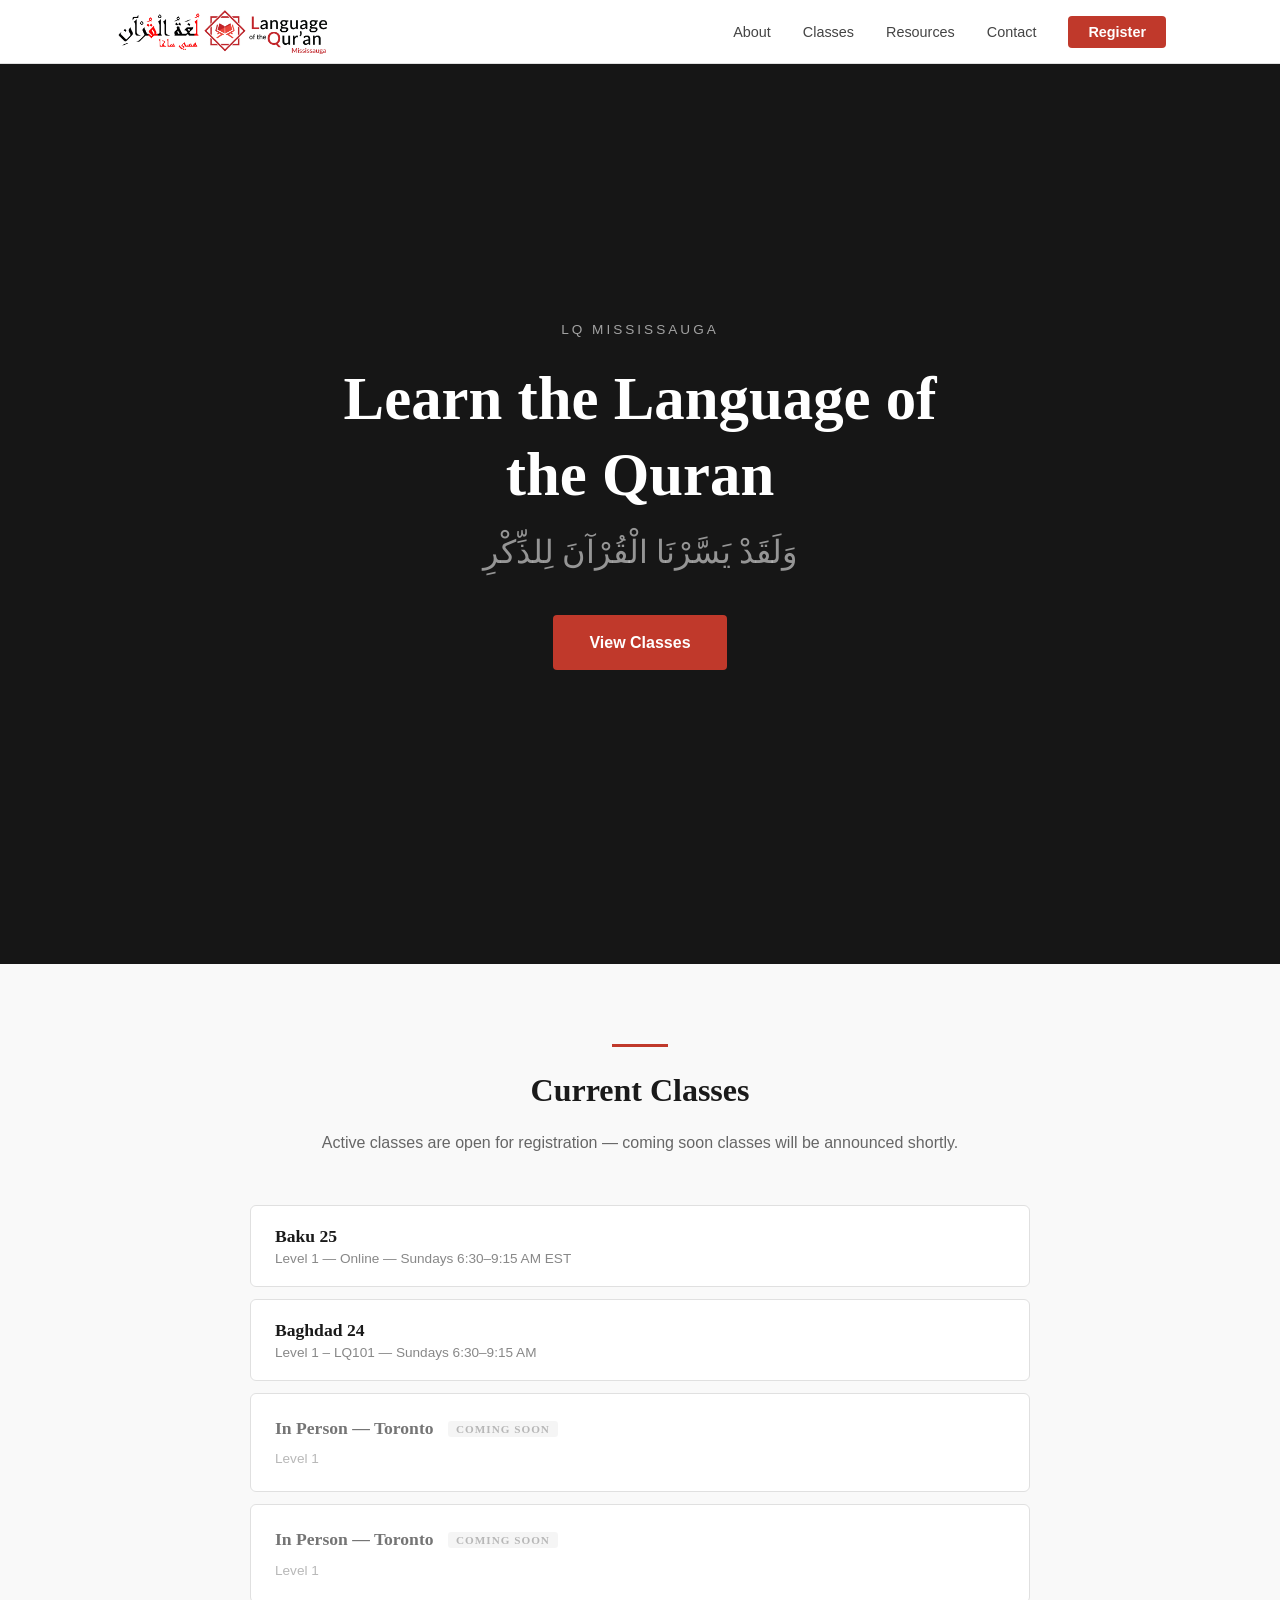
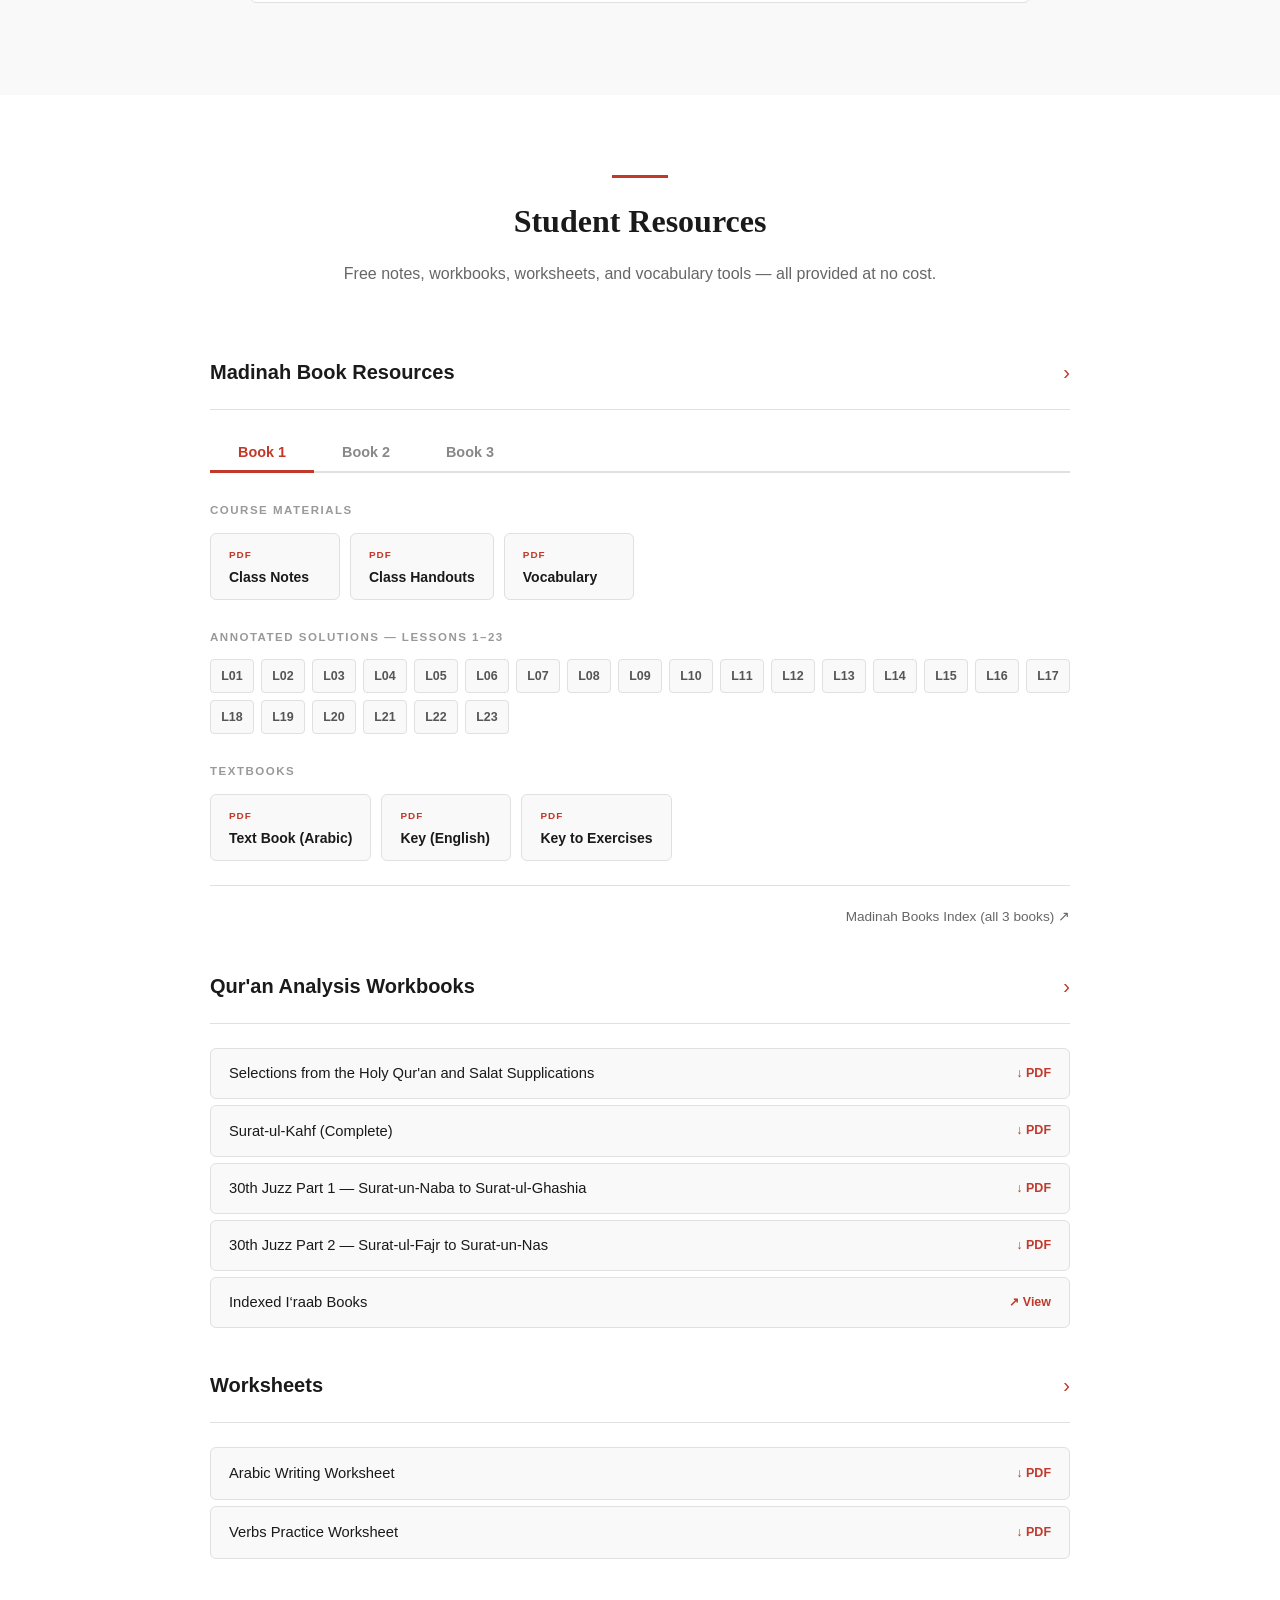
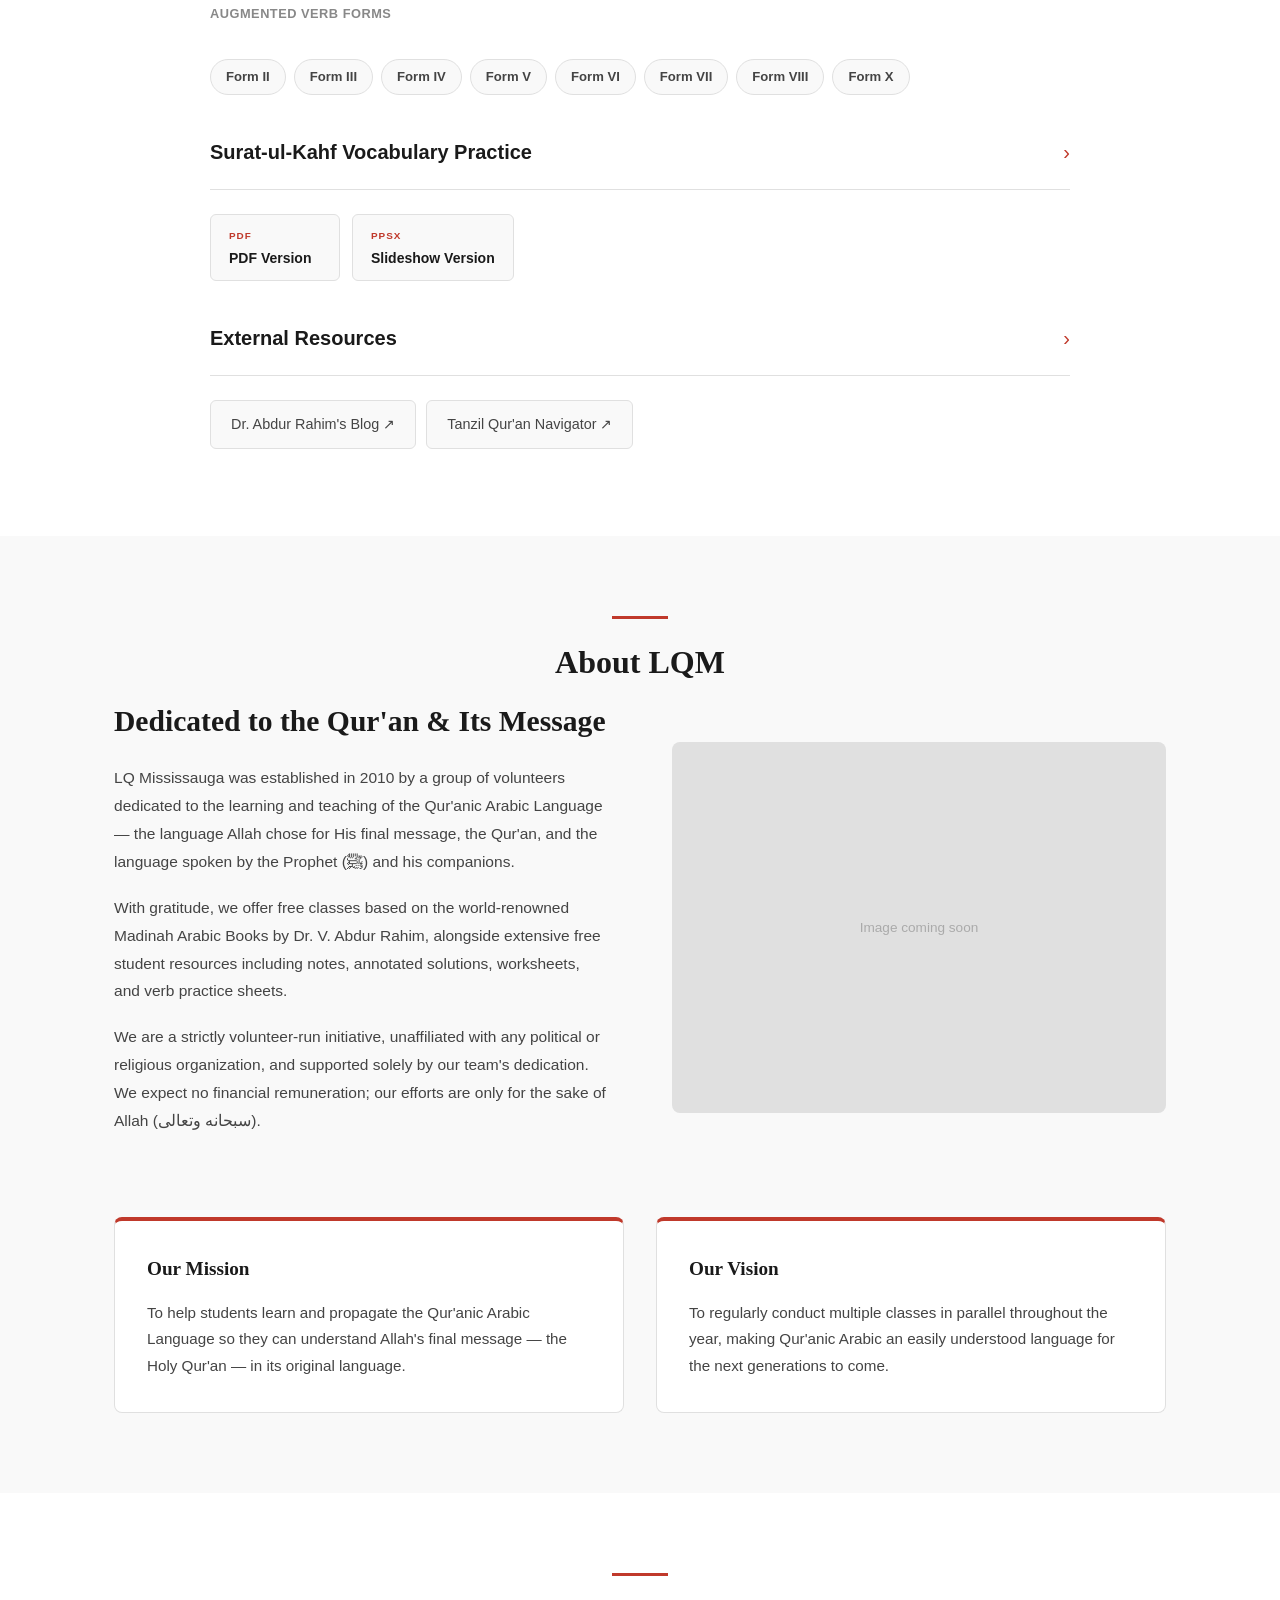
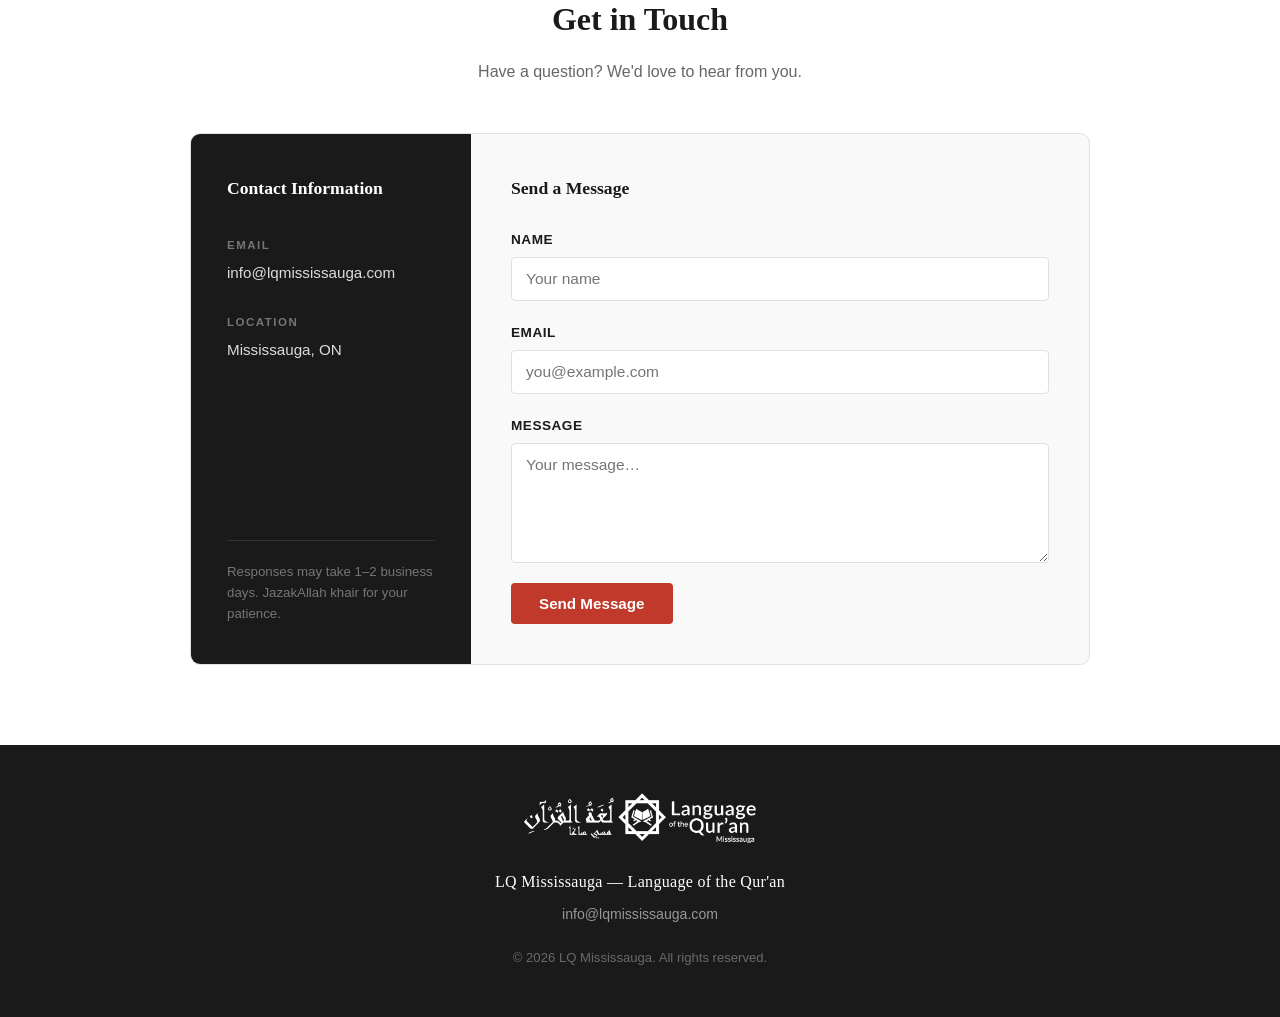
==== index.html @ 5c72fcfa "Initial commit - full LQM website" ====
<!DOCTYPE html>
<html lang="en">
<head>
  <meta charset="UTF-8" />
  <meta name="viewport" content="width=device-width, initial-scale=1.0" />
  <title>LQ Mississauga — Learn the Language of the Quran</title>
  <meta name="description" content="LQ Mississauga offers free Qur'anic Arabic classes based on the Madinah Arabic Books. Volunteer-run, open to all." />
  <link rel="stylesheet" href="css/styles.css" />
</head>
<body>

  <!-- ======================================================================
       Navigation
  ====================================================================== -->
  <nav id="site-nav" role="navigation" aria-label="Main navigation">
    <div class="container">
      <a href="#hero" class="nav-logo">
        <img src="assets/images/logo.jpg" alt="LQ Mississauga" />
      </a>

      <button
        id="nav-hamburger"
        class="nav-hamburger"
        aria-controls="nav-links"
        aria-expanded="false"
        aria-label="Toggle menu"
      >
        <span></span>
        <span></span>
        <span></span>
      </button>

      <ul id="nav-links" class="nav-links" role="list">
        <li><a href="#about">About</a></li>
        <li><a href="#classes">Classes</a></li>
        <li><a href="#resources">Resources</a></li>
        <li><a href="#contact">Contact</a></li>
        <li class="nav-cta"><a href="#classes">Register</a></li>
      </ul>
    </div>
  </nav>

  <!-- ======================================================================
       Hero
  ====================================================================== -->
  <section id="hero" aria-label="Hero">
    <div class="hero-inner">
      <p class="hero-eyebrow">LQ Mississauga</p>
      <h1 class="hero-headline">Learn the Language of the&nbsp;Quran</h1>
      <!-- Arabic: "And We have certainly made the Quran easy for remembrance" (54:17) -->
      <p class="hero-arabic">وَلَقَدْ يَسَّرْنَا الْقُرْآنَ لِلذِّكْرِ</p>
      <a href="#classes" class="btn btn-primary hero-cta">View Classes</a>
    </div>
  </section>

  <!-- ======================================================================
       Classes
  ====================================================================== -->
  <section id="classes" aria-label="Current Classes">
    <div class="container">
      <hr class="section-divider" />
      <h2 class="section-title">Current Classes</h2>
      <p class="section-subtitle">Active classes are open for registration — coming soon classes will be announced shortly.</p>

      <div class="accordion" id="classes-accordion">

        <!-- Baku 25 -->
        <div class="accordion-item">
          <button
            class="accordion-trigger"
            aria-expanded="false"
            aria-controls="baku-25-body"
          >
            <div class="accordion-trigger-left">
              <span class="accordion-class-name">Baku 25</span>
              <span class="accordion-class-meta">Level 1 &mdash; Online &mdash; Sundays 6:30–9:15 AM EST</span>
            </div>
          </button>

          <div class="accordion-body" id="baku-25-body" role="region" aria-label="Baku 25 details">
            <p class="class-description">
              Begin your journey to understanding the Qur'an without translation. This course covers
              Madinah Book 1, establishing the essential foundations of Arabic grammar and sentence structure.
            </p>
            <div class="class-detail-grid">
              <div class="class-detail-item">
                <span class="class-detail-label">Instructor</span>
                <span class="class-detail-value">Javid Sheikh</span>
              </div>
              <div class="class-detail-item">
                <span class="class-detail-label">Schedule</span>
                <span class="class-detail-value">Sundays @ 6:30 AM – 9:15 AM EST</span>
              </div>
              <div class="class-detail-item">
                <span class="class-detail-label">Prerequisite</span>
                <span class="class-detail-value">Ability to read Qur'an</span>
              </div>
              <div class="class-detail-item">
                <span class="class-detail-label">Started</span>
                <span class="class-detail-value">September 14, 2025</span>
              </div>
            </div>
            <a href="/register/baku-25/" class="btn btn-primary">Register for Baku 25</a>
          </div>
        </div>

        <!-- Baghdad 24 -->
        <div class="accordion-item">
          <button
            class="accordion-trigger"
            aria-expanded="false"
            aria-controls="baghdad-24-body"
          >
            <div class="accordion-trigger-left">
              <span class="accordion-class-name">Baghdad 24</span>
              <span class="accordion-class-meta">Level 1 – LQ101 &mdash; Sundays 6:30–9:15 AM</span>
            </div>
          </button>

          <div class="accordion-body" id="baghdad-24-body" role="region" aria-label="Baghdad 24 details">
            <div class="class-detail-grid">
              <div class="class-detail-item">
                <span class="class-detail-label">Instructor</span>
                <span class="class-detail-value">Javid Sheikh</span>
              </div>
              <div class="class-detail-item">
                <span class="class-detail-label">Schedule</span>
                <span class="class-detail-value">Sundays @ 6:30 – 9:15 AM</span>
              </div>
              <div class="class-detail-item">
                <span class="class-detail-label">Prerequisite</span>
                <span class="class-detail-value">Ability to read the Qur'an</span>
              </div>
              <div class="class-detail-item">
                <span class="class-detail-label">Start Date</span>
                <span class="class-detail-value">September 14, 2025</span>
              </div>
            </div>
            <a href="/register/baghdad-24/" class="btn btn-primary">Register for Baghdad 24</a>
          </div>
        </div>

        <!-- Placeholder Class 3 -->
        <!-- TODO: replace with real class data -->
        <div class="accordion-item">
          <div class="accordion-trigger accordion-trigger--disabled" aria-disabled="true">
            <div class="accordion-trigger-left">
              <span class="accordion-class-name">
                In Person — Toronto
                <span class="accordion-coming-soon-badge">Coming Soon</span>
              </span>
              <span class="accordion-class-meta">Level 1</span>
            </div>
          </div>
        </div>

        <!-- Placeholder Class 4 -->
        <!-- TODO: replace with real class data -->
        <div class="accordion-item">
          <div class="accordion-trigger accordion-trigger--disabled" aria-disabled="true">
            <div class="accordion-trigger-left">
              <span class="accordion-class-name">
                In Person — Toronto
                <span class="accordion-coming-soon-badge">Coming Soon</span>
              </span>
              <span class="accordion-class-meta">Level 1</span>
            </div>
          </div>
        </div>

      </div><!-- /.accordion -->
    </div>
  </section>

  <!-- ======================================================================
       Resources
  ====================================================================== -->
  <section id="resources" aria-label="Student Resources">
    <div class="container">
      <hr class="section-divider" />
      <h2 class="section-title">Student Resources</h2>
      <p class="section-subtitle">Free notes, workbooks, worksheets, and vocabulary tools — all provided at no cost.</p>

      <!-- ================================================================
           1. Madinah Book Resources — tabbed
      ================================================================ -->
      <div class="resource-group" id="rg-madinah">
        <div class="accordion-header" data-target="madinah-content">
          <span class="accordion-title">Madinah Book Resources</span>
          <span class="accordion-chevron">›</span>
        </div>
        <div class="accordion-content" id="madinah-content" style="transition: max-height 0.3s ease;">

        <div class="madinah-tabs">
          <div class="tab-nav" role="tablist" aria-label="Madinah Book resources">
            <button class="tab-btn active" role="tab" aria-selected="true"
                    aria-controls="tab-book1" id="btn-book1" data-tab="book1">Book 1</button>
            <button class="tab-btn" role="tab" aria-selected="false"
                    aria-controls="tab-book2" id="btn-book2" data-tab="book2">Book 2</button>
            <button class="tab-btn" role="tab" aria-selected="false"
                    aria-controls="tab-book3" id="btn-book3" data-tab="book3">Book 3</button>
          </div>

          <!-- ---- Book 1 ------------------------------------------------ -->
          <div class="tab-panel active" id="tab-book1" role="tabpanel" aria-labelledby="btn-book1">

            <div class="res-sub">
              <h4 class="res-sub-title">Course Materials</h4>
              <div class="dl-cards">
                <a href="https://archive.org/download/LQMMadinahBookNotes/LQM_Quranic_Arabic_Notes_Level1_v9.pdf"
                   class="dl-card" target="_blank" rel="noopener noreferrer">
                  <span class="dl-card-type">PDF</span>
                  <span class="dl-card-label">Class Notes</span>
                </a>
                <a href="http://www.archive.org/download/MadinaBooksHandouts/Book1.pdf"
                   class="dl-card" target="_blank" rel="noopener noreferrer">
                  <span class="dl-card-type">PDF</span>
                  <span class="dl-card-label">Class Handouts</span>
                </a>
                <a href="https://archive.org/download/LQMMadinahBookNotes/LQM_Madinah_Book1_Vocab.pdf"
                   class="dl-card" target="_blank" rel="noopener noreferrer">
                  <span class="dl-card-type">PDF</span>
                  <span class="dl-card-label">Vocabulary</span>
                </a>
              </div>
            </div>

            <div class="res-sub">
              <h4 class="res-sub-title">Annotated Solutions — Lessons 1–23</h4>
              <div class="solutions-grid">
                <a href="https://archive.org/download/MadinahBook1_Annotated_Solution/MadinahBook1_L01_AS.pdf" class="solution-btn" target="_blank" rel="noopener noreferrer">L01</a>
                <a href="https://archive.org/download/MadinahBook1_Annotated_Solution/MadinahBook1_L02_AS.pdf" class="solution-btn" target="_blank" rel="noopener noreferrer">L02</a>
                <a href="https://archive.org/download/MadinahBook1_Annotated_Solution/MadinahBook1_L03_AS.pdf" class="solution-btn" target="_blank" rel="noopener noreferrer">L03</a>
                <a href="https://archive.org/download/MadinahBook1_Annotated_Solution/MadinahBook1_L04_AS.pdf" class="solution-btn" target="_blank" rel="noopener noreferrer">L04</a>
                <a href="https://archive.org/download/MadinahBook1_Annotated_Solution/MadinahBook1_L05_AS.pdf" class="solution-btn" target="_blank" rel="noopener noreferrer">L05</a>
                <a href="https://archive.org/download/MadinahBook1_Annotated_Solution/MadinahBook1_L06_AS.pdf" class="solution-btn" target="_blank" rel="noopener noreferrer">L06</a>
                <a href="https://archive.org/download/MadinahBook1_Annotated_Solution/MadinahBook1_L07_AS.pdf" class="solution-btn" target="_blank" rel="noopener noreferrer">L07</a>
                <a href="https://archive.org/download/MadinahBook1_Annotated_Solution/MadinahBook1_L08_AS.pdf" class="solution-btn" target="_blank" rel="noopener noreferrer">L08</a>
                <a href="https://archive.org/download/MadinahBook1_Annotated_Solution/MadinahBook1_L09_AS.pdf" class="solution-btn" target="_blank" rel="noopener noreferrer">L09</a>
                <a href="https://archive.org/download/MadinahBook1_Annotated_Solution/MadinahBook1_L10_AS.pdf" class="solution-btn" target="_blank" rel="noopener noreferrer">L10</a>
                <a href="https://archive.org/download/MadinahBook1_Annotated_Solution/MadinahBook1_L11_AS.pdf" class="solution-btn" target="_blank" rel="noopener noreferrer">L11</a>
                <a href="https://archive.org/download/MadinahBook1_Annotated_Solution/MadinahBook1_L12_AS.pdf" class="solution-btn" target="_blank" rel="noopener noreferrer">L12</a>
                <a href="https://archive.org/download/MadinahBook1_Annotated_Solution/MadinahBook1_L13_AS.pdf" class="solution-btn" target="_blank" rel="noopener noreferrer">L13</a>
                <a href="https://archive.org/download/MadinahBook1_Annotated_Solution/MadinahBook1_L14_AS.pdf" class="solution-btn" target="_blank" rel="noopener noreferrer">L14</a>
                <a href="https://archive.org/download/MadinahBook1_Annotated_Solution/MadinahBook1_L15_AS.pdf" class="solution-btn" target="_blank" rel="noopener noreferrer">L15</a>
                <a href="https://archive.org/download/MadinahBook1_Annotated_Solution/MadinahBook1_L16_AS.pdf" class="solution-btn" target="_blank" rel="noopener noreferrer">L16</a>
                <a href="https://archive.org/download/MadinahBook1_Annotated_Solution/MadinahBook1_L17_AS.pdf" class="solution-btn" target="_blank" rel="noopener noreferrer">L17</a>
                <a href="https://archive.org/download/MadinahBook1_Annotated_Solution/MadinahBook1_L18_AS.pdf" class="solution-btn" target="_blank" rel="noopener noreferrer">L18</a>
                <a href="https://archive.org/download/MadinahBook1_Annotated_Solution/MadinahBook1_L19_AS.pdf" class="solution-btn" target="_blank" rel="noopener noreferrer">L19</a>
                <a href="https://archive.org/download/MadinahBook1_Annotated_Solution/MadinahBook1_L20_AS.pdf" class="solution-btn" target="_blank" rel="noopener noreferrer">L20</a>
                <a href="https://archive.org/download/MadinahBook1_Annotated_Solution/MadinahBook1_L21_AS.pdf" class="solution-btn" target="_blank" rel="noopener noreferrer">L21</a>
                <a href="https://archive.org/download/MadinahBook1_Annotated_Solution/MadinahBook1_L22_AS.pdf" class="solution-btn" target="_blank" rel="noopener noreferrer">L22</a>
                <a href="https://archive.org/download/MadinahBook1_Annotated_Solution/MadinahBook1_L23_AS.pdf" class="solution-btn" target="_blank" rel="noopener noreferrer">L23</a>
              </div>
            </div>

            <div class="res-sub">
              <h4 class="res-sub-title">Textbooks</h4>
              <div class="dl-cards">
                <a href="http://www.archive.org/download/ArabicLanguageCourseBooks/Madina_Book1_Arabic_Text.pdf"
                   class="dl-card" target="_blank" rel="noopener noreferrer">
                  <span class="dl-card-type">PDF</span>
                  <span class="dl-card-label">Text Book (Arabic)</span>
                </a>
                <a href="http://www.archive.org/download/ArabicLanguageCourseBooks/Madina_Book1_English_Key.pdf"
                   class="dl-card" target="_blank" rel="noopener noreferrer">
                  <span class="dl-card-type">PDF</span>
                  <span class="dl-card-label">Key (English)</span>
                </a>
                <a href="http://www.archive.org/download/ArabicLanguageCourseBooks/Madina_Book1_Solutions.pdf"
                   class="dl-card" target="_blank" rel="noopener noreferrer">
                  <span class="dl-card-type">PDF</span>
                  <span class="dl-card-label">Key to Exercises</span>
                </a>
              </div>
            </div>

          </div><!-- /tab-book1 -->

          <!-- ---- Book 2 ------------------------------------------------ -->
          <div class="tab-panel" id="tab-book2" role="tabpanel" aria-labelledby="btn-book2">

            <div class="res-sub">
              <h4 class="res-sub-title">Course Materials</h4>
              <div class="dl-cards">
                <a href="https://archive.org/download/LQMMadinahBookNotes/LQM_Quranic_Arabic_Notes_Level2_v12.pdf"
                   class="dl-card" target="_blank" rel="noopener noreferrer">
                  <span class="dl-card-type">PDF</span>
                  <span class="dl-card-label">Class Notes</span>
                </a>
                <a href="http://www.archive.org/download/MadinaBooksHandouts/Book2and3.pdf"
                   class="dl-card" target="_blank" rel="noopener noreferrer">
                  <span class="dl-card-type">PDF</span>
                  <span class="dl-card-label">Class Handouts</span>
                </a>
                <a href="https://archive.org/download/LQMMadinahBookNotes/LQM_Madinah_Book2_Vocab.pdf"
                   class="dl-card" target="_blank" rel="noopener noreferrer">
                  <span class="dl-card-type">PDF</span>
                  <span class="dl-card-label">Vocabulary</span>
                </a>
              </div>
            </div>

            <div class="res-sub">
              <h4 class="res-sub-title">Textbooks</h4>
              <div class="dl-cards">
                <a href="http://www.archive.org/download/ArabicLanguageCourseBooks/Madina_Book2_Arabic_Text.pdf"
                   class="dl-card" target="_blank" rel="noopener noreferrer">
                  <span class="dl-card-type">PDF</span>
                  <span class="dl-card-label">Text Book (Arabic)</span>
                </a>
                <a href="http://www.archive.org/download/ArabicLanguageCourseBooks/Madina_Book2_English_Key.pdf"
                   class="dl-card" target="_blank" rel="noopener noreferrer">
                  <span class="dl-card-type">PDF</span>
                  <span class="dl-card-label">Key (English)</span>
                </a>
                <a href="http://www.archive.org/download/ArabicLanguageCourseBooks/Madina_Book2_Solutions.pdf"
                   class="dl-card" target="_blank" rel="noopener noreferrer">
                  <span class="dl-card-type">PDF</span>
                  <span class="dl-card-label">Key to Exercises</span>
                </a>
              </div>
            </div>

          </div><!-- /tab-book2 -->

          <!-- ---- Book 3 ------------------------------------------------ -->
          <div class="tab-panel" id="tab-book3" role="tabpanel" aria-labelledby="btn-book3">

            <div class="res-sub">
              <h4 class="res-sub-title">Course Materials</h4>
              <div class="dl-cards">
                <a href="https://archive.org/download/LQMMadinahBookNotes/LQM_Quranic_Arabic_Notes_Level3_v10.pdf"
                   class="dl-card" target="_blank" rel="noopener noreferrer">
                  <span class="dl-card-type">PDF</span>
                  <span class="dl-card-label">Class Notes</span>
                </a>
                <a href="http://www.archive.org/download/MadinaBooksHandouts/Book2and3.pdf"
                   class="dl-card" target="_blank" rel="noopener noreferrer">
                  <span class="dl-card-type">PDF</span>
                  <span class="dl-card-label">Class Handouts</span>
                </a>
              </div>
            </div>

            <div class="res-sub">
              <h4 class="res-sub-title">Annotated Solutions — Lessons 1–34 + General Exercises</h4>
              <div class="solutions-grid">
                <a href="https://archive.org/download/MadinahBook3_Annotated_Solution/MadinahBook3_L01_AS.pdf" class="solution-btn" target="_blank" rel="noopener noreferrer">L01</a>
                <a href="https://archive.org/download/MadinahBook3_Annotated_Solution/MadinahBook3_L02_AS.pdf" class="solution-btn" target="_blank" rel="noopener noreferrer">L02</a>
                <a href="https://archive.org/download/MadinahBook3_Annotated_Solution/MadinahBook3_L03_AS.pdf" class="solution-btn" target="_blank" rel="noopener noreferrer">L03</a>
                <a href="https://archive.org/download/MadinahBook3_Annotated_Solution/MadinahBook3_L04_AS.pdf" class="solution-btn" target="_blank" rel="noopener noreferrer">L04</a>
                <a href="https://archive.org/download/MadinahBook3_Annotated_Solution/MadinahBook3_L05_AS.pdf" class="solution-btn" target="_blank" rel="noopener noreferrer">L05</a>
                <a href="https://archive.org/download/MadinahBook3_Annotated_Solution/MadinahBook3_L06_AS.pdf" class="solution-btn" target="_blank" rel="noopener noreferrer">L06</a>
                <a href="https://archive.org/download/MadinahBook3_Annotated_Solution/MadinahBook3_L07_AS.pdf" class="solution-btn" target="_blank" rel="noopener noreferrer">L07</a>
                <a href="https://archive.org/download/MadinahBook3_Annotated_Solution/MadinahBook3_L08_AS.pdf" class="solution-btn" target="_blank" rel="noopener noreferrer">L08</a>
                <a href="https://archive.org/download/MadinahBook3_Annotated_Solution/MadinahBook3_L09_AS.pdf" class="solution-btn" target="_blank" rel="noopener noreferrer">L09</a>
                <a href="https://archive.org/download/MadinahBook3_Annotated_Solution/MadinahBook3_L10_AS.pdf" class="solution-btn" target="_blank" rel="noopener noreferrer">L10</a>
                <a href="https://archive.org/download/MadinahBook3_Annotated_Solution/MadinahBook3_L11_AS.pdf" class="solution-btn" target="_blank" rel="noopener noreferrer">L11</a>
                <a href="https://archive.org/download/MadinahBook3_Annotated_Solution/MadinahBook3_L12_AS.pdf" class="solution-btn" target="_blank" rel="noopener noreferrer">L12</a>
                <a href="https://archive.org/download/MadinahBook3_Annotated_Solution/MadinahBook3_L13_AS.pdf" class="solution-btn" target="_blank" rel="noopener noreferrer">L13</a>
                <a href="https://archive.org/download/MadinahBook3_Annotated_Solution/MadinahBook3_L14_AS.pdf" class="solution-btn" target="_blank" rel="noopener noreferrer">L14</a>
                <a href="https://archive.org/download/MadinahBook3_Annotated_Solution/MadinahBook3_L15_AS.pdf" class="solution-btn" target="_blank" rel="noopener noreferrer">L15</a>
                <a href="https://archive.org/download/MadinahBook3_Annotated_Solution/MadinahBook3_L16_AS.pdf" class="solution-btn" target="_blank" rel="noopener noreferrer">L16</a>
                <a href="https://archive.org/download/MadinahBook3_Annotated_Solution/MadinahBook3_L17_AS.pdf" class="solution-btn" target="_blank" rel="noopener noreferrer">L17</a>
                <a href="https://archive.org/download/MadinahBook3_Annotated_Solution/MadinahBook3_L18_AS.pdf" class="solution-btn" target="_blank" rel="noopener noreferrer">L18</a>
                <a href="https://archive.org/download/MadinahBook3_Annotated_Solution/MadinahBook3_L19_AS.pdf" class="solution-btn" target="_blank" rel="noopener noreferrer">L19</a>
                <a href="https://archive.org/download/MadinahBook3_Annotated_Solution/MadinahBook3_L20_AS.pdf" class="solution-btn" target="_blank" rel="noopener noreferrer">L20</a>
                <a href="https://archive.org/download/MadinahBook3_Annotated_Solution/MadinahBook3_L21_AS.pdf" class="solution-btn" target="_blank" rel="noopener noreferrer">L21</a>
                <a href="https://archive.org/download/MadinahBook3_Annotated_Solution/MadinahBook3_L22_AS.pdf" class="solution-btn" target="_blank" rel="noopener noreferrer">L22</a>
                <a href="https://archive.org/download/MadinahBook3_Annotated_Solution/MadinahBook3_L23_AS.pdf" class="solution-btn" target="_blank" rel="noopener noreferrer">L23</a>
                <a href="https://archive.org/download/MadinahBook3_Annotated_Solution/MadinahBook3_L24_AS.pdf" class="solution-btn" target="_blank" rel="noopener noreferrer">L24</a>
                <a href="https://archive.org/download/MadinahBook3_Annotated_Solution/MadinahBook3_L25_AS.pdf" class="solution-btn" target="_blank" rel="noopener noreferrer">L25</a>
                <a href="https://archive.org/download/MadinahBook3_Annotated_Solution/MadinahBook3_L26_AS.pdf" class="solution-btn" target="_blank" rel="noopener noreferrer">L26</a>
                <a href="https://archive.org/download/MadinahBook3_Annotated_Solution/MadinahBook3_L27_AS.pdf" class="solution-btn" target="_blank" rel="noopener noreferrer">L27</a>
                <a href="https://archive.org/download/MadinahBook3_Annotated_Solution/MadinahBook3_L28_AS.pdf" class="solution-btn" target="_blank" rel="noopener noreferrer">L28</a>
                <a href="https://archive.org/download/MadinahBook3_Annotated_Solution/MadinahBook3_L29_AS.pdf" class="solution-btn" target="_blank" rel="noopener noreferrer">L29</a>
                <a href="https://archive.org/download/MadinahBook3_Annotated_Solution/MadinahBook3_L30_AS.pdf" class="solution-btn" target="_blank" rel="noopener noreferrer">L30</a>
                <a href="https://archive.org/download/MadinahBook3_Annotated_Solution/MadinahBook3_L31_AS.pdf" class="solution-btn" target="_blank" rel="noopener noreferrer">L31</a>
                <a href="https://archive.org/download/MadinahBook3_Annotated_Solution/MadinahBook3_L32_AS.pdf" class="solution-btn" target="_blank" rel="noopener noreferrer">L32</a>
                <a href="https://archive.org/download/MadinahBook3_Annotated_Solution/MadinahBook3_L33_AS.pdf" class="solution-btn" target="_blank" rel="noopener noreferrer">L33</a>
                <a href="https://archive.org/download/MadinahBook3_Annotated_Solution/MadinahBook3_L34_AS.pdf" class="solution-btn" target="_blank" rel="noopener noreferrer">L34</a>
                <a href="https://archive.org/download/MadinahBook3_Annotated_Solution/MadinahBook3_GEx_AS.pdf"
                   class="solution-btn solution-btn-gex" target="_blank" rel="noopener noreferrer">General Ex.</a>
              </div>
            </div>

            <div class="res-sub">
              <h4 class="res-sub-title">Textbooks</h4>
              <div class="dl-cards">
                <a href="http://www.archive.org/download/ArabicLanguageCourseBooks/Madina_Book3_Arabic_Text.pdf"
                   class="dl-card" target="_blank" rel="noopener noreferrer">
                  <span class="dl-card-type">PDF</span>
                  <span class="dl-card-label">Text Book (Arabic)</span>
                </a>
                <a href="https://ia800900.us.archive.org/26/items/ArabicLanguageCourseBooks/Madina_Book3_English_Key.pdf"
                   class="dl-card" target="_blank" rel="noopener noreferrer">
                  <span class="dl-card-type">PDF</span>
                  <span class="dl-card-label">Key (English)</span>
                </a>
                <a href="http://www.archive.org/download/ArabicLanguageCourseBooks/Madina_Book3_Solutions.pdf"
                   class="dl-card" target="_blank" rel="noopener noreferrer">
                  <span class="dl-card-type">PDF</span>
                  <span class="dl-card-label">Key to Exercises</span>
                </a>
              </div>
            </div>

          </div><!-- /tab-book3 -->

        </div><!-- /.madinah-tabs -->

        <div class="res-shared-link">
          <a href="https://ia801300.us.archive.org/30/items/madinah-books-index/Madinah%20Books%27%20Index.pdf"
             target="_blank" rel="noopener noreferrer">
            Madinah Books Index (all 3 books) ↗
          </a>
        </div>

        </div><!-- /.resource-group-body: Madinah -->
      </div><!-- /.resource-group: Madinah -->

      <!-- ================================================================
           2. Qur'an Analysis Workbooks
      ================================================================ -->
      <div class="resource-group" id="rg-workbooks">
        <div class="accordion-header" data-target="workbooks-content">
          <span class="accordion-title">Qur'an Analysis Workbooks</span>
          <span class="accordion-chevron">›</span>
        </div>
        <div class="accordion-content" id="workbooks-content" style="transition: max-height 0.3s ease;">
        <div class="workbook-list">
          <a href="https://archive.org/download/lqmississauga-quran-analysis-workbook-v-1.1/LQMississauga%20-%20Quran%20Analysis%20Workbook%20v1.1.pdf"
             class="workbook-item" target="_blank" rel="noopener noreferrer">
            <span class="workbook-name">Selections from the Holy Qur'an and Salat Supplications</span>
            <span class="workbook-dl">↓ PDF</span>
          </a>
          <a href="https://archive.org/download/lqmississauga-quran-analysis-workbook-v-1.1/LQMississauga%20-%20Surat-ul-Kahf%20Analysis%20Workbook%20v1.2.pdf"
             class="workbook-item" target="_blank" rel="noopener noreferrer">
            <span class="workbook-name">Surat-ul-Kahf (Complete)</span>
            <span class="workbook-dl">↓ PDF</span>
          </a>
          <a href="https://ia803203.us.archive.org/5/items/lqmississauga-quran-analysis-workbook-v-1.1/LQM%20-%20Quran%20Analysis%20-%20Juzz%2030%20Part%20I%20-%20Workbook%20v1.4.pdf"
             class="workbook-item" target="_blank" rel="noopener noreferrer">
            <span class="workbook-name">30th Juzz Part 1 &mdash; Surat-un-Naba to Surat-ul-Ghashia</span>
            <span class="workbook-dl">↓ PDF</span>
          </a>
          <a href="https://ia803203.us.archive.org/5/items/lqmississauga-quran-analysis-workbook-v-1.1/LQM%20-%20Quran%20Analysis%20-%20Juzz%2030%20Part%20II%20-%20Workbook%20v1.4.pdf"
             class="workbook-item" target="_blank" rel="noopener noreferrer">
            <span class="workbook-name">30th Juzz Part 2 &mdash; Surat-ul-Fajr to Surat-un-Nas</span>
            <span class="workbook-dl">↓ PDF</span>
          </a>
          <a href="https://lqmississauga.com/resources-indexed-iraab-books"
             class="workbook-item" target="_blank" rel="noopener noreferrer">
            <span class="workbook-name">Indexed I&lsquo;raab Books</span>
            <span class="workbook-dl">↗ View</span>
          </a>
        </div>
        </div><!-- /.resource-group-body: Workbooks -->
      </div>

      <!-- ================================================================
           3. Worksheets
      ================================================================ -->
      <div class="resource-group" id="rg-worksheets">
        <div class="accordion-header" data-target="worksheets-content">
          <span class="accordion-title">Worksheets</span>
          <span class="accordion-chevron">›</span>
        </div>
        <div class="accordion-content" id="worksheets-content" style="transition: max-height 0.3s ease;">
        <div class="worksheet-list">
          <a href="https://lqmississauga.com/wp-content/uploads/2023/10/Arabic-Writing-Worksheet-v1.2.pdf"
             class="worksheet-item" target="_blank" rel="noopener noreferrer">
            <span class="worksheet-name">Arabic Writing Worksheet</span>
            <span class="worksheet-dl">↓ PDF</span>
          </a>
          <a href="https://archive.org/download/LQMWorksheets/Imperfect_Verb_Composition_Worksheet_v2.1.pdf"
             class="worksheet-item" target="_blank" rel="noopener noreferrer">
            <span class="worksheet-name">Verbs Practice Worksheet</span>
            <span class="worksheet-dl">↓ PDF</span>
          </a>
        </div>
        <p class="verb-forms-label">Augmented Verb Forms</p>
        <div class="pill-row">
          <a href="https://archive.org/download/LQMWorksheets/LQM-Form-II-Practice-v3.pdf"   class="pill" target="_blank" rel="noopener noreferrer">Form II</a>
          <a href="https://archive.org/download/LQMWorksheets/LQM-Form-III-Practice-v3.pdf"  class="pill" target="_blank" rel="noopener noreferrer">Form III</a>
          <a href="https://archive.org/download/LQMWorksheets/LQM-Form-IV-Practice-v3.pdf"   class="pill" target="_blank" rel="noopener noreferrer">Form IV</a>
          <a href="https://archive.org/download/LQMWorksheets/LQM-Form-V-Practice-v1.pdf"    class="pill" target="_blank" rel="noopener noreferrer">Form V</a>
          <a href="https://archive.org/download/LQMWorksheets/LQM-Form-VI-Practice-v1.pdf"   class="pill" target="_blank" rel="noopener noreferrer">Form VI</a>
          <a href="https://archive.org/download/LQMWorksheets/LQM-Form-VII-Practice-v1.pdf"  class="pill" target="_blank" rel="noopener noreferrer">Form VII</a>
          <a href="https://archive.org/download/LQMWorksheets/LQM-Form-VIII-Practice-v1.pdf" class="pill" target="_blank" rel="noopener noreferrer">Form VIII</a>
          <a href="https://archive.org/download/LQMWorksheets/LQM-Form-X-Practice-v1.pdf"    class="pill" target="_blank" rel="noopener noreferrer">Form X</a>
        </div>
        </div><!-- /.resource-group-body: Worksheets -->
      </div>

      <!-- ================================================================
           4. Surat-ul-Kahf Vocabulary Practice
      ================================================================ -->
      <div class="resource-group" id="rg-suk">
        <div class="accordion-header" data-target="suk-content">
          <span class="accordion-title">Surat-ul-Kahf Vocabulary Practice</span>
          <span class="accordion-chevron">›</span>
        </div>
        <div class="accordion-content" id="suk-content" style="transition: max-height 0.3s ease;">
        <div class="suk-downloads">
          <a href="https://lqmississauga.com/wp-content/uploads/2023/10/LQ-Mississauga-Surat-ul-Kahf-Vocabulary-v3.pdf"
             class="dl-card" target="_blank" rel="noopener noreferrer">
            <span class="dl-card-type">PDF</span>
            <span class="dl-card-label">PDF Version</span>
          </a>
          <a href="https://test.lacolombinaburger.com/wp-content/uploads/2018/03/LQ-Mississauga-Surat-ul-Kahf-Vocabulary-v3.ppsx"
             class="dl-card" target="_blank" rel="noopener noreferrer">
            <span class="dl-card-type">PPSX</span>
            <span class="dl-card-label">Slideshow Version</span>
          </a>
        </div>
        </div><!-- /.resource-group-body: Surat-ul-Kahf -->
      </div>

      <!-- ================================================================
           5. External Resources
      ================================================================ -->
      <div class="resource-group" id="rg-external">
        <div class="accordion-header" data-target="external-content">
          <span class="accordion-title">External Resources</span>
          <span class="accordion-chevron">›</span>
        </div>
        <div class="accordion-content" id="external-content" style="transition: max-height 0.3s ease;">
        <div class="ext-resources">
          <a href="http://drvaniya.com" class="ext-resource-link" target="_blank" rel="noopener noreferrer">
            Dr. Abdur Rahim's Blog ↗
          </a>
          <a href="http://www.tanzil.net" class="ext-resource-link" target="_blank" rel="noopener noreferrer">
            Tanzil Qur'an Navigator ↗
          </a>
        </div>
        </div><!-- /.resource-group-body: External -->
      </div>

    </div>
  </section>

  <!-- ======================================================================
       About
  ====================================================================== -->
  <section id="about" aria-label="About LQM">
    <div class="container">
      <hr class="section-divider" />
      <h2 class="section-title">About LQM</h2>

      <div class="about-grid">
        <div class="about-body">
          <h3 class="about-headline">Dedicated to the Qur'an &amp; Its Message</h3>
          <p>
            LQ Mississauga was established in 2010 by a group of volunteers dedicated to the learning
            and teaching of the Qur'anic Arabic Language — the language Allah chose for His final
            message, the Qur'an, and the language spoken by the Prophet (ﷺ) and his companions.
          </p>
          <p>
            With gratitude, we offer free classes based on the world-renowned Madinah Arabic Books
            by Dr. V. Abdur Rahim, alongside extensive free student resources including notes,
            annotated solutions, worksheets, and verb practice sheets.
          </p>
          <p>
            We are a strictly volunteer-run initiative, unaffiliated with any political or religious
            organization, and supported solely by our team's dedication. We expect no financial
            remuneration; our efforts are only for the sake of Allah (سبحانه وتعالى).
          </p>
        </div>

        <div class="about-image-placeholder" aria-hidden="true">
          <!-- TODO: replace with real image -->
          Image coming soon
        </div>
      </div>

      <div class="mission-vision-grid">
        <div class="mv-card">
          <h3>Our Mission</h3>
          <p>
            To help students learn and propagate the Qur'anic Arabic Language so they can understand
            Allah's final message — the Holy Qur'an — in its original language.
          </p>
        </div>
        <div class="mv-card">
          <h3>Our Vision</h3>
          <p>
            To regularly conduct multiple classes in parallel throughout the year, making Qur'anic
            Arabic an easily understood language for the next generations to come.
          </p>
        </div>
      </div>

    </div>
  </section>

  <!-- ======================================================================
       Contact
  ====================================================================== -->
  <section id="contact" aria-label="Contact">
    <div class="container">
      <hr class="section-divider" />
      <h2 class="section-title">Get in Touch</h2>
      <p class="section-subtitle">Have a question? We'd love to hear from you.</p>

      <div class="contact-card">
        <div class="contact-cols">

          <!-- Left: contact info -->
          <div class="contact-info">
            <h3>Contact Information</h3>

            <div class="contact-info-item">
              <span class="contact-info-label">Email</span>
              <span class="contact-info-value">
                <a href="mailto:info@lqmississauga.com">info@lqmississauga.com</a>
              </span>
            </div>

            <div class="contact-info-item">
              <span class="contact-info-label">Location</span>
              <span class="contact-info-value">Mississauga, ON</span>
            </div>

            <p class="contact-response-note">
              Responses may take 1–2 business days. JazakAllah khair for your patience.
            </p>
          </div>

          <!-- Right: form -->
          <div class="contact-form-col">
            <h3>Send a Message</h3>
            <!-- TODO: wire up to backend / email service -->
            <form class="contact-form" action="#" method="POST" aria-label="Contact form">
              <div class="form-group">
                <label for="contact-name">Name</label>
                <input
                  type="text"
                  id="contact-name"
                  name="name"
                  placeholder="Your name"
                  required
                  autocomplete="name"
                />
              </div>
              <div class="form-group">
                <label for="contact-email">Email</label>
                <input
                  type="email"
                  id="contact-email"
                  name="email"
                  placeholder="you@example.com"
                  required
                  autocomplete="email"
                />
              </div>
              <div class="form-group">
                <label for="contact-message">Message</label>
                <textarea
                  id="contact-message"
                  name="message"
                  placeholder="Your message…"
                  required
                ></textarea>
              </div>
              <div class="form-submit">
                <button type="submit" class="btn btn-primary">Send Message</button>
              </div>
            </form>
          </div>

        </div>
      </div>
    </div>
  </section>

  <!-- ======================================================================
       Footer
  ====================================================================== -->
  <footer id="site-footer">
    <div class="container">
      <div class="footer-logo">
        <img src="assets/images/logo.jpg" alt="LQ Mississauga" />
      </div>
      <p class="footer-name">LQ Mississauga — Language of the Qur'an</p>
      <p class="footer-email">
        <a href="mailto:info@lqmississauga.com">info@lqmississauga.com</a>
      </p>
      <p class="footer-copy">&copy; <span id="footer-year"></span> LQ Mississauga. All rights reserved.</p>
    </div>
  </footer>

  <script src="js/main.js"></script>
  <script>
    // Set footer year dynamically
    document.getElementById('footer-year').textContent = new Date().getFullYear();
  </script>

</body>
</html>
---- css/styles.css ----
/* ==========================================================================
   LQM Mississauga — Global Styles
   ========================================================================== */

/* --- Reset & Base -------------------------------------------------------- */
*, *::before, *::after {
  box-sizing: border-box;
  margin: 0;
  padding: 0;
}

html {
  scroll-behavior: smooth;
  font-size: 16px;
}

body {
  font-family: -apple-system, BlinkMacSystemFont, 'Segoe UI', sans-serif;
  color: #444444;
  background-color: #ffffff;
  line-height: 1.7;
}

img {
  max-width: 100%;
  display: block;
}

a {
  color: #C0392B;
  text-decoration: none;
}

a:hover {
  text-decoration: underline;
}

/* --- Utility ------------------------------------------------------------ */
.container {
  max-width: 1100px;
  margin: 0 auto;
  padding: 0 24px;
}

.section-title {
  font-family: Georgia, 'Times New Roman', serif;
  font-size: 2rem;
  color: #1a1a1a;
  text-align: center;
  margin-bottom: 12px;
}

.section-subtitle {
  text-align: center;
  color: #666;
  font-size: 1rem;
  margin-bottom: 48px;
}

.section-divider {
  width: 56px;
  height: 3px;
  background: #C0392B;
  margin: 0 auto 16px;
  border: none;
}

section {
  padding: 80px 0;
}

/* --- Buttons ------------------------------------------------------------ */
.btn {
  display: inline-block;
  padding: 12px 28px;
  border-radius: 4px;
  font-size: 0.95rem;
  font-weight: 600;
  cursor: pointer;
  border: none;
  transition: background 0.2s, transform 0.1s;
  text-decoration: none;
}

.btn:hover {
  text-decoration: none;
  transform: translateY(-1px);
}

.btn-primary {
  background: #C0392B;
  color: #ffffff;
}

.btn-primary:hover {
  background: #a93226;
}

.btn-outline {
  background: transparent;
  color: #C0392B;
  border: 2px solid #C0392B;
}

.btn-outline:hover {
  background: #C0392B;
  color: #ffffff;
}

/* --- Navigation --------------------------------------------------------- */
#site-nav {
  position: fixed;
  top: 0;
  left: 0;
  right: 0;
  z-index: 1000;
  background: #ffffff;
  border-bottom: 1px solid #e0e0e0;
  height: 64px;
  display: flex;
  align-items: center;
}

#site-nav .container {
  display: flex;
  align-items: center;
  justify-content: space-between;
  width: 100%;
}

.nav-logo {
  display: flex;
  align-items: center;
  text-decoration: none;
  flex-shrink: 0;
}

.nav-logo img {
  height: 45px;
  width: auto;
  display: block;
}

.nav-links {
  display: flex;
  align-items: center;
  gap: 32px;
  list-style: none;
}

.nav-links a {
  color: #444444;
  font-size: 0.9rem;
  font-weight: 500;
  text-decoration: none;
  transition: color 0.2s;
  padding-bottom: 2px;
  border-bottom: 2px solid transparent;
}

.nav-links a:hover,
.nav-links a.active {
  color: #C0392B;
  border-bottom-color: #C0392B;
}

.nav-links .nav-cta a {
  border-bottom: none;
  padding: 8px 20px;
  background: #C0392B;
  color: #ffffff;
  border-radius: 4px;
  font-weight: 600;
  transition: background 0.2s;
}

.nav-links .nav-cta a:hover {
  background: #a93226;
  color: #ffffff;
}

/* Hamburger */
.nav-hamburger {
  display: none;
  flex-direction: column;
  gap: 5px;
  cursor: pointer;
  background: none;
  border: none;
  padding: 4px;
}

.nav-hamburger span {
  display: block;
  width: 24px;
  height: 2px;
  background: #1a1a1a;
  border-radius: 2px;
  transition: all 0.3s;
}

.nav-hamburger.open span:nth-child(1) {
  transform: translateY(7px) rotate(45deg);
}
.nav-hamburger.open span:nth-child(2) {
  opacity: 0;
}
.nav-hamburger.open span:nth-child(3) {
  transform: translateY(-7px) rotate(-45deg);
}

/* Mobile nav */
@media (max-width: 768px) {
  .nav-hamburger {
    display: flex;
  }

  .nav-links {
    display: none;
    position: absolute;
    top: 64px;
    left: 0;
    right: 0;
    background: #ffffff;
    flex-direction: column;
    align-items: flex-start;
    gap: 0;
    border-bottom: 1px solid #e0e0e0;
    padding: 8px 0;
  }

  .nav-links.open {
    display: flex;
  }

  .nav-links li {
    width: 100%;
  }

  .nav-links a {
    display: block;
    padding: 14px 24px;
    border-bottom: none;
    font-size: 1rem;
  }

  .nav-links .nav-cta {
    padding: 12px 24px;
  }

  .nav-links .nav-cta a {
    display: inline-block;
    padding: 10px 24px;
  }
}

/* --- Hero --------------------------------------------------------------- */
#hero {
  background-color: #2c2c2c; /* fallback while image loads */
  background-image:
    linear-gradient(rgba(0, 0, 0, 0.50), rgba(0, 0, 0, 0.50)),
    url('../assets/images/hero.jpg');
  background-size: cover;
  background-position: center;
  background-repeat: no-repeat;
  min-height: 100vh;
  display: flex;
  align-items: center;
  justify-content: center;
  text-align: center;
  padding: 80px 24px 120px; /* generous bottom padding so gradient breathes */
  margin-top: 64px; /* offset for fixed nav */
}

.hero-inner {
  max-width: 720px;
}

.hero-eyebrow {
  font-size: 0.85rem;
  color: rgba(255, 255, 255, 0.6);
  letter-spacing: 3px;
  text-transform: uppercase;
  margin-bottom: 20px;
}

.hero-headline {
  font-family: Georgia, 'Times New Roman', serif;
  font-size: clamp(2.2rem, 5vw, 3.8rem);
  color: #ffffff;
  line-height: 1.25;
  margin-bottom: 12px;
}

.hero-arabic {
  font-family: Georgia, 'Times New Roman', serif;
  font-size: clamp(1.4rem, 3vw, 2rem);
  color: rgba(255, 255, 255, 0.55);
  margin-bottom: 36px;
  direction: rtl;
}

.hero-cta {
  padding: 14px 36px;
  font-size: 1rem;
}

/* --- Classes ------------------------------------------------------------ */
#classes {
  background: #f9f9f9;
}

.accordion {
  max-width: 780px;
  margin: 0 auto;
}

.accordion-item {
  background: #ffffff;
  border: 1px solid #e0e0e0;
  border-radius: 6px;
  margin-bottom: 12px;
  overflow: hidden;
}

.accordion-trigger {
  width: 100%;
  display: flex;
  align-items: center;
  justify-content: space-between;
  padding: 20px 24px;
  background: none;
  border: none;
  cursor: pointer;
  text-align: left;
  gap: 16px;
}

.accordion-trigger:hover {
  background: #fafafa;
}

.accordion-trigger-left {
  display: flex;
  flex-direction: column;
  gap: 4px;
}

.accordion-class-name {
  font-family: Georgia, 'Times New Roman', serif;
  font-size: 1.1rem;
  color: #1a1a1a;
  font-weight: bold;
}

.accordion-class-meta {
  font-size: 0.85rem;
  color: #888;
}

/* "Coming Soon" accordion rows — non-interactive */
.accordion-trigger--disabled {
  cursor: default;
  pointer-events: none;
  opacity: 0.6;
}

.accordion-coming-soon-badge {
  font-size: 0.7rem;
  font-weight: 700;
  text-transform: uppercase;
  letter-spacing: 1px;
  color: #888;
  background: #f0f0f0;
  border-radius: 3px;
  padding: 2px 8px;
  margin-left: 10px;
  vertical-align: middle;
}

.accordion-body {
  display: none;
  padding: 0 24px 24px;
  border-top: 1px solid #e0e0e0;
}

.accordion-item.open .accordion-body {
  display: block;
}

.class-detail-grid {
  display: grid;
  grid-template-columns: repeat(auto-fit, minmax(200px, 1fr));
  gap: 16px;
  margin: 20px 0 16px;
}

.class-detail-item {
  display: flex;
  flex-direction: column;
  gap: 2px;
}

.class-detail-label {
  font-size: 0.75rem;
  text-transform: uppercase;
  letter-spacing: 1px;
  color: #888;
  font-weight: 600;
}

.class-detail-value {
  font-size: 0.95rem;
  color: #1a1a1a;
}

.class-description {
  font-size: 0.95rem;
  color: #555;
  margin-bottom: 20px;
  line-height: 1.6;
}

.class-placeholder {
  display: flex;
  align-items: center;
  gap: 12px;
  padding: 16px 24px;
  color: #aaa;
  font-style: italic;
  font-size: 0.9rem;
}

/* --- Resources ---------------------------------------------------------- */
#resources {
  background: #ffffff;
}

/* Each named sub-section (Madinah, Workbooks, Worksheets, etc.) */
.resource-group {
  max-width: 860px;
  margin: 0 auto 12px;
}

.resource-group:last-child {
  margin-bottom: 0;
}

.accordion-header {
  display: flex;
  justify-content: space-between;
  align-items: center;
  padding: 20px 0;
  border-bottom: 1px solid #e0e0e0;
  cursor: pointer;
  user-select: none;
}

.accordion-header:hover .accordion-title {
  color: #C0392B;
}

.accordion-title {
  font-size: 20px;
  font-weight: 600;
  color: #1a1a1a;
  transition: color 0.2s;
}

.accordion-chevron {
  font-size: 20px;
  color: #C0392B;
  transition: transform 0.3s ease;
  display: inline-block;
  flex-shrink: 0;
}

.accordion-header.open .accordion-chevron {
  transform: rotate(90deg);
}

.accordion-content {
  overflow: hidden;
  max-height: 0;
  transition: max-height 0.4s ease;
}

.accordion-content.open {
  max-height: 3000px;
}

/* Inner padding so content isn't flush against the header border */
.accordion-content > * {
  padding-top: 24px;
}

.accordion-content > *:last-child {
  padding-bottom: 8px;
}

/* ---- Madinah tabs ---- */
.tab-nav {
  display: flex;
  border-bottom: 2px solid #e0e0e0;
  margin-bottom: 28px;
}

.tab-btn {
  background: none;
  border: none;
  border-bottom: 3px solid transparent;
  margin-bottom: -2px;
  padding: 10px 28px;
  font-size: 0.9rem;
  font-weight: 600;
  color: #888;
  cursor: pointer;
  transition: color 0.2s, border-color 0.2s;
  font-family: inherit;
}

.tab-btn:hover {
  color: #1a1a1a;
}

.tab-btn.active {
  color: #C0392B;
  border-bottom-color: #C0392B;
}

.tab-panel {
  display: none;
}

.tab-panel.active {
  display: block;
}

/* Sub-sections within a tab panel */
.res-sub {
  margin-bottom: 28px;
}

.res-sub:last-child {
  margin-bottom: 0;
}

.res-sub-title {
  font-size: 0.72rem;
  font-weight: 700;
  text-transform: uppercase;
  letter-spacing: 1.5px;
  color: #999;
  margin-bottom: 12px;
}

/* Download cards (Course Materials + Textbooks rows) */
.dl-cards {
  display: flex;
  flex-wrap: wrap;
  gap: 10px;
}

.dl-card {
  display: flex;
  flex-direction: column;
  gap: 4px;
  padding: 13px 18px;
  background: #f9f9f9;
  border: 1px solid #e0e0e0;
  border-radius: 6px;
  text-decoration: none;
  transition: border-color 0.18s, background 0.18s;
  min-width: 130px;
}

.dl-card:hover {
  border-color: #C0392B;
  background: #fff8f8;
  text-decoration: none;
}

.dl-card-type {
  font-size: 0.62rem;
  font-weight: 700;
  text-transform: uppercase;
  letter-spacing: 1px;
  color: #C0392B;
}

.dl-card-label {
  font-size: 0.875rem;
  font-weight: 600;
  color: #1a1a1a;
  line-height: 1.3;
}

/* Annotated solutions grid */
.solutions-grid {
  display: flex;
  flex-wrap: wrap;
  gap: 7px;
}

.solution-btn {
  display: inline-flex;
  align-items: center;
  justify-content: center;
  width: 44px;
  height: 34px;
  background: #f9f9f9;
  border: 1px solid #e0e0e0;
  border-radius: 4px;
  font-size: 0.78rem;
  font-weight: 600;
  color: #555;
  text-decoration: none;
  transition: all 0.15s;
}

.solution-btn:hover {
  background: #C0392B;
  border-color: #C0392B;
  color: #ffffff;
  text-decoration: none;
}

/* GEx button is wider */
.solution-btn-gex {
  width: auto;
  padding: 0 14px;
  color: #C0392B;
  border-color: #C0392B;
}

.solution-btn-gex:hover {
  background: #C0392B;
  color: #ffffff;
}

/* Shared index link below tabs */
.res-shared-link {
  margin-top: 24px;
  padding-top: 16px;
  border-top: 1px solid #e0e0e0;
  text-align: right;
}

.res-shared-link a {
  font-size: 0.85rem;
  color: #666;
}

.res-shared-link a:hover {
  color: #C0392B;
}

/* ---- Workbook list ---- */
.workbook-list {
  display: flex;
  flex-direction: column;
  gap: 6px;
}

.workbook-item {
  display: flex;
  align-items: center;
  justify-content: space-between;
  gap: 16px;
  padding: 14px 18px;
  background: #f9f9f9;
  border: 1px solid #e0e0e0;
  border-radius: 6px;
  text-decoration: none;
  transition: border-color 0.18s, background 0.18s;
}

.workbook-item:hover {
  border-color: #C0392B;
  background: #fff8f8;
  text-decoration: none;
}

.workbook-name {
  font-size: 0.92rem;
  font-weight: 500;
  color: #1a1a1a;
  line-height: 1.4;
}

.workbook-dl {
  flex-shrink: 0;
  font-size: 0.78rem;
  font-weight: 700;
  color: #C0392B;
  white-space: nowrap;
}

/* ---- Worksheet list + verb form pills ---- */
.worksheet-list {
  display: flex;
  flex-direction: column;
  gap: 6px;
  margin-bottom: 20px;
}

.worksheet-item {
  display: flex;
  align-items: center;
  justify-content: space-between;
  gap: 16px;
  padding: 13px 18px;
  background: #f9f9f9;
  border: 1px solid #e0e0e0;
  border-radius: 6px;
  text-decoration: none;
  transition: border-color 0.18s, background 0.18s;
}

.worksheet-item:hover {
  border-color: #C0392B;
  background: #fff8f8;
  text-decoration: none;
}

.worksheet-name {
  font-size: 0.92rem;
  font-weight: 500;
  color: #1a1a1a;
}

.worksheet-dl {
  flex-shrink: 0;
  font-size: 0.78rem;
  font-weight: 700;
  color: #C0392B;
}

.verb-forms-label {
  font-size: 0.8rem;
  font-weight: 600;
  color: #888;
  margin-bottom: 10px;
  text-transform: uppercase;
  letter-spacing: 0.5px;
}

.pill-row {
  display: flex;
  flex-wrap: wrap;
  gap: 8px;
}

.pill {
  display: inline-block;
  padding: 6px 15px;
  background: #f9f9f9;
  border: 1px solid #e0e0e0;
  border-radius: 20px;
  font-size: 0.82rem;
  font-weight: 600;
  color: #444;
  text-decoration: none;
  transition: all 0.15s;
}

.pill:hover {
  background: #C0392B;
  border-color: #C0392B;
  color: #ffffff;
  text-decoration: none;
}

/* ---- Surat-ul-Kahf downloads ---- */
.suk-downloads {
  display: flex;
  gap: 12px;
  flex-wrap: wrap;
}

/* ---- External resources ---- */
.ext-resources {
  display: flex;
  flex-wrap: wrap;
  gap: 10px;
}

.ext-resource-link {
  display: inline-flex;
  align-items: center;
  gap: 6px;
  padding: 11px 20px;
  border: 1px solid #e0e0e0;
  border-radius: 6px;
  font-size: 0.9rem;
  font-weight: 500;
  color: #444;
  text-decoration: none;
  background: #f9f9f9;
  transition: all 0.18s;
}

.ext-resource-link:hover {
  color: #C0392B;
  border-color: #C0392B;
  background: #fff8f8;
  text-decoration: none;
}

/* ---- Responsive ---- */
@media (max-width: 600px) {
  .tab-btn {
    padding: 10px 18px;
    font-size: 0.85rem;
  }

  .dl-card {
    flex: 1;
    min-width: 0;
  }

  .workbook-item,
  .worksheet-item {
    flex-direction: column;
    align-items: flex-start;
    gap: 6px;
  }
}

/* --- About -------------------------------------------------------------- */
#about {
  background: #f9f9f9;
}

.about-grid {
  display: grid;
  grid-template-columns: 1fr 1fr;
  gap: 64px;
  align-items: center;
  margin-bottom: 64px;
}

.about-headline {
  font-family: Georgia, 'Times New Roman', serif;
  font-size: 1.85rem;
  color: #1a1a1a;
  line-height: 1.3;
  margin-bottom: 24px;
}

.about-body p {
  margin-bottom: 18px;
  font-size: 0.97rem;
  line-height: 1.8;
}

.about-image-placeholder {
  background: #e0e0e0;
  border-radius: 8px;
  aspect-ratio: 4/3;
  display: flex;
  align-items: center;
  justify-content: center;
  color: #aaa;
  font-size: 0.85rem;
  /* TODO: replace with real image */
}

.mission-vision-grid {
  display: grid;
  grid-template-columns: 1fr 1fr;
  gap: 32px;
}

.mv-card {
  background: #ffffff;
  border: 1px solid #e0e0e0;
  border-radius: 8px;
  padding: 32px;
  border-top: 4px solid #C0392B;
}

.mv-card h3 {
  font-family: Georgia, 'Times New Roman', serif;
  font-size: 1.2rem;
  color: #1a1a1a;
  margin-bottom: 14px;
}

.mv-card p {
  font-size: 0.95rem;
  line-height: 1.75;
}

@media (max-width: 768px) {
  .about-grid,
  .mission-vision-grid {
    grid-template-columns: 1fr;
    gap: 32px;
  }

  .about-image-placeholder {
    aspect-ratio: 16/9;
  }
}

/* --- Contact ------------------------------------------------------------ */
#contact {
  background: #ffffff;
}

/* Outer card wraps both columns */
.contact-card {
  max-width: 900px;
  margin: 0 auto;
  background: #f9f9f9;
  border: 1px solid #e0e0e0;
  border-radius: 10px;
  overflow: hidden;
}

/* Two-column grid */
.contact-cols {
  display: grid;
  grid-template-columns: 280px 1fr;
}

/* Left column — info panel */
.contact-info {
  background: #1a1a1a;
  padding: 40px 36px;
  display: flex;
  flex-direction: column;
  gap: 28px;
}

.contact-info h3 {
  font-family: Georgia, 'Times New Roman', serif;
  font-size: 1.1rem;
  color: #ffffff;
  margin-bottom: 4px;
}

.contact-info-item {
  display: flex;
  flex-direction: column;
  gap: 4px;
}

.contact-info-label {
  font-size: 0.72rem;
  text-transform: uppercase;
  letter-spacing: 1.5px;
  color: rgba(255, 255, 255, 0.4);
  font-weight: 600;
}

.contact-info-value {
  font-size: 0.95rem;
  color: rgba(255, 255, 255, 0.85);
}

.contact-info-value a {
  color: rgba(255, 255, 255, 0.85);
  text-decoration: none;
  transition: color 0.2s;
}

.contact-info-value a:hover {
  color: #ffffff;
  text-decoration: underline;
}

.contact-response-note {
  margin-top: auto;
  font-size: 0.83rem;
  color: rgba(255, 255, 255, 0.4);
  line-height: 1.6;
  border-top: 1px solid rgba(255, 255, 255, 0.1);
  padding-top: 20px;
}

/* Right column — form */
.contact-form-col {
  padding: 40px 40px;
}

.contact-form-col h3 {
  font-family: Georgia, 'Times New Roman', serif;
  font-size: 1.1rem;
  color: #1a1a1a;
  margin-bottom: 24px;
}

.contact-form {
  display: flex;
  flex-direction: column;
  gap: 20px;
}

@media (max-width: 700px) {
  .contact-cols {
    grid-template-columns: 1fr;
  }

  .contact-info {
    padding: 32px 28px;
    gap: 20px;
  }

  .contact-response-note {
    margin-top: 0;
  }

  .contact-form-col {
    padding: 28px 28px;
  }
}

.form-group {
  display: flex;
  flex-direction: column;
  gap: 6px;
}

.form-group label {
  font-size: 0.85rem;
  font-weight: 600;
  color: #1a1a1a;
  text-transform: uppercase;
  letter-spacing: 0.5px;
}

.form-group input,
.form-group select,
.form-group textarea {
  padding: 12px 14px;
  border: 1px solid #e0e0e0;
  border-radius: 4px;
  font-size: 0.97rem;
  font-family: inherit;
  color: #1a1a1a;
  background: #fff;
  transition: border-color 0.2s;
  outline: none;
}

.form-group input:focus,
.form-group select:focus,
.form-group textarea:focus {
  border-color: #C0392B;
}

.form-group textarea {
  resize: vertical;
  min-height: 120px;
}

.form-submit {
  align-self: flex-start;
}

@media (max-width: 480px) {
  .form-submit {
    width: 100%;
    text-align: center;
  }
}

/* --- Footer ------------------------------------------------------------- */
#site-footer {
  background: #1a1a1a;
  color: rgba(255, 255, 255, 0.6);
  padding: 48px 0;
  text-align: center;
}

.footer-logo {
  margin: 0 auto 16px;
  display: inline-block;
}

.footer-logo img {
  height: 50px;
  width: auto;
  /* Logo on dark background — invert if it's a dark logo */
  filter: brightness(0) invert(1);
}

.footer-name {
  font-family: Georgia, 'Times New Roman', serif;
  font-size: 1rem;
  color: #ffffff;
  margin-bottom: 8px;
  letter-spacing: 0.3px;
}

.footer-email {
  font-size: 0.88rem;
  margin-bottom: 20px;
}

.footer-email a {
  color: rgba(255, 255, 255, 0.55);
  transition: color 0.2s;
}

.footer-email a:hover {
  color: #ffffff;
  text-decoration: none;
}

.footer-copy {
  font-size: 0.82rem;
  color: rgba(255, 255, 255, 0.35);
}

/* ==========================================================================
   Registration Form Pages
   ========================================================================== */

.register-page {
  padding-top: 64px; /* offset for fixed nav */
  min-height: 100vh;
  background: #f9f9f9;
}

.register-header {
  background: #1a1a1a;
  color: #ffffff;
  padding: 48px 24px;
  text-align: center;
}

.register-header .class-tag {
  font-size: 0.8rem;
  text-transform: uppercase;
  letter-spacing: 2px;
  color: #C0392B;
  margin-bottom: 10px;
}

.register-header h1 {
  font-family: Georgia, 'Times New Roman', serif;
  font-size: 2rem;
  color: #ffffff;
  margin-bottom: 12px;
}

.register-header .class-meta {
  font-size: 0.9rem;
  color: rgba(255, 255, 255, 0.6);
  display: flex;
  gap: 24px;
  justify-content: center;
  flex-wrap: wrap;
}

.register-body {
  padding: 48px 24px;
}

.register-card {
  background: #ffffff;
  border: 1px solid #e0e0e0;
  border-radius: 8px;
  padding: 40px;
  max-width: 640px;
  margin: 0 auto;
}

.register-card h2 {
  font-family: Georgia, 'Times New Roman', serif;
  font-size: 1.4rem;
  color: #1a1a1a;
  margin-bottom: 8px;
}

.register-card .form-intro {
  font-size: 0.9rem;
  color: #666;
  margin-bottom: 32px;
  border-bottom: 1px solid #e0e0e0;
  padding-bottom: 24px;
}

.register-form {
  display: flex;
  flex-direction: column;
  gap: 22px;
}

.form-row {
  display: grid;
  grid-template-columns: 1fr 1fr;
  gap: 20px;
}

.field-optional::after {
  content: ' (optional)';
  color: #aaa;
  font-weight: 400;
  font-size: 0.8rem;
}

.btn-register {
  width: 100%;
  text-align: center;
  padding: 14px;
  font-size: 1rem;
  border-radius: 4px;
  margin-top: 8px;
}

@media (max-width: 600px) {
  .form-row {
    grid-template-columns: 1fr;
  }

  .register-card {
    padding: 24px 20px;
  }
}

/* ==========================================================================
   Confirmation Page
   ========================================================================== */

.done-page {
  padding-top: 64px;
  min-height: 100vh;
  background: #f9f9f9;
  display: flex;
  flex-direction: column;
}

.done-body {
  flex: 1;
  display: flex;
  align-items: center;
  justify-content: center;
  padding: 64px 24px;
}

.done-card {
  background: #ffffff;
  border: 1px solid #e0e0e0;
  border-radius: 8px;
  padding: 56px 48px;
  max-width: 560px;
  width: 100%;
  text-align: center;
}

.done-icon {
  width: 64px;
  height: 64px;
  background: #C0392B;
  border-radius: 50%;
  display: flex;
  align-items: center;
  justify-content: center;
  margin: 0 auto 28px;
  color: #fff;
  font-size: 1.8rem;
}

.done-card h1 {
  font-family: Georgia, 'Times New Roman', serif;
  font-size: 1.8rem;
  color: #1a1a1a;
  margin-bottom: 16px;
}

.done-card p {
  font-size: 0.97rem;
  color: #555;
  margin-bottom: 12px;
  line-height: 1.7;
}

.done-class-name {
  font-weight: 700;
  color: #1a1a1a;
}

.done-card .done-back {
  margin-top: 32px;
  display: inline-block;
}

@media (max-width: 480px) {
  .done-card {
    padding: 32px 24px;
  }
}
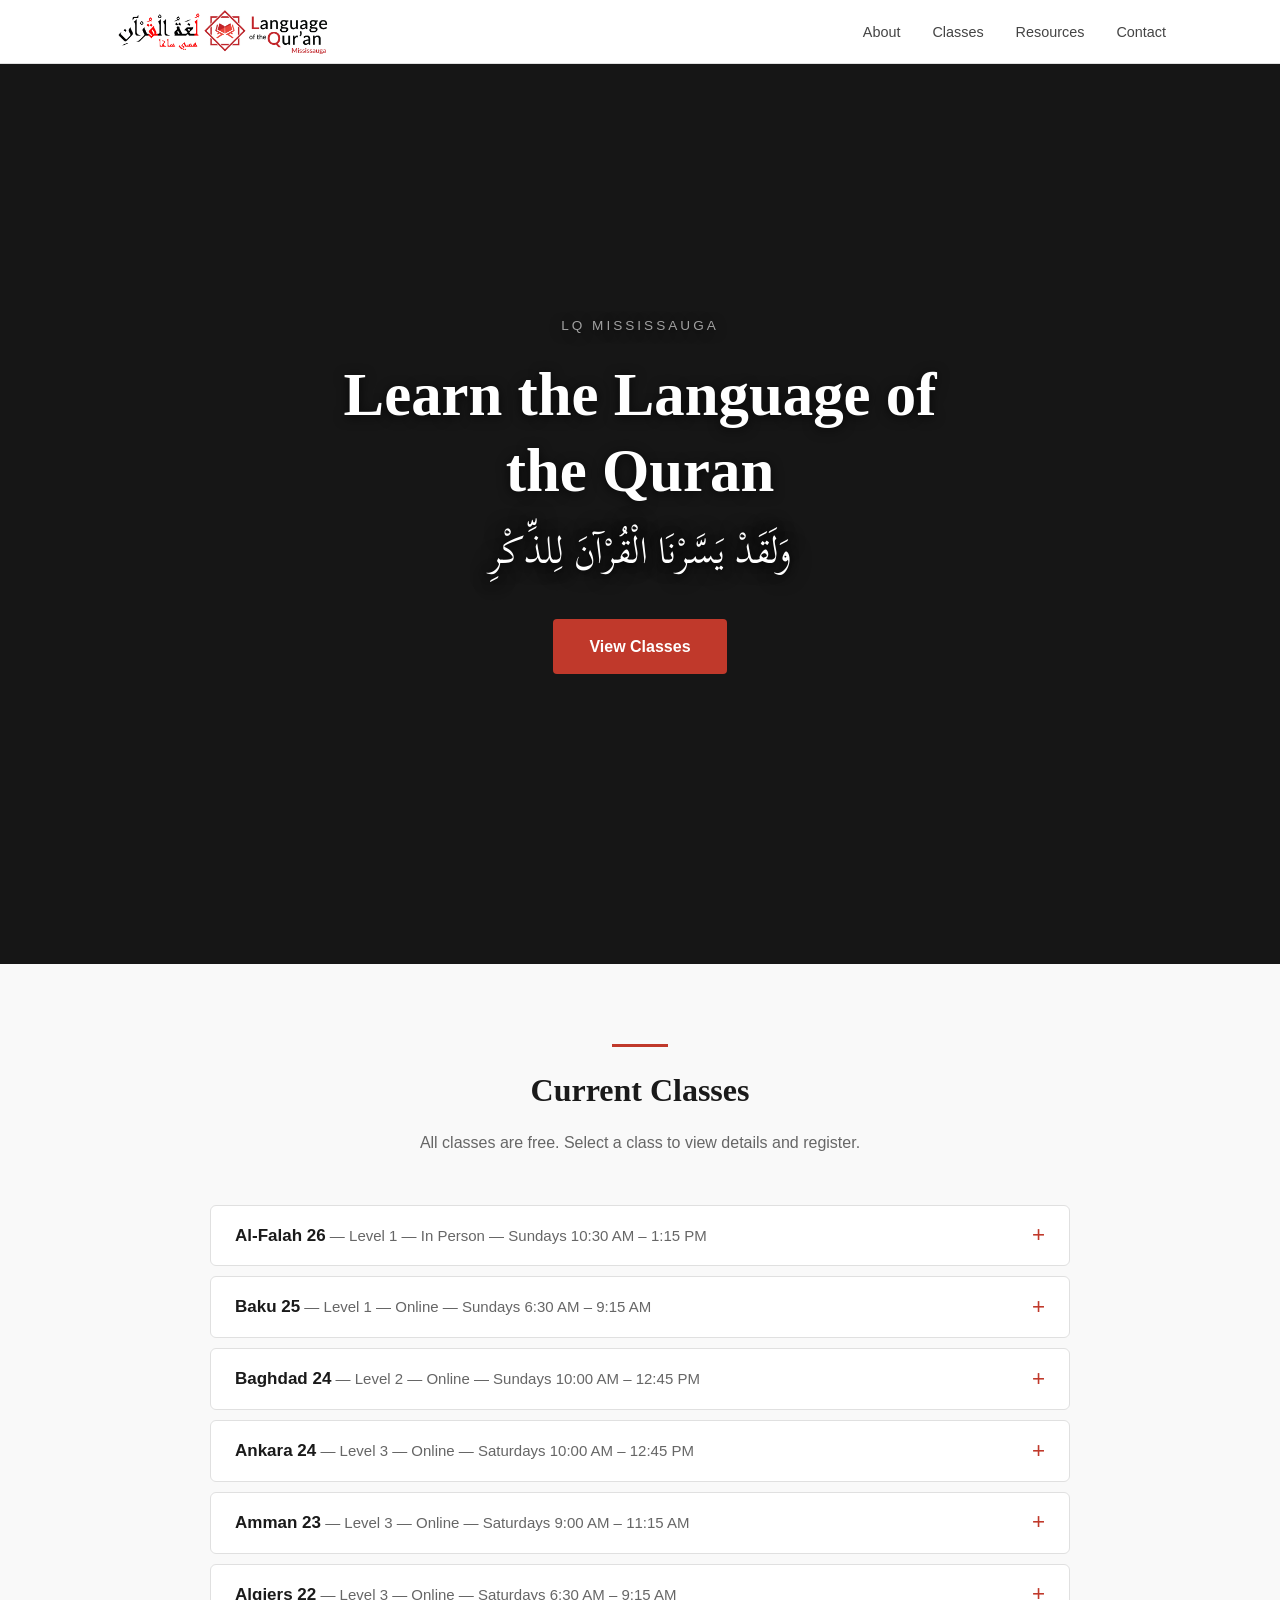
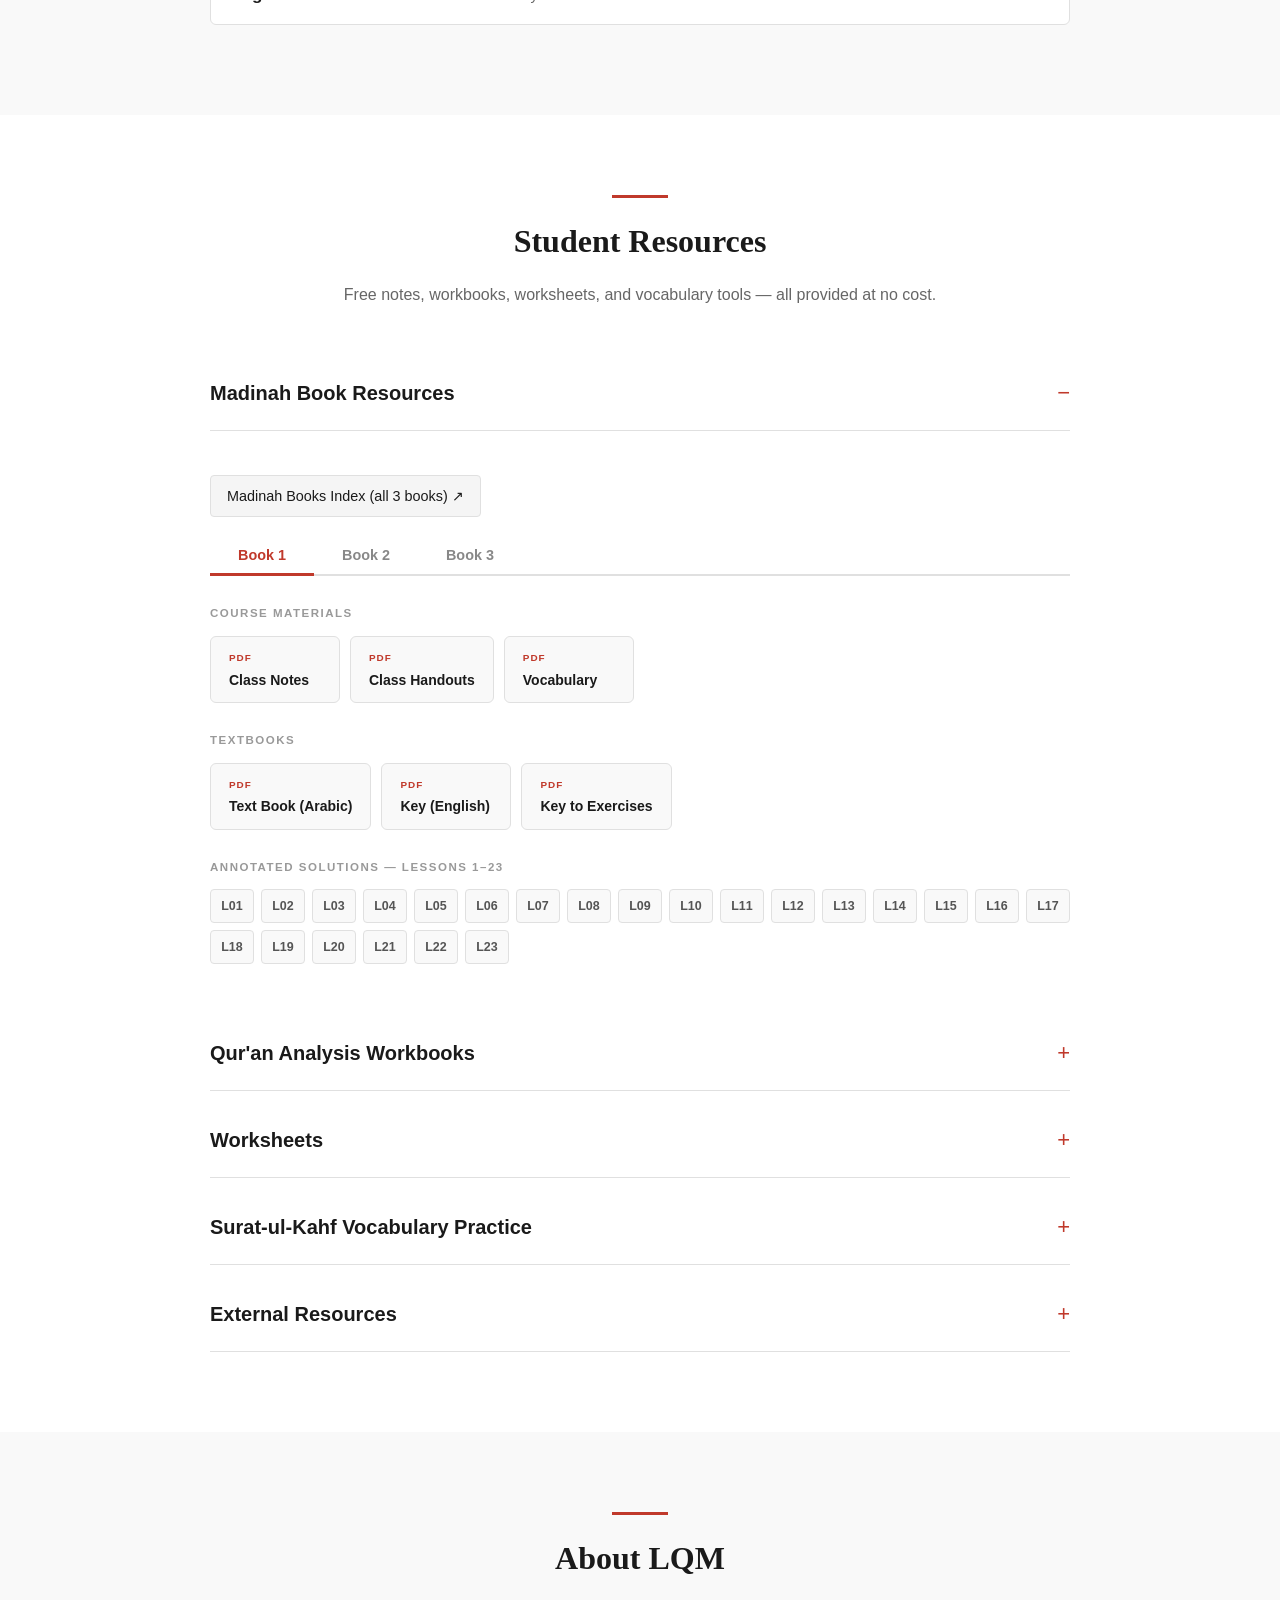
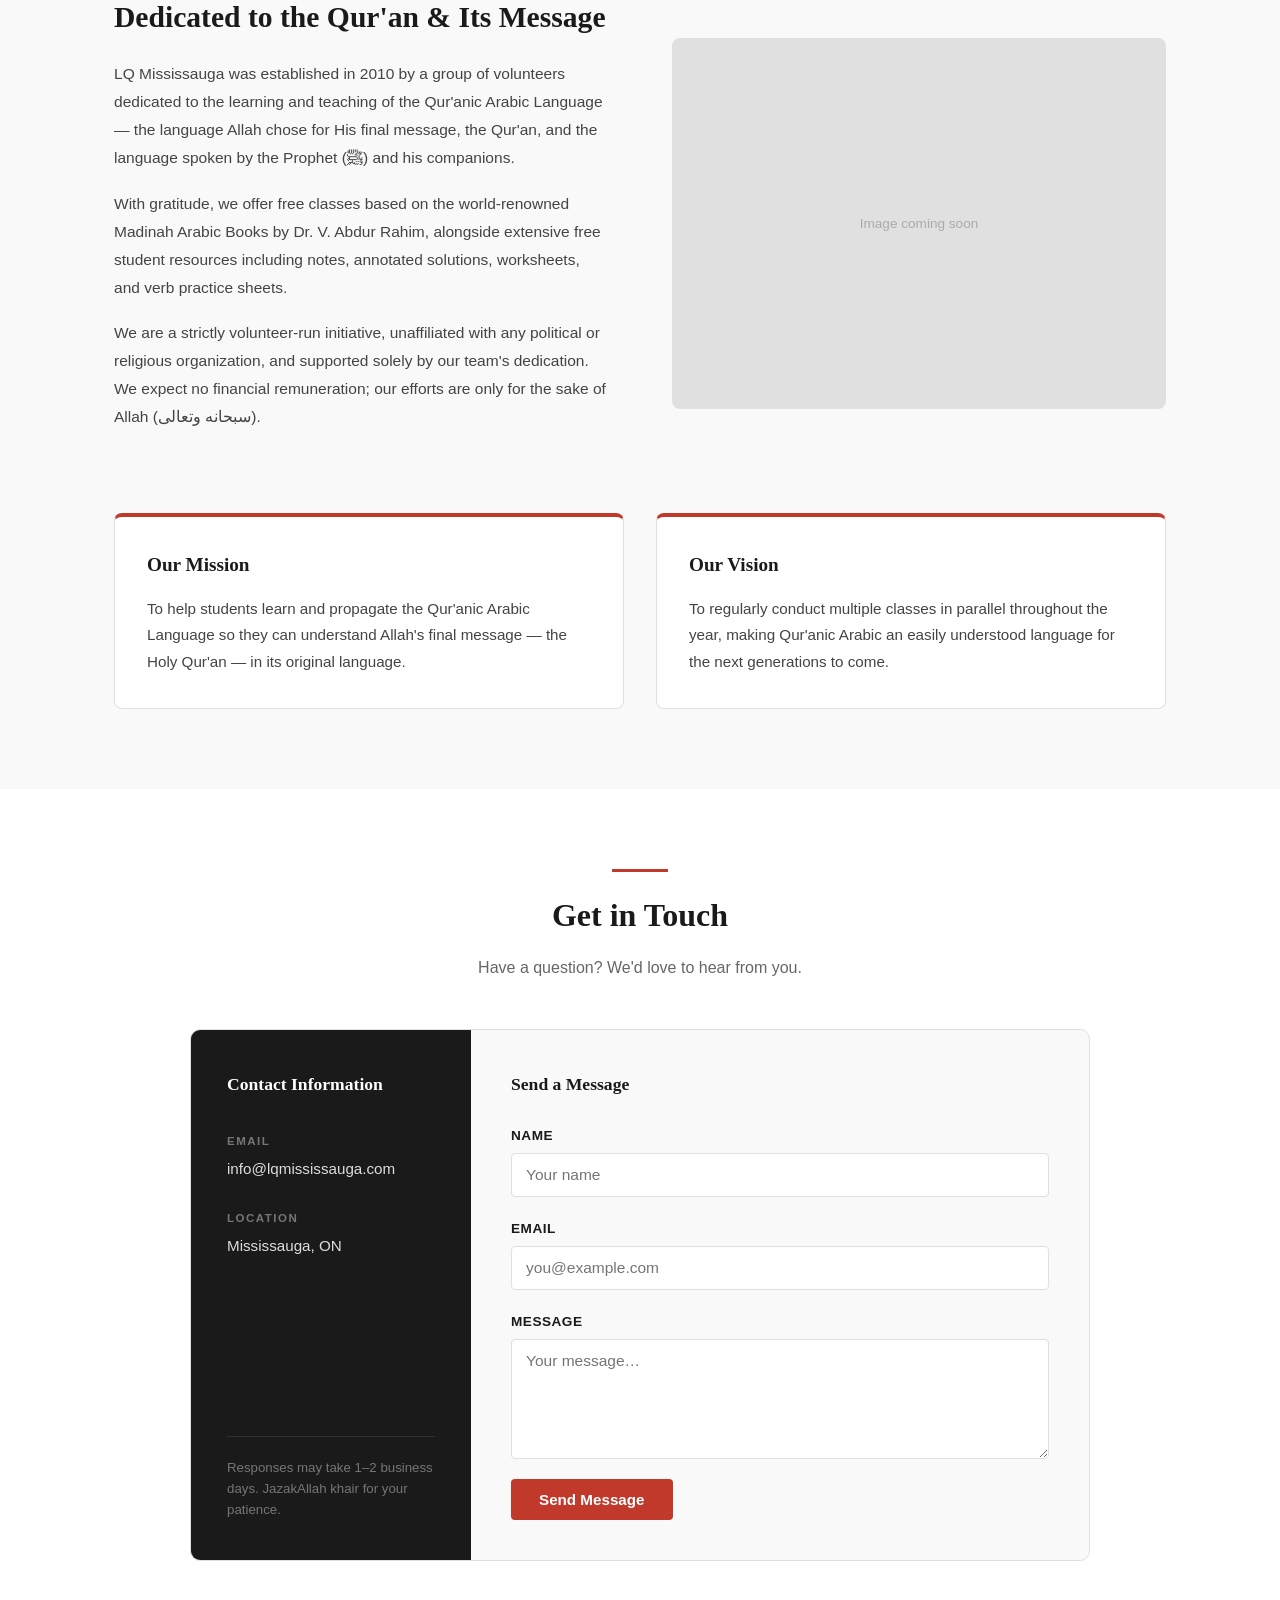
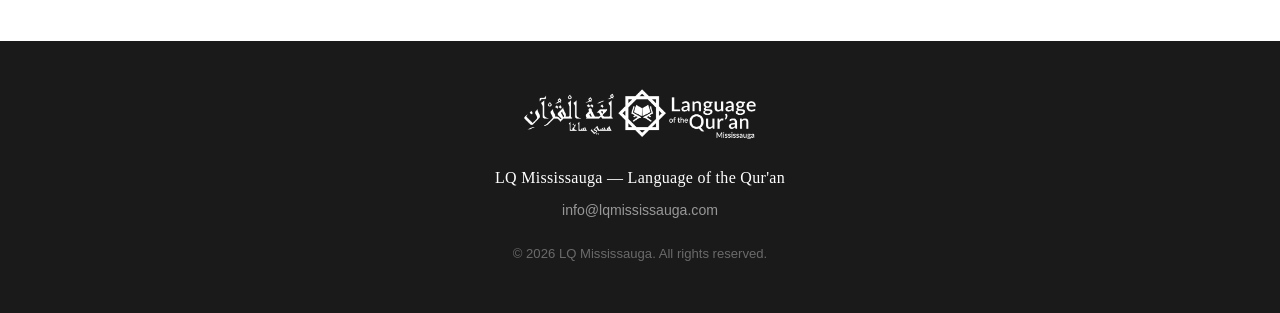
==== commit 353dc701: "Add class pages, data-driven rendering, resources accordion, and style updates - Add classes.js data" ====
--- a/index.html
+++ b/index.html
@@ -35,7 +35,7 @@
         <li><a href="#classes">Classes</a></li>
         <li><a href="#resources">Resources</a></li>
         <li><a href="#contact">Contact</a></li>
-        <li class="nav-cta"><a href="#classes">Register</a></li>
+
       </ul>
     </div>
   </nav>
@@ -60,115 +60,9 @@
     <div class="container">
       <hr class="section-divider" />
       <h2 class="section-title">Current Classes</h2>
-      <p class="section-subtitle">Active classes are open for registration — coming soon classes will be announced shortly.</p>
-
-      <div class="accordion" id="classes-accordion">
-
-        <!-- Baku 25 -->
-        <div class="accordion-item">
-          <button
-            class="accordion-trigger"
-            aria-expanded="false"
-            aria-controls="baku-25-body"
-          >
-            <div class="accordion-trigger-left">
-              <span class="accordion-class-name">Baku 25</span>
-              <span class="accordion-class-meta">Level 1 &mdash; Online &mdash; Sundays 6:30–9:15 AM EST</span>
-            </div>
-          </button>
-
-          <div class="accordion-body" id="baku-25-body" role="region" aria-label="Baku 25 details">
-            <p class="class-description">
-              Begin your journey to understanding the Qur'an without translation. This course covers
-              Madinah Book 1, establishing the essential foundations of Arabic grammar and sentence structure.
-            </p>
-            <div class="class-detail-grid">
-              <div class="class-detail-item">
-                <span class="class-detail-label">Instructor</span>
-                <span class="class-detail-value">Javid Sheikh</span>
-              </div>
-              <div class="class-detail-item">
-                <span class="class-detail-label">Schedule</span>
-                <span class="class-detail-value">Sundays @ 6:30 AM – 9:15 AM EST</span>
-              </div>
-              <div class="class-detail-item">
-                <span class="class-detail-label">Prerequisite</span>
-                <span class="class-detail-value">Ability to read Qur'an</span>
-              </div>
-              <div class="class-detail-item">
-                <span class="class-detail-label">Started</span>
-                <span class="class-detail-value">September 14, 2025</span>
-              </div>
-            </div>
-            <a href="/register/baku-25/" class="btn btn-primary">Register for Baku 25</a>
-          </div>
-        </div>
-
-        <!-- Baghdad 24 -->
-        <div class="accordion-item">
-          <button
-            class="accordion-trigger"
-            aria-expanded="false"
-            aria-controls="baghdad-24-body"
-          >
-            <div class="accordion-trigger-left">
-              <span class="accordion-class-name">Baghdad 24</span>
-              <span class="accordion-class-meta">Level 1 – LQ101 &mdash; Sundays 6:30–9:15 AM</span>
-            </div>
-          </button>
-
-          <div class="accordion-body" id="baghdad-24-body" role="region" aria-label="Baghdad 24 details">
-            <div class="class-detail-grid">
-              <div class="class-detail-item">
-                <span class="class-detail-label">Instructor</span>
-                <span class="class-detail-value">Javid Sheikh</span>
-              </div>
-              <div class="class-detail-item">
-                <span class="class-detail-label">Schedule</span>
-                <span class="class-detail-value">Sundays @ 6:30 – 9:15 AM</span>
-              </div>
-              <div class="class-detail-item">
-                <span class="class-detail-label">Prerequisite</span>
-                <span class="class-detail-value">Ability to read the Qur'an</span>
-              </div>
-              <div class="class-detail-item">
-                <span class="class-detail-label">Start Date</span>
-                <span class="class-detail-value">September 14, 2025</span>
-              </div>
-            </div>
-            <a href="/register/baghdad-24/" class="btn btn-primary">Register for Baghdad 24</a>
-          </div>
-        </div>
-
-        <!-- Placeholder Class 3 -->
-        <!-- TODO: replace with real class data -->
-        <div class="accordion-item">
-          <div class="accordion-trigger accordion-trigger--disabled" aria-disabled="true">
-            <div class="accordion-trigger-left">
-              <span class="accordion-class-name">
-                In Person — Toronto
-                <span class="accordion-coming-soon-badge">Coming Soon</span>
-              </span>
-              <span class="accordion-class-meta">Level 1</span>
-            </div>
-          </div>
-        </div>
-
-        <!-- Placeholder Class 4 -->
-        <!-- TODO: replace with real class data -->
-        <div class="accordion-item">
-          <div class="accordion-trigger accordion-trigger--disabled" aria-disabled="true">
-            <div class="accordion-trigger-left">
-              <span class="accordion-class-name">
-                In Person — Toronto
-                <span class="accordion-coming-soon-badge">Coming Soon</span>
-              </span>
-              <span class="accordion-class-meta">Level 1</span>
-            </div>
-          </div>
-        </div>
-
-      </div><!-- /.accordion -->
+      <p class="section-subtitle">All classes are free. Select a class to view details and register.</p>
+
+      <div id="classes-list"></div>
     </div>
   </section>
 
@@ -187,9 +81,15 @@
       <div class="resource-group" id="rg-madinah">
         <div class="accordion-header" data-target="madinah-content">
           <span class="accordion-title">Madinah Book Resources</span>
-          <span class="accordion-chevron">›</span>
+          <span class="accordion-chevron">+</span>
         </div>
         <div class="accordion-content" id="madinah-content" style="transition: max-height 0.3s ease;">
+        <div class="accordion-inner">
+
+        <a href="https://ia801300.us.archive.org/30/items/madinah-books-index/Madinah%20Books%27%20Index.pdf"
+           class="madinah-index-link" target="_blank" rel="noopener noreferrer">
+          Madinah Books Index (all 3 books) ↗
+        </a>
 
         <div class="madinah-tabs">
           <div class="tab-nav" role="tablist" aria-label="Madinah Book resources">
@@ -221,6 +121,27 @@
                    class="dl-card" target="_blank" rel="noopener noreferrer">
                   <span class="dl-card-type">PDF</span>
                   <span class="dl-card-label">Vocabulary</span>
+                </a>
+              </div>
+            </div>
+
+            <div class="res-sub">
+              <h4 class="res-sub-title">Textbooks</h4>
+              <div class="dl-cards">
+                <a href="http://www.archive.org/download/ArabicLanguageCourseBooks/Madina_Book1_Arabic_Text.pdf"
+                   class="dl-card" target="_blank" rel="noopener noreferrer">
+                  <span class="dl-card-type">PDF</span>
+                  <span class="dl-card-label">Text Book (Arabic)</span>
+                </a>
+                <a href="http://www.archive.org/download/ArabicLanguageCourseBooks/Madina_Book1_English_Key.pdf"
+                   class="dl-card" target="_blank" rel="noopener noreferrer">
+                  <span class="dl-card-type">PDF</span>
+                  <span class="dl-card-label">Key (English)</span>
+                </a>
+                <a href="http://www.archive.org/download/ArabicLanguageCourseBooks/Madina_Book1_Solutions.pdf"
+                   class="dl-card" target="_blank" rel="noopener noreferrer">
+                  <span class="dl-card-type">PDF</span>
+                  <span class="dl-card-label">Key to Exercises</span>
                 </a>
               </div>
             </div>
@@ -254,27 +175,6 @@
               </div>
             </div>
 
-            <div class="res-sub">
-              <h4 class="res-sub-title">Textbooks</h4>
-              <div class="dl-cards">
-                <a href="http://www.archive.org/download/ArabicLanguageCourseBooks/Madina_Book1_Arabic_Text.pdf"
-                   class="dl-card" target="_blank" rel="noopener noreferrer">
-                  <span class="dl-card-type">PDF</span>
-                  <span class="dl-card-label">Text Book (Arabic)</span>
-                </a>
-                <a href="http://www.archive.org/download/ArabicLanguageCourseBooks/Madina_Book1_English_Key.pdf"
-                   class="dl-card" target="_blank" rel="noopener noreferrer">
-                  <span class="dl-card-type">PDF</span>
-                  <span class="dl-card-label">Key (English)</span>
-                </a>
-                <a href="http://www.archive.org/download/ArabicLanguageCourseBooks/Madina_Book1_Solutions.pdf"
-                   class="dl-card" target="_blank" rel="noopener noreferrer">
-                  <span class="dl-card-type">PDF</span>
-                  <span class="dl-card-label">Key to Exercises</span>
-                </a>
-              </div>
-            </div>
-
           </div><!-- /tab-book1 -->
 
           <!-- ---- Book 2 ------------------------------------------------ -->
@@ -322,6 +222,43 @@
               </div>
             </div>
 
+            <div class="res-sub">
+              <h4 class="res-sub-title">Annotated Solutions — Lessons 1–31</h4>
+              <div class="solutions-grid">
+                <a href="https://archive.org/download/MadinahBook2_Annotated_Solution/MadinahBook2_L01_AS.pdf" class="solution-btn" target="_blank" rel="noopener noreferrer">L01</a>
+                <a href="https://archive.org/download/MadinahBook2_Annotated_Solution/MadinahBook2_L02_AS.pdf" class="solution-btn" target="_blank" rel="noopener noreferrer">L02</a>
+                <a href="https://archive.org/download/MadinahBook2_Annotated_Solution/MadinahBook2_L03_AS.pdf" class="solution-btn" target="_blank" rel="noopener noreferrer">L03</a>
+                <a href="https://archive.org/download/MadinahBook2_Annotated_Solution/MadinahBook2_L04_AS.pdf" class="solution-btn" target="_blank" rel="noopener noreferrer">L04</a>
+                <a href="https://archive.org/download/MadinahBook2_Annotated_Solution/MadinahBook2_L05_AS.pdf" class="solution-btn" target="_blank" rel="noopener noreferrer">L05</a>
+                <a href="https://archive.org/download/MadinahBook2_Annotated_Solution/MadinahBook2_L06_AS.pdf" class="solution-btn" target="_blank" rel="noopener noreferrer">L06</a>
+                <a href="https://archive.org/download/MadinahBook2_Annotated_Solution/MadinahBook2_L07_AS.pdf" class="solution-btn" target="_blank" rel="noopener noreferrer">L07</a>
+                <a href="https://archive.org/download/MadinahBook2_Annotated_Solution/MadinahBook2_L08_AS.pdf" class="solution-btn" target="_blank" rel="noopener noreferrer">L08</a>
+                <a href="https://archive.org/download/MadinahBook2_Annotated_Solution/MadinahBook2_L09_AS.pdf" class="solution-btn" target="_blank" rel="noopener noreferrer">L09</a>
+                <a href="https://archive.org/download/MadinahBook2_Annotated_Solution/MadinahBook2_L10_AS.pdf" class="solution-btn" target="_blank" rel="noopener noreferrer">L10</a>
+                <a href="https://archive.org/download/MadinahBook2_Annotated_Solution/MadinahBook2_L11_AS.pdf" class="solution-btn" target="_blank" rel="noopener noreferrer">L11</a>
+                <a href="https://archive.org/download/MadinahBook2_Annotated_Solution/MadinahBook2_L12_AS.pdf" class="solution-btn" target="_blank" rel="noopener noreferrer">L12</a>
+                <a href="https://archive.org/download/MadinahBook2_Annotated_Solution/MadinahBook2_L13_AS.pdf" class="solution-btn" target="_blank" rel="noopener noreferrer">L13</a>
+                <a href="https://archive.org/download/MadinahBook2_Annotated_Solution/MadinahBook2_L14_AS.pdf" class="solution-btn" target="_blank" rel="noopener noreferrer">L14</a>
+                <a href="https://archive.org/download/MadinahBook2_Annotated_Solution/MadinahBook2_L15_AS.pdf" class="solution-btn" target="_blank" rel="noopener noreferrer">L15</a>
+                <a href="https://archive.org/download/MadinahBook2_Annotated_Solution/MadinahBook2_L16_AS.pdf" class="solution-btn" target="_blank" rel="noopener noreferrer">L16</a>
+                <a href="https://archive.org/download/MadinahBook2_Annotated_Solution/MadinahBook2_L17_AS.pdf" class="solution-btn" target="_blank" rel="noopener noreferrer">L17</a>
+                <a href="https://archive.org/download/MadinahBook2_Annotated_Solution/MadinahBook2_L18_AS.pdf" class="solution-btn" target="_blank" rel="noopener noreferrer">L18</a>
+                <a href="https://archive.org/download/MadinahBook2_Annotated_Solution/MadinahBook2_L19_AS.pdf" class="solution-btn" target="_blank" rel="noopener noreferrer">L19</a>
+                <a href="https://archive.org/download/MadinahBook2_Annotated_Solution/MadinahBook2_L20_AS.pdf" class="solution-btn" target="_blank" rel="noopener noreferrer">L20</a>
+                <a href="https://archive.org/download/MadinahBook2_Annotated_Solution/MadinahBook2_L21_AS.pdf" class="solution-btn" target="_blank" rel="noopener noreferrer">L21</a>
+                <a href="https://archive.org/download/MadinahBook2_Annotated_Solution/MadinahBook2_L22_AS.pdf" class="solution-btn" target="_blank" rel="noopener noreferrer">L22</a>
+                <a href="https://archive.org/download/MadinahBook2_Annotated_Solution/MadinahBook2_L23_AS.pdf" class="solution-btn" target="_blank" rel="noopener noreferrer">L23</a>
+                <a href="https://archive.org/download/MadinahBook2_Annotated_Solution/MadinahBook2_L24_AS.pdf" class="solution-btn" target="_blank" rel="noopener noreferrer">L24</a>
+                <a href="https://archive.org/download/MadinahBook2_Annotated_Solution/MadinahBook2_L25_AS.pdf" class="solution-btn" target="_blank" rel="noopener noreferrer">L25</a>
+                <a href="https://archive.org/download/MadinahBook2_Annotated_Solution/MadinahBook2_L26_AS.pdf" class="solution-btn" target="_blank" rel="noopener noreferrer">L26</a>
+                <a href="https://archive.org/download/MadinahBook2_Annotated_Solution/MadinahBook2_L27_AS.pdf" class="solution-btn" target="_blank" rel="noopener noreferrer">L27</a>
+                <a href="https://archive.org/download/MadinahBook2_Annotated_Solution/MadinahBook2_L28_AS.pdf" class="solution-btn" target="_blank" rel="noopener noreferrer">L28</a>
+                <a href="https://archive.org/download/MadinahBook2_Annotated_Solution/MadinahBook2_L29_AS.pdf" class="solution-btn" target="_blank" rel="noopener noreferrer">L29</a>
+                <a href="https://archive.org/download/MadinahBook2_Annotated_Solution/MadinahBook2_L30_AS.pdf" class="solution-btn" target="_blank" rel="noopener noreferrer">L30</a>
+                <a href="https://archive.org/download/MadinahBook2_Annotated_Solution/MadinahBook2_L31_AS.pdf" class="solution-btn" target="_blank" rel="noopener noreferrer">L31</a>
+              </div>
+            </div>
+
           </div><!-- /tab-book2 -->
 
           <!-- ---- Book 3 ------------------------------------------------ -->
@@ -339,6 +276,27 @@
                    class="dl-card" target="_blank" rel="noopener noreferrer">
                   <span class="dl-card-type">PDF</span>
                   <span class="dl-card-label">Class Handouts</span>
+                </a>
+              </div>
+            </div>
+
+            <div class="res-sub">
+              <h4 class="res-sub-title">Textbooks</h4>
+              <div class="dl-cards">
+                <a href="http://www.archive.org/download/ArabicLanguageCourseBooks/Madina_Book3_Arabic_Text.pdf"
+                   class="dl-card" target="_blank" rel="noopener noreferrer">
+                  <span class="dl-card-type">PDF</span>
+                  <span class="dl-card-label">Text Book (Arabic)</span>
+                </a>
+                <a href="https://ia800900.us.archive.org/26/items/ArabicLanguageCourseBooks/Madina_Book3_English_Key.pdf"
+                   class="dl-card" target="_blank" rel="noopener noreferrer">
+                  <span class="dl-card-type">PDF</span>
+                  <span class="dl-card-label">Key (English)</span>
+                </a>
+                <a href="http://www.archive.org/download/ArabicLanguageCourseBooks/Madina_Book3_Solutions.pdf"
+                   class="dl-card" target="_blank" rel="noopener noreferrer">
+                  <span class="dl-card-type">PDF</span>
+                  <span class="dl-card-label">Key to Exercises</span>
                 </a>
               </div>
             </div>
@@ -385,38 +343,11 @@
               </div>
             </div>
 
-            <div class="res-sub">
-              <h4 class="res-sub-title">Textbooks</h4>
-              <div class="dl-cards">
-                <a href="http://www.archive.org/download/ArabicLanguageCourseBooks/Madina_Book3_Arabic_Text.pdf"
-                   class="dl-card" target="_blank" rel="noopener noreferrer">
-                  <span class="dl-card-type">PDF</span>
-                  <span class="dl-card-label">Text Book (Arabic)</span>
-                </a>
-                <a href="https://ia800900.us.archive.org/26/items/ArabicLanguageCourseBooks/Madina_Book3_English_Key.pdf"
-                   class="dl-card" target="_blank" rel="noopener noreferrer">
-                  <span class="dl-card-type">PDF</span>
-                  <span class="dl-card-label">Key (English)</span>
-                </a>
-                <a href="http://www.archive.org/download/ArabicLanguageCourseBooks/Madina_Book3_Solutions.pdf"
-                   class="dl-card" target="_blank" rel="noopener noreferrer">
-                  <span class="dl-card-type">PDF</span>
-                  <span class="dl-card-label">Key to Exercises</span>
-                </a>
-              </div>
-            </div>
-
           </div><!-- /tab-book3 -->
 
         </div><!-- /.madinah-tabs -->
 
-        <div class="res-shared-link">
-          <a href="https://ia801300.us.archive.org/30/items/madinah-books-index/Madinah%20Books%27%20Index.pdf"
-             target="_blank" rel="noopener noreferrer">
-            Madinah Books Index (all 3 books) ↗
-          </a>
-        </div>
-
+        </div><!-- /accordion-inner -->
         </div><!-- /.resource-group-body: Madinah -->
       </div><!-- /.resource-group: Madinah -->
 
@@ -426,9 +357,10 @@
       <div class="resource-group" id="rg-workbooks">
         <div class="accordion-header" data-target="workbooks-content">
           <span class="accordion-title">Qur'an Analysis Workbooks</span>
-          <span class="accordion-chevron">›</span>
+          <span class="accordion-chevron">+</span>
         </div>
         <div class="accordion-content" id="workbooks-content" style="transition: max-height 0.3s ease;">
+        <div class="accordion-inner">
         <div class="workbook-list">
           <a href="https://archive.org/download/lqmississauga-quran-analysis-workbook-v-1.1/LQMississauga%20-%20Quran%20Analysis%20Workbook%20v1.1.pdf"
              class="workbook-item" target="_blank" rel="noopener noreferrer">
@@ -456,6 +388,7 @@
             <span class="workbook-dl">↗ View</span>
           </a>
         </div>
+        </div><!-- /accordion-inner -->
         </div><!-- /.resource-group-body: Workbooks -->
       </div>
 
@@ -465,9 +398,10 @@
       <div class="resource-group" id="rg-worksheets">
         <div class="accordion-header" data-target="worksheets-content">
           <span class="accordion-title">Worksheets</span>
-          <span class="accordion-chevron">›</span>
+          <span class="accordion-chevron">+</span>
         </div>
         <div class="accordion-content" id="worksheets-content" style="transition: max-height 0.3s ease;">
+        <div class="accordion-inner">
         <div class="worksheet-list">
           <a href="https://lqmississauga.com/wp-content/uploads/2023/10/Arabic-Writing-Worksheet-v1.2.pdf"
              class="worksheet-item" target="_blank" rel="noopener noreferrer">
@@ -491,6 +425,7 @@
           <a href="https://archive.org/download/LQMWorksheets/LQM-Form-VIII-Practice-v1.pdf" class="pill" target="_blank" rel="noopener noreferrer">Form VIII</a>
           <a href="https://archive.org/download/LQMWorksheets/LQM-Form-X-Practice-v1.pdf"    class="pill" target="_blank" rel="noopener noreferrer">Form X</a>
         </div>
+        </div><!-- /accordion-inner -->
         </div><!-- /.resource-group-body: Worksheets -->
       </div>
 
@@ -500,9 +435,10 @@
       <div class="resource-group" id="rg-suk">
         <div class="accordion-header" data-target="suk-content">
           <span class="accordion-title">Surat-ul-Kahf Vocabulary Practice</span>
-          <span class="accordion-chevron">›</span>
+          <span class="accordion-chevron">+</span>
         </div>
         <div class="accordion-content" id="suk-content" style="transition: max-height 0.3s ease;">
+        <div class="accordion-inner">
         <div class="suk-downloads">
           <a href="https://lqmississauga.com/wp-content/uploads/2023/10/LQ-Mississauga-Surat-ul-Kahf-Vocabulary-v3.pdf"
              class="dl-card" target="_blank" rel="noopener noreferrer">
@@ -515,6 +451,7 @@
             <span class="dl-card-label">Slideshow Version</span>
           </a>
         </div>
+        </div><!-- /accordion-inner -->
         </div><!-- /.resource-group-body: Surat-ul-Kahf -->
       </div>
 
@@ -524,9 +461,10 @@
       <div class="resource-group" id="rg-external">
         <div class="accordion-header" data-target="external-content">
           <span class="accordion-title">External Resources</span>
-          <span class="accordion-chevron">›</span>
+          <span class="accordion-chevron">+</span>
         </div>
         <div class="accordion-content" id="external-content" style="transition: max-height 0.3s ease;">
+        <div class="accordion-inner">
         <div class="ext-resources">
           <a href="http://drvaniya.com" class="ext-resource-link" target="_blank" rel="noopener noreferrer">
             Dr. Abdur Rahim's Blog ↗
@@ -535,6 +473,7 @@
             Tanzil Qur'an Navigator ↗
           </a>
         </div>
+        </div><!-- /accordion-inner -->
         </div><!-- /.resource-group-body: External -->
       </div>
 
@@ -691,6 +630,7 @@
     </div>
   </footer>
 
+  <script src="js/classes.js"></script>
   <script src="js/main.js"></script>
   <script>
     // Set footer year dynamically
--- a/css/styles.css
+++ b/css/styles.css
@@ -1,6 +1,8 @@
 /* ==========================================================================
    LQM Mississauga — Global Styles
    ========================================================================== */
+
+@import url('https://fonts.googleapis.com/css2?family=Scheherazade+New:wght@400&display=swap');
 
 /* --- Reset & Base -------------------------------------------------------- */
 *, *::before, *::after {
@@ -164,20 +166,6 @@
   border-bottom-color: #C0392B;
 }
 
-.nav-links .nav-cta a {
-  border-bottom: none;
-  padding: 8px 20px;
-  background: #C0392B;
-  color: #ffffff;
-  border-radius: 4px;
-  font-weight: 600;
-  transition: background 0.2s;
-}
-
-.nav-links .nav-cta a:hover {
-  background: #a93226;
-  color: #ffffff;
-}
 
 /* Hamburger */
 .nav-hamburger {
@@ -244,14 +232,6 @@
     font-size: 1rem;
   }
 
-  .nav-links .nav-cta {
-    padding: 12px 24px;
-  }
-
-  .nav-links .nav-cta a {
-    display: inline-block;
-    padding: 10px 24px;
-  }
 }
 
 /* --- Hero --------------------------------------------------------------- */
@@ -282,6 +262,7 @@
   letter-spacing: 3px;
   text-transform: uppercase;
   margin-bottom: 20px;
+  text-shadow: 0 2px 12px rgba(0,0,0,0.7);
 }
 
 .hero-headline {
@@ -290,13 +271,15 @@
   color: #ffffff;
   line-height: 1.25;
   margin-bottom: 12px;
+  text-shadow: 0 2px 12px rgba(0,0,0,0.7);
 }
 
 .hero-arabic {
-  font-family: Georgia, 'Times New Roman', serif;
-  font-size: clamp(1.4rem, 3vw, 2rem);
-  color: rgba(255, 255, 255, 0.55);
+  font-family: 'Scheherazade New', Georgia, 'Times New Roman', serif;
+  font-size: clamp(1.7rem, 3.5vw, 2.3rem);
+  color: #ffffff;
   margin-bottom: 36px;
+  text-shadow: 0 1px 8px rgba(0,0,0,0.8), 0 0 20px rgba(0,0,0,0.6);
   direction: rtl;
 }
 
@@ -310,8 +293,9 @@
   background: #f9f9f9;
 }
 
-.accordion {
-  max-width: 780px;
+/* --- Classes List (data-driven) ----------------------------------------- */
+#classes-list {
+  max-width: 860px;
   margin: 0 auto;
 }
 
@@ -319,16 +303,17 @@
   background: #ffffff;
   border: 1px solid #e0e0e0;
   border-radius: 6px;
-  margin-bottom: 12px;
+  margin-bottom: 10px;
   overflow: hidden;
 }
 
+/* Closed-state trigger: single line summary + +/− icon */
 .accordion-trigger {
   width: 100%;
   display: flex;
   align-items: center;
   justify-content: space-between;
-  padding: 20px 24px;
+  padding: 18px 24px;
   background: none;
   border: none;
   cursor: pointer;
@@ -340,69 +325,59 @@
   background: #fafafa;
 }
 
-.accordion-trigger-left {
+.class-summary {
+  font-size: 15px;
+  color: #666;
+  line-height: 1.4;
+}
+
+.class-code {
+  font-weight: 600;
+  font-size: 17px;
+  color: #1a1a1a;
+}
+
+.class-toggle-icon {
+  font-size: 1.4rem;
+  line-height: 1;
+  color: #C0392B;
+  font-weight: 300;
+  flex-shrink: 0;
+  user-select: none;
+}
+
+/* Open state */
+.accordion-body {
+  display: none;
+  padding: 20px 24px 24px;
+  border-top: 1px solid #e0e0e0;
+}
+
+.accordion-item.open .accordion-body {
+  display: block;
+}
+
+/* 3-column detail grid */
+.class-detail-grid {
+  display: grid;
+  grid-template-columns: repeat(3, 1fr);
+  gap: 20px 24px;
+  margin-bottom: 24px;
+}
+
+.class-detail-item {
   display: flex;
   flex-direction: column;
   gap: 4px;
 }
 
-.accordion-class-name {
-  font-family: Georgia, 'Times New Roman', serif;
-  font-size: 1.1rem;
-  color: #1a1a1a;
-  font-weight: bold;
-}
-
-.accordion-class-meta {
-  font-size: 0.85rem;
-  color: #888;
-}
-
-/* "Coming Soon" accordion rows — non-interactive */
-.accordion-trigger--disabled {
-  cursor: default;
-  pointer-events: none;
-  opacity: 0.6;
-}
-
-.accordion-coming-soon-badge {
+/* Comments row spans all 3 columns */
+.class-detail-item--full {
+  grid-column: 1 / -1;
+}
+
+.class-detail-label {
   font-size: 0.7rem;
-  font-weight: 700;
-  text-transform: uppercase;
-  letter-spacing: 1px;
-  color: #888;
-  background: #f0f0f0;
-  border-radius: 3px;
-  padding: 2px 8px;
-  margin-left: 10px;
-  vertical-align: middle;
-}
-
-.accordion-body {
-  display: none;
-  padding: 0 24px 24px;
-  border-top: 1px solid #e0e0e0;
-}
-
-.accordion-item.open .accordion-body {
-  display: block;
-}
-
-.class-detail-grid {
-  display: grid;
-  grid-template-columns: repeat(auto-fit, minmax(200px, 1fr));
-  gap: 16px;
-  margin: 20px 0 16px;
-}
-
-.class-detail-item {
-  display: flex;
-  flex-direction: column;
-  gap: 2px;
-}
-
-.class-detail-label {
-  font-size: 0.75rem;
   text-transform: uppercase;
   letter-spacing: 1px;
   color: #888;
@@ -410,25 +385,56 @@
 }
 
 .class-detail-value {
+  font-size: 0.9rem;
+  color: #1a1a1a;
+  line-height: 1.5;
+}
+
+/* Register button variants */
+.btn-register {
+  display: inline-block;
+}
+
+.btn-status-coming-soon {
+  background: #999999;
+  color: #ffffff;
+  cursor: default;
+  pointer-events: none;
+  border: none;
+  border-radius: 4px;
+  padding: 12px 24px;
   font-size: 0.95rem;
-  color: #1a1a1a;
-}
-
-.class-description {
+  font-weight: 600;
+  display: inline-block;
+}
+
+.btn-status-closed {
+  background: #555555;
+  color: #ffffff;
+  cursor: default;
+  pointer-events: none;
+  border: none;
+  border-radius: 4px;
+  padding: 12px 24px;
   font-size: 0.95rem;
-  color: #555;
-  margin-bottom: 20px;
-  line-height: 1.6;
-}
-
-.class-placeholder {
-  display: flex;
-  align-items: center;
-  gap: 12px;
-  padding: 16px 24px;
-  color: #aaa;
-  font-style: italic;
-  font-size: 0.9rem;
+  font-weight: 600;
+  display: inline-block;
+}
+
+/* Responsive: collapse to 1 column on mobile */
+@media (max-width: 600px) {
+  .class-detail-grid {
+    grid-template-columns: 1fr;
+  }
+  .class-detail-item--full {
+    grid-column: 1;
+  }
+  .accordion-trigger {
+    padding: 16px 18px;
+  }
+  .accordion-body {
+    padding: 16px 18px 20px;
+  }
 }
 
 /* --- Resources ---------------------------------------------------------- */
@@ -468,34 +474,46 @@
 }
 
 .accordion-chevron {
-  font-size: 20px;
+  font-size: 22px;
   color: #C0392B;
-  transition: transform 0.3s ease;
   display: inline-block;
   flex-shrink: 0;
-}
-
-.accordion-header.open .accordion-chevron {
-  transform: rotate(90deg);
+  user-select: none;
+  line-height: 1;
 }
 
 .accordion-content {
   overflow: hidden;
   max-height: 0;
+  padding: 0;
   transition: max-height 0.4s ease;
 }
 
-.accordion-content.open {
-  max-height: 3000px;
-}
-
-/* Inner padding so content isn't flush against the header border */
-.accordion-content > * {
-  padding-top: 24px;
-}
-
-.accordion-content > *:last-child {
-  padding-bottom: 8px;
+/* Inner wrapper carries all padding — keeps it inside the clipped container */
+.accordion-inner {
+  padding: 24px 0 40px;
+}
+
+/* Index link above Madinah tabs */
+.madinah-index-link {
+  display: inline-block;
+  margin-top: 20px;
+  margin-bottom: 20px;
+  padding: 8px 16px;
+  background: #f5f5f5;
+  border: 1px solid #e0e0e0;
+  border-radius: 4px;
+  font-size: 0.9rem;
+  color: #1a1a1a;
+  text-decoration: none;
+  font-weight: 500;
+}
+
+.madinah-index-link:hover {
+  background: #fff0ee;
+  border-color: #C0392B;
+  color: #C0392B;
+  text-decoration: none;
 }
 
 /* ---- Madinah tabs ---- */
@@ -1294,3 +1312,114 @@
     padding: 32px 24px;
   }
 }
+
+/* ==========================================================================
+   Responsive — Consolidated fixes
+   Fills in gaps in existing breakpoints and enforces no-overflow rule.
+   ========================================================================== */
+
+/* Global: never allow horizontal scrollbar */
+body {
+  overflow-x: hidden;
+}
+
+/* Accordion content must always stay inside its container.
+   CSS overflow:hidden is the source of truth — JS no longer
+   sets overflow, so this rule always wins. */
+.accordion-content {
+  overflow: hidden;
+}
+
+/* ---- Tablet ≤768px -------------------------------------------------------- */
+@media (max-width: 768px) {
+
+  /* Reduce section vertical padding */
+  section {
+    padding: 60px 0;
+  }
+
+  /* Logo slightly smaller */
+  .nav-logo img {
+    max-height: 36px;
+  }
+
+  /* Hero headline explicit size */
+  .hero-headline {
+    font-size: 32px;
+  }
+}
+
+/* ---- Classes: 3-col → 2-col between 601px and 768px ---------------------- */
+@media (min-width: 601px) and (max-width: 768px) {
+  .class-detail-grid {
+    grid-template-columns: repeat(2, 1fr);
+  }
+  .class-detail-item--full {
+    grid-column: 1 / -1;
+  }
+}
+
+/* ---- Mobile ≤480px -------------------------------------------------------- */
+@media (max-width: 480px) {
+
+  /* Tighter section padding */
+  section {
+    padding: 48px 0;
+  }
+
+  /* Typography */
+  .section-title {
+    font-size: 1.5rem;
+  }
+  .section-subtitle {
+    font-size: 0.9rem;
+    margin-bottom: 32px;
+  }
+
+  /* Nav logo */
+  .nav-logo img {
+    max-height: 32px;
+  }
+
+  /* Hero */
+  .hero-headline {
+    font-size: 26px;
+  }
+  .hero-arabic {
+    font-size: 1.2rem;
+    margin-bottom: 28px;
+  }
+  .hero-cta {
+    display: block;
+    width: 100%;
+    max-width: 300px;
+    margin: 0 auto;
+    text-align: center;
+  }
+
+  /* Classes — status buttons full width */
+  .btn-status-coming-soon,
+  .btn-status-closed {
+    display: block;
+    width: 100%;
+    text-align: center;
+    box-sizing: border-box;
+  }
+
+  /* Resources — accordion title smaller */
+  .accordion-title {
+    font-size: 17px;
+  }
+
+  /* Madinah tab buttons */
+  .tab-btn {
+    padding: 8px 12px;
+    font-size: 0.8rem;
+  }
+
+  /* Index link */
+  .madinah-index-link {
+    font-size: 0.82rem;
+    padding: 7px 13px;
+  }
+}
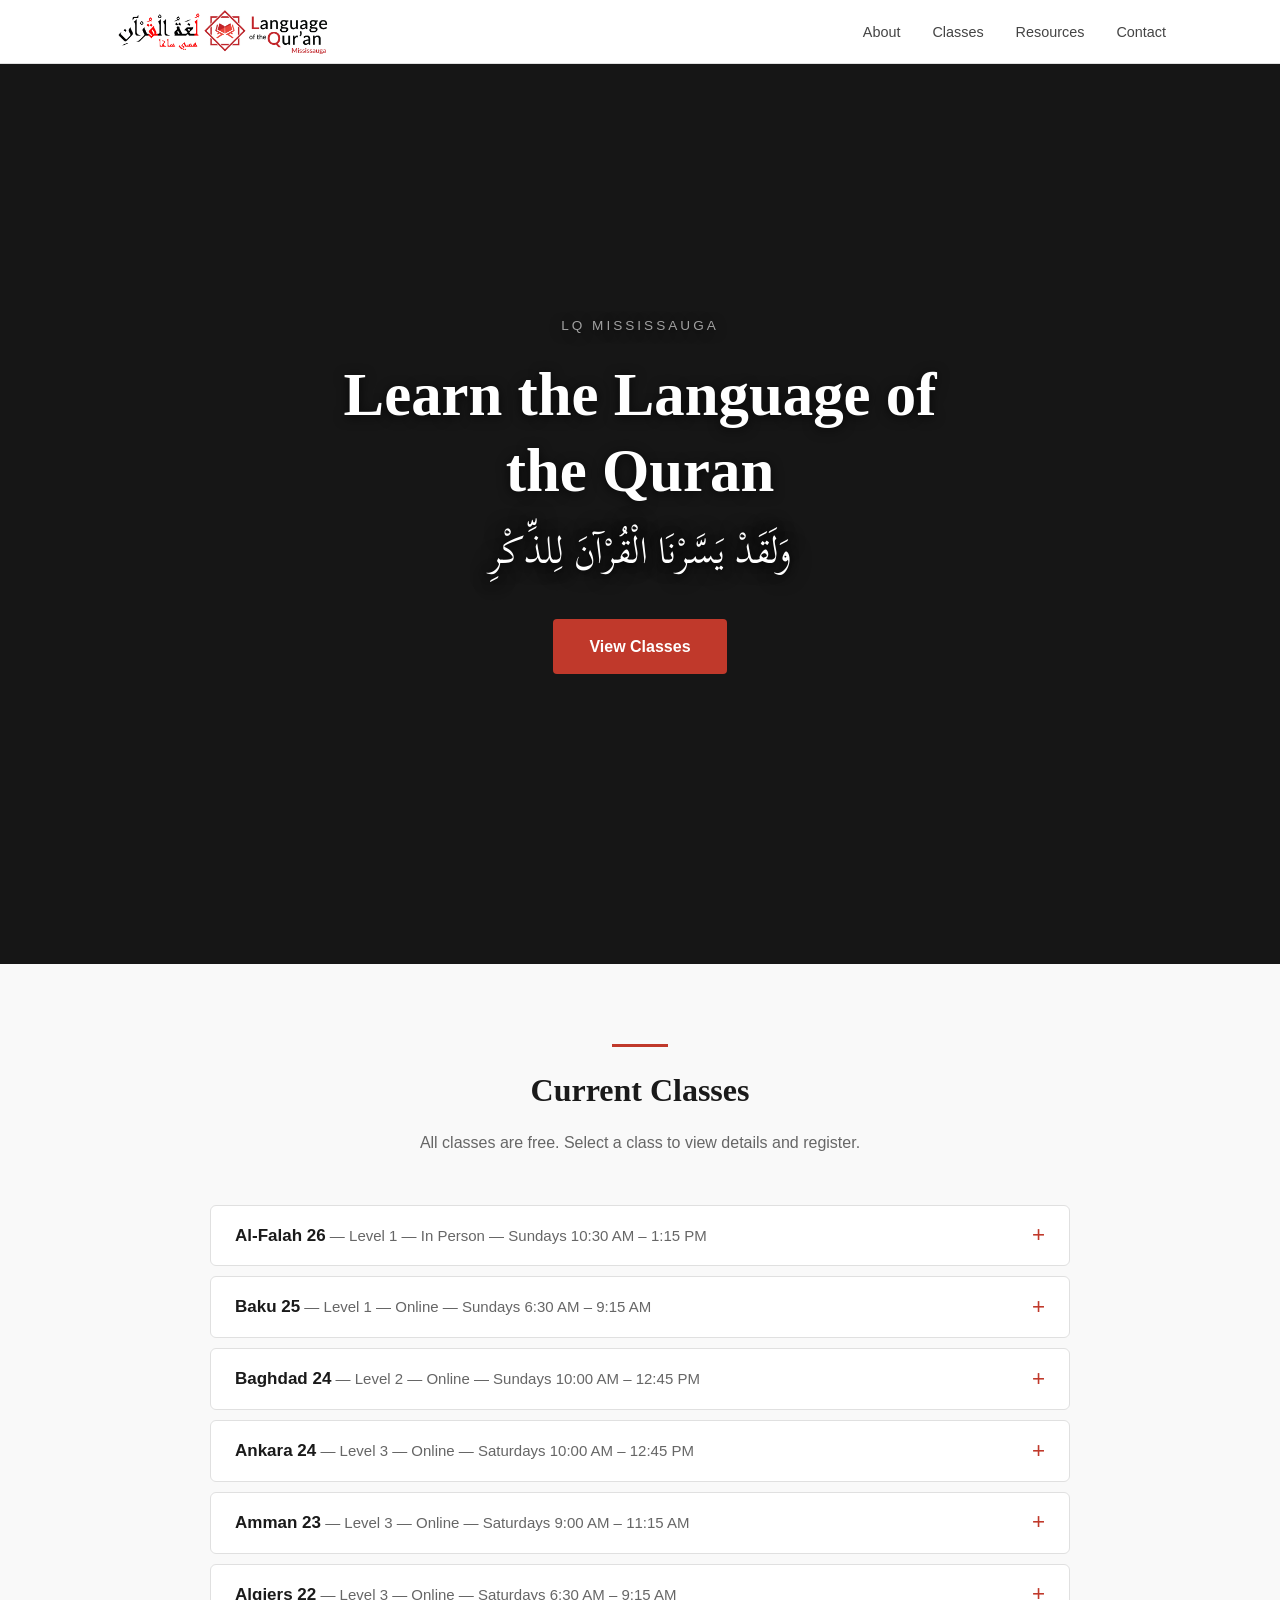
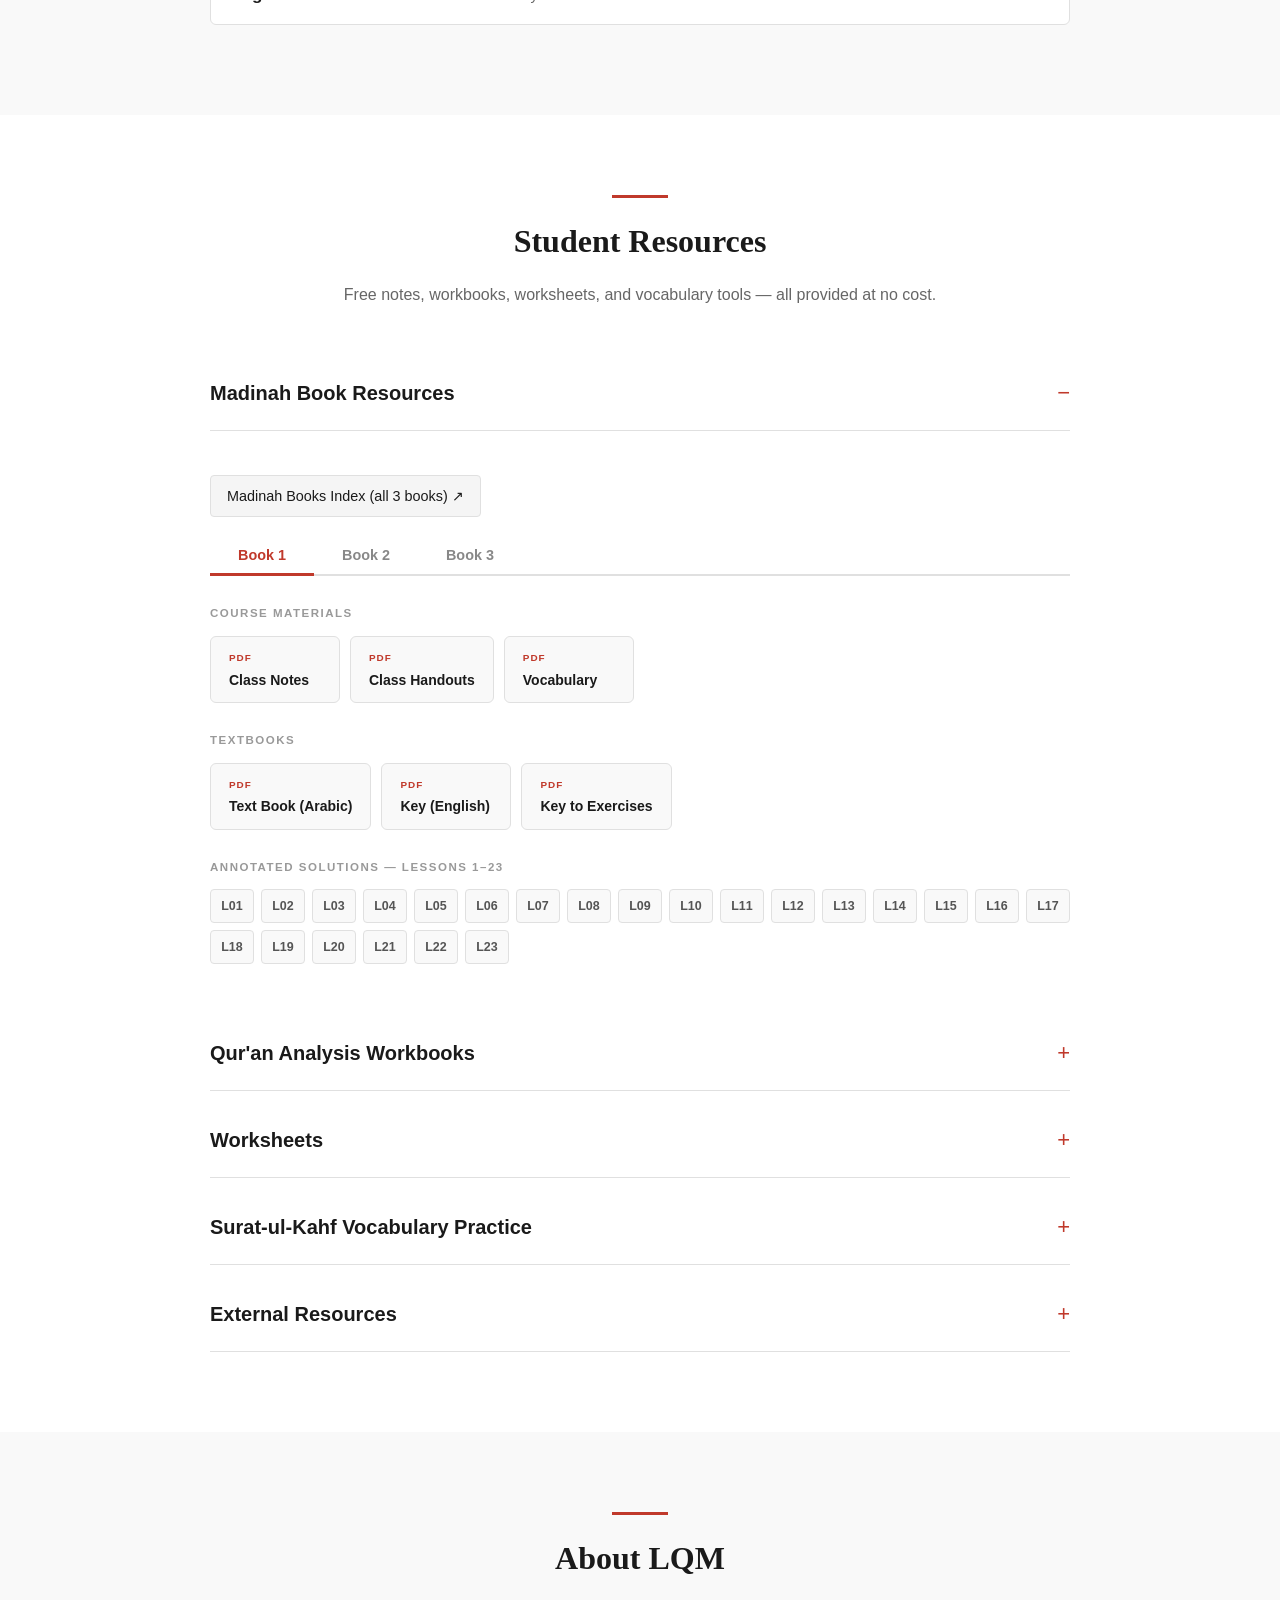
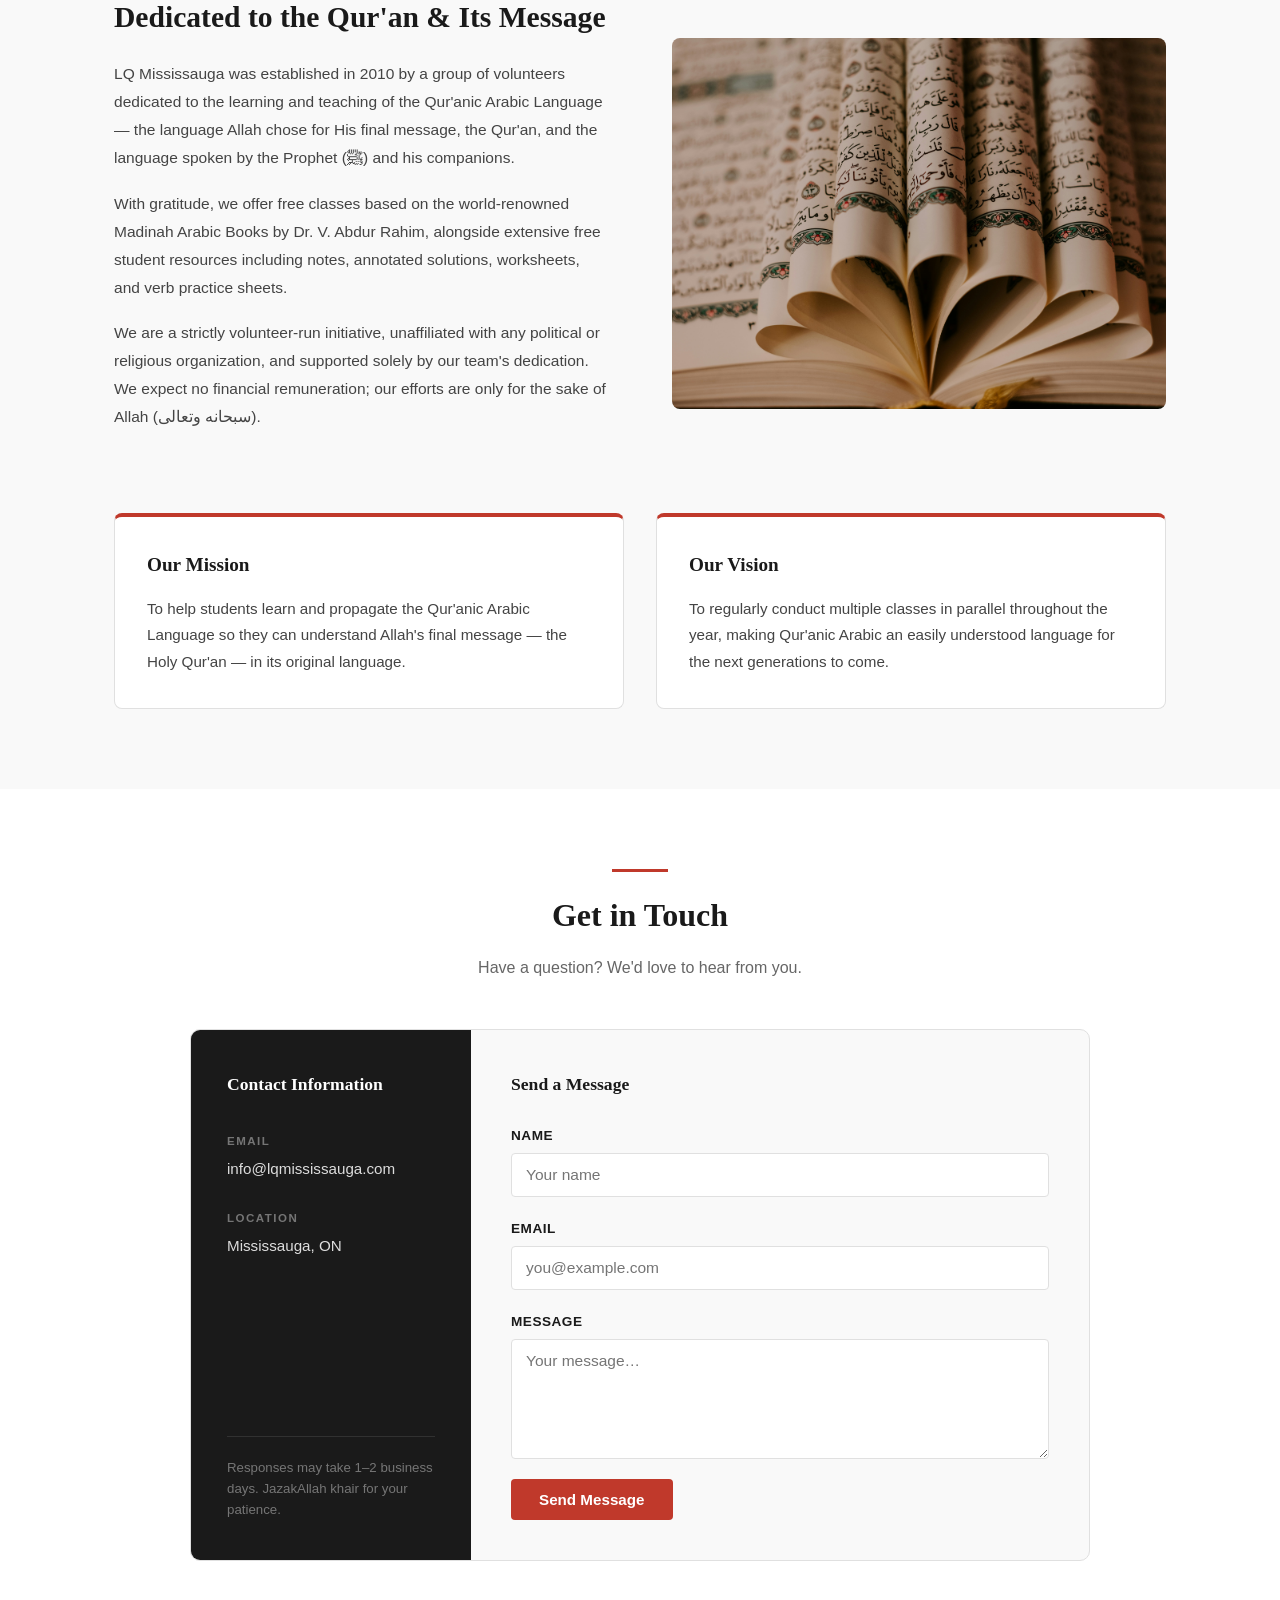
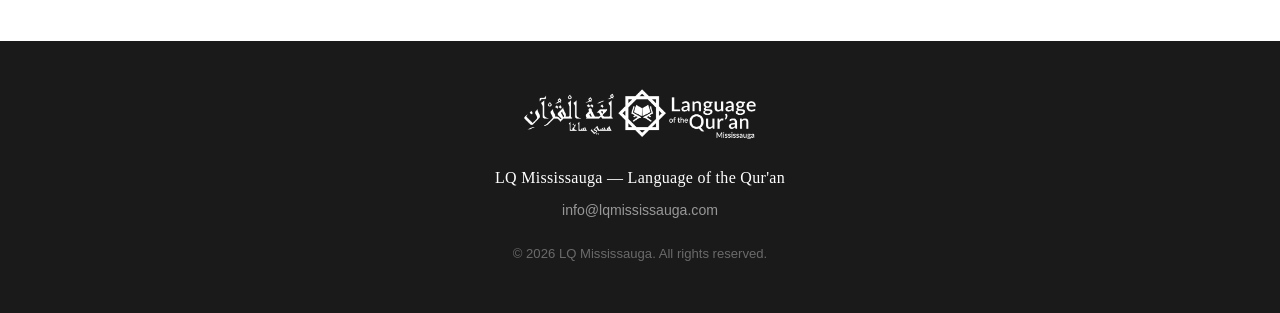
==== commit be62381a: "Added about image" ====
--- a/index.html
+++ b/index.html
@@ -508,9 +508,8 @@
           </p>
         </div>
 
-        <div class="about-image-placeholder" aria-hidden="true">
-          <!-- TODO: replace with real image -->
-          Image coming soon
+        <div class="about-image-wrap">
+          <img src="assets/images/about.jpg" alt="LQ Mississauga students in class" class="about-image" />
         </div>
       </div>
 
--- a/css/styles.css
+++ b/css/styles.css
@@ -872,16 +872,17 @@
   line-height: 1.8;
 }
 
-.about-image-placeholder {
-  background: #e0e0e0;
+.about-image-wrap {
   border-radius: 8px;
+  overflow: hidden;
   aspect-ratio: 4/3;
-  display: flex;
-  align-items: center;
-  justify-content: center;
-  color: #aaa;
-  font-size: 0.85rem;
-  /* TODO: replace with real image */
+}
+
+.about-image {
+  width: 100%;
+  height: 100%;
+  object-fit: cover;
+  display: block;
 }
 
 .mission-vision-grid {
@@ -917,7 +918,7 @@
     gap: 32px;
   }
 
-  .about-image-placeholder {
+  .about-image-wrap {
     aspect-ratio: 16/9;
   }
 }
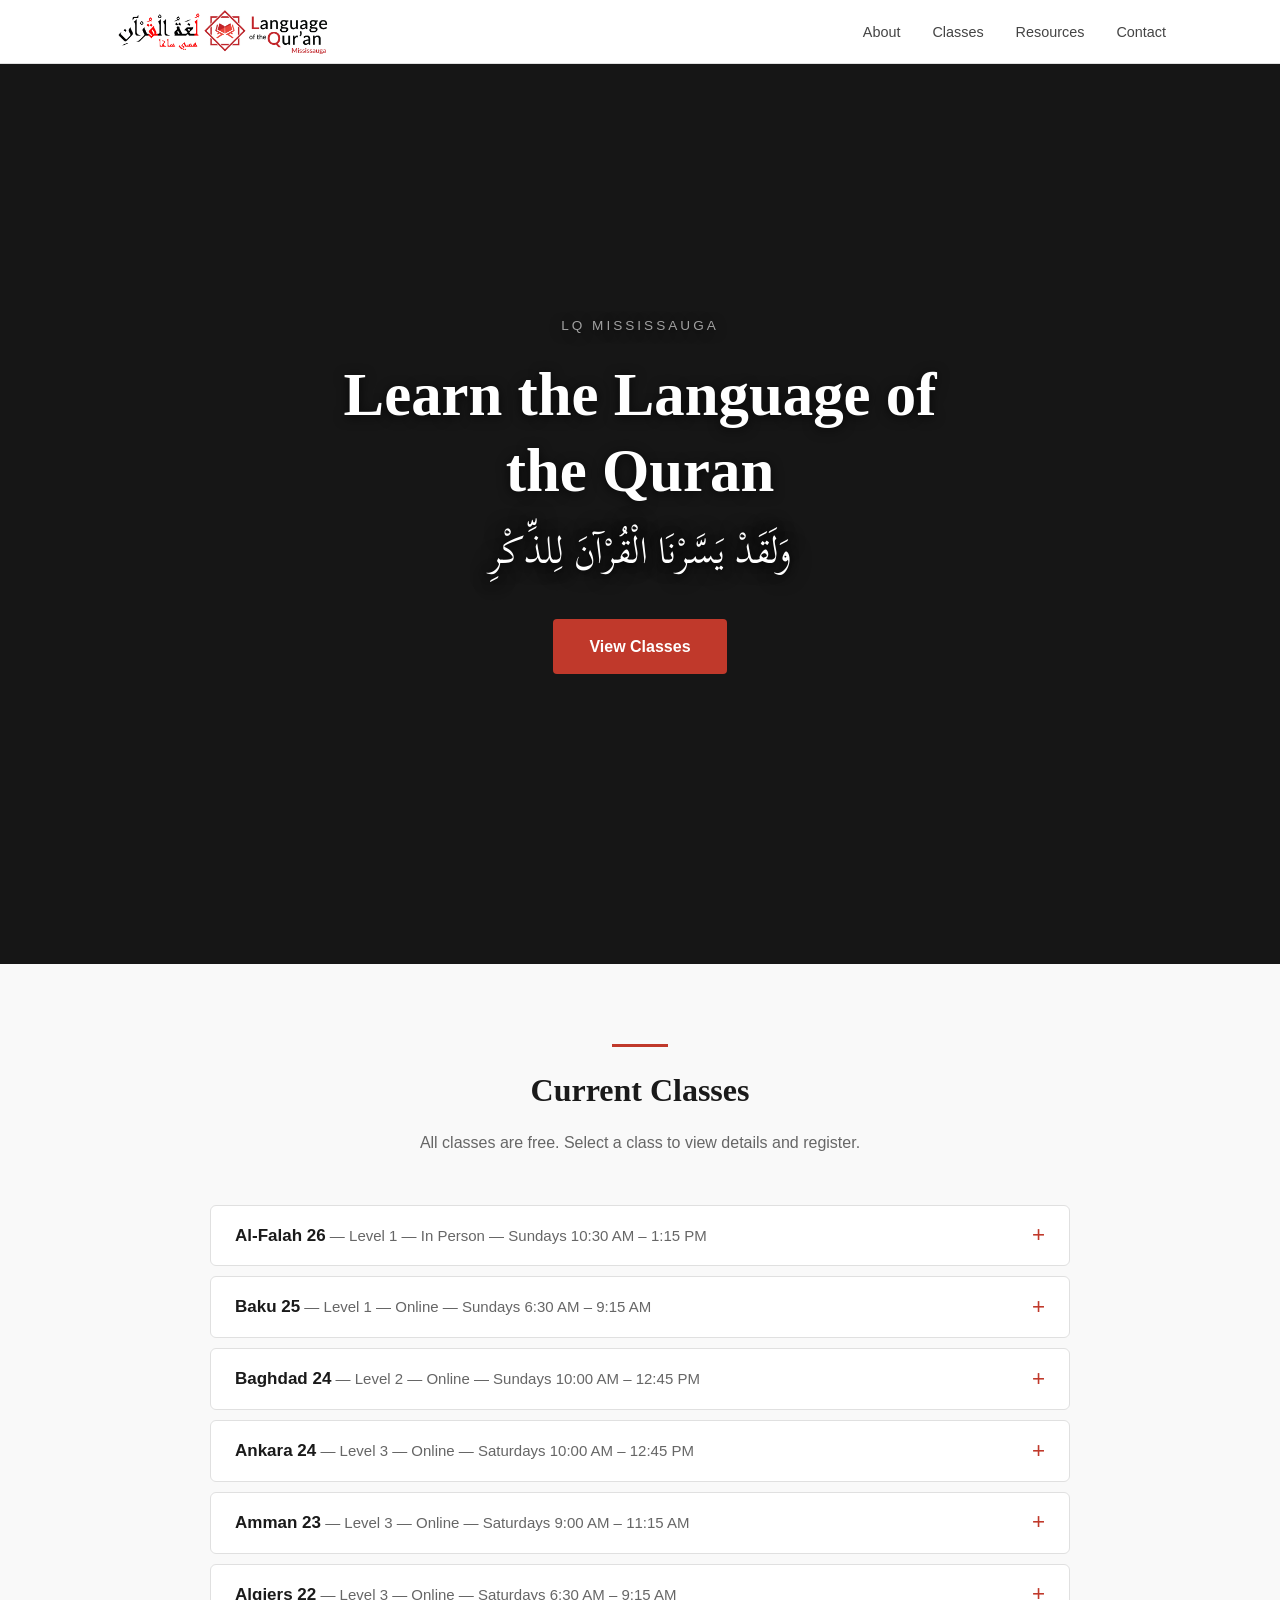
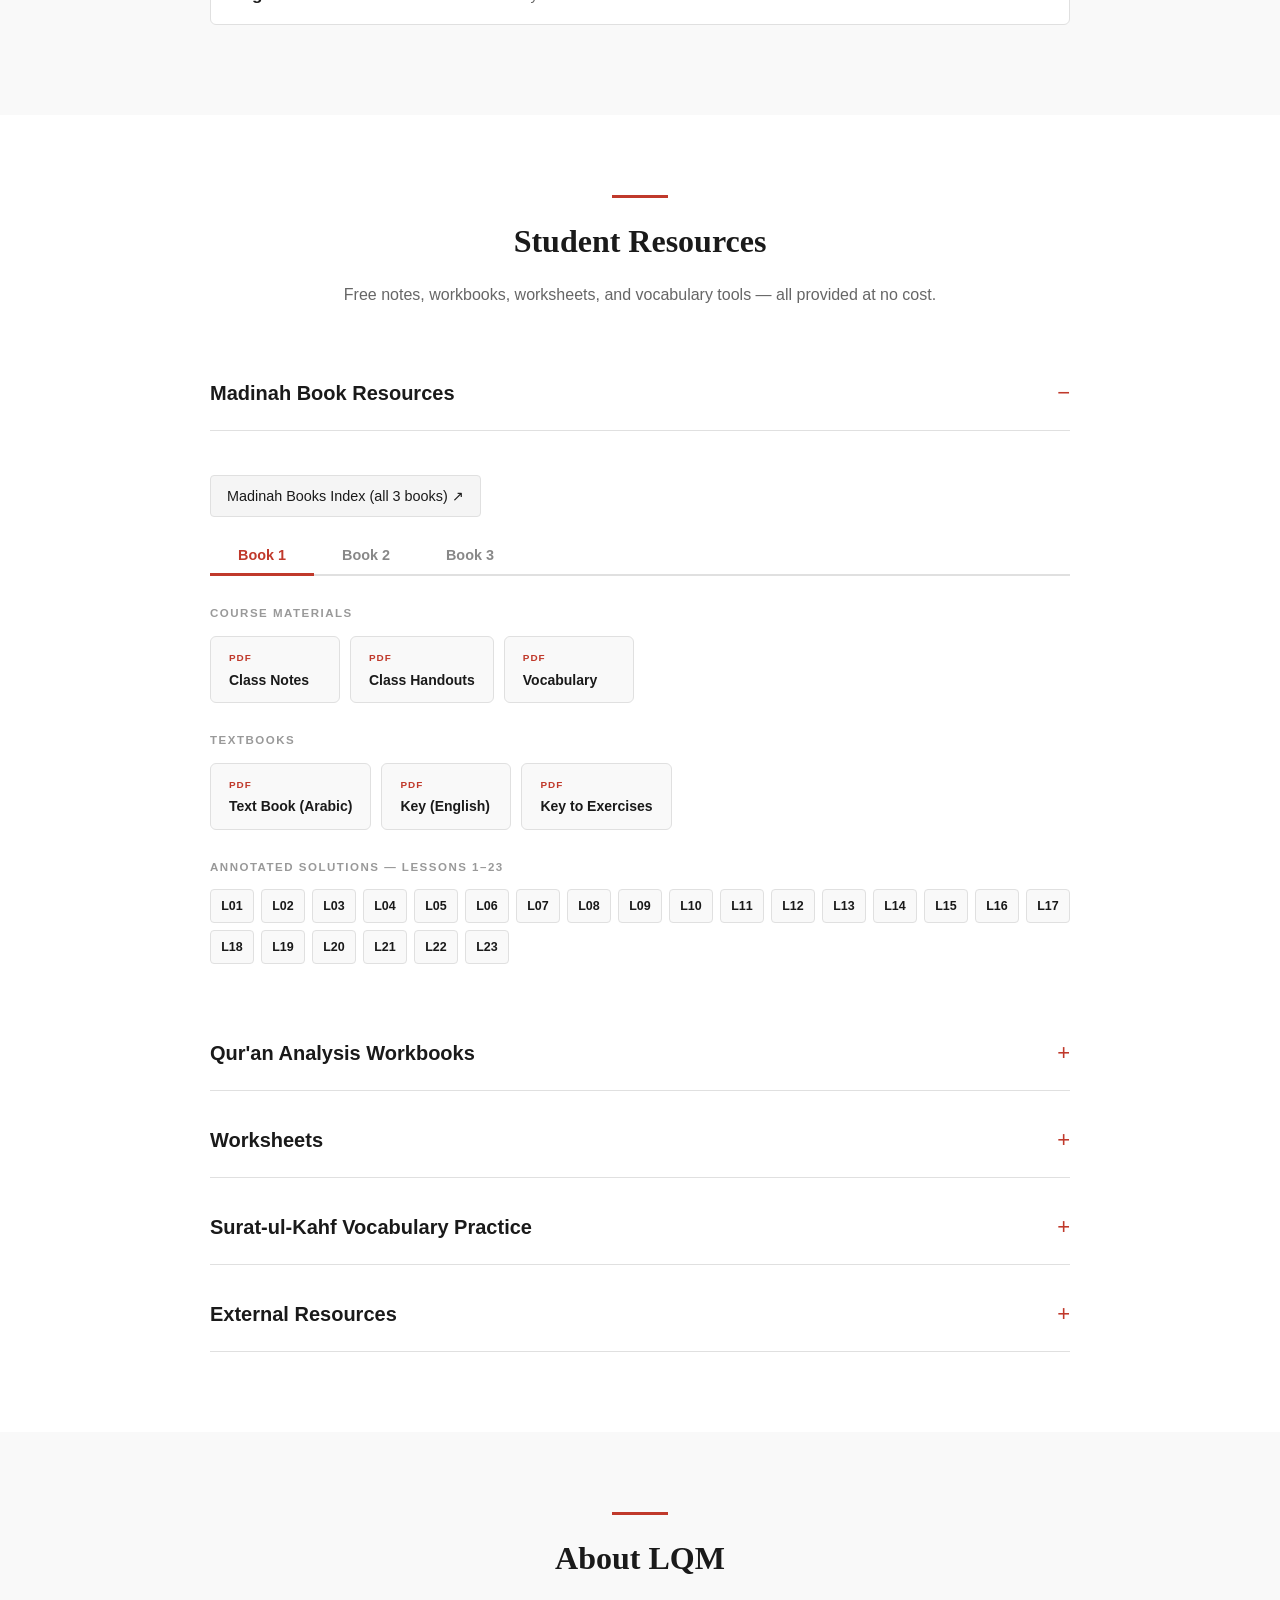
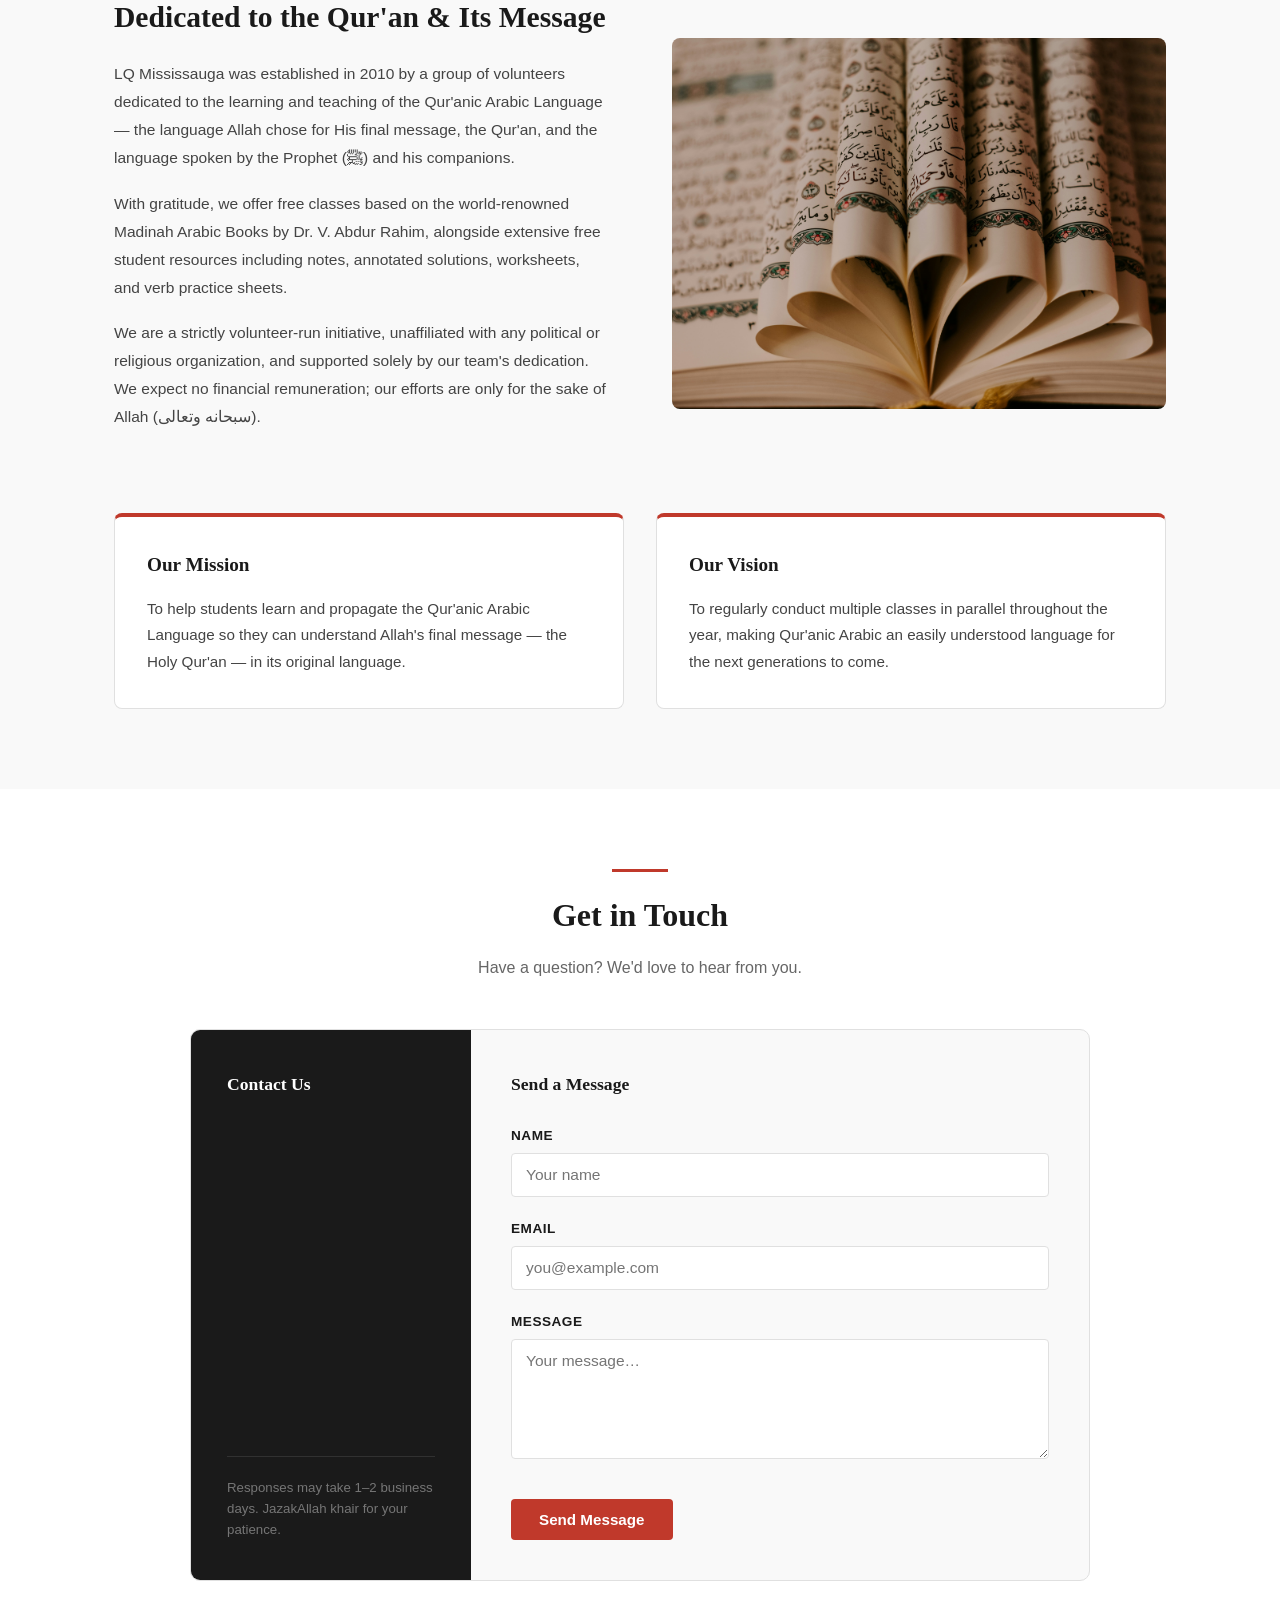
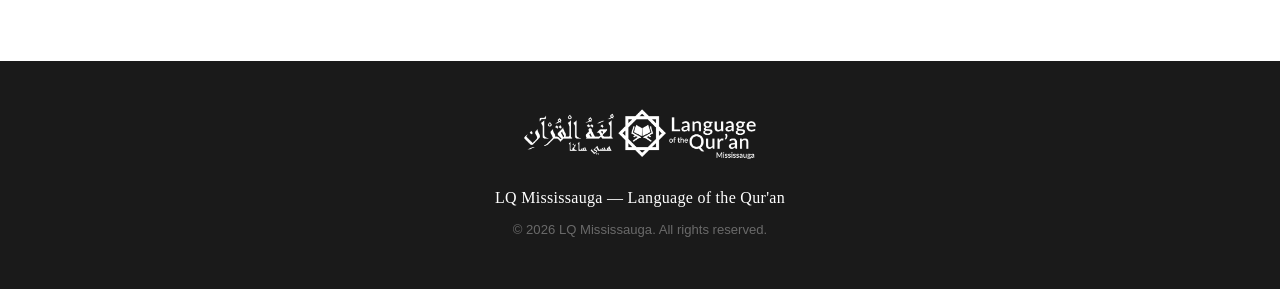
==== commit 0622362f: "Fixed github issues 3,4,5" ====
--- a/index.html
+++ b/index.html
@@ -6,6 +6,9 @@
   <title>LQ Mississauga — Learn the Language of the Quran</title>
   <meta name="description" content="LQ Mississauga offers free Qur'anic Arabic classes based on the Madinah Arabic Books. Volunteer-run, open to all." />
   <link rel="stylesheet" href="css/styles.css" />
+  <!-- Google reCAPTCHA v2 -->
+  <script src="https://www.google.com/recaptcha/api.js" async defer></script>
+  <link rel="icon" href="assets/images/icon.jpg" type="image/jpeg" />
 </head>
 <body>
 
@@ -547,19 +550,7 @@
 
           <!-- Left: contact info -->
           <div class="contact-info">
-            <h3>Contact Information</h3>
-
-            <div class="contact-info-item">
-              <span class="contact-info-label">Email</span>
-              <span class="contact-info-value">
-                <a href="mailto:info@lqmississauga.com">info@lqmississauga.com</a>
-              </span>
-            </div>
-
-            <div class="contact-info-item">
-              <span class="contact-info-label">Location</span>
-              <span class="contact-info-value">Mississauga, ON</span>
-            </div>
+            <h3>Contact Us</h3>
 
             <p class="contact-response-note">
               Responses may take 1–2 business days. JazakAllah khair for your patience.
@@ -570,7 +561,12 @@
           <div class="contact-form-col">
             <h3>Send a Message</h3>
             <!-- TODO: wire up to backend / email service -->
-            <form class="contact-form" action="#" method="POST" aria-label="Contact form">
+            <form class="contact-form" id="contact-form" action="#" method="POST" aria-label="Contact form">
+              <!-- Honeypot: invisible to humans, bots fill it in — submission rejected if populated -->
+              <div class="form-honeypot" aria-hidden="true">
+                <label for="hp-website">Website</label>
+                <input type="text" id="hp-website" name="website" tabindex="-1" autocomplete="off" />
+              </div>
               <div class="form-group">
                 <label for="contact-name">Name</label>
                 <input
@@ -602,8 +598,10 @@
                   required
                 ></textarea>
               </div>
+              <!-- TODO: replace YOUR_SITE_KEY with the key from https://www.google.com/recaptcha/ -->
+              <div class="g-recaptcha" data-sitekey="YOUR_SITE_KEY" data-callback="onRecaptchaSuccess" data-expired-callback="onRecaptchaExpired"></div>
               <div class="form-submit">
-                <button type="submit" class="btn btn-primary">Send Message</button>
+                <button type="submit" id="contact-submit" class="btn btn-primary" disabled>Send Message</button>
               </div>
             </form>
           </div>
@@ -622,9 +620,6 @@
         <img src="assets/images/logo.jpg" alt="LQ Mississauga" />
       </div>
       <p class="footer-name">LQ Mississauga — Language of the Qur'an</p>
-      <p class="footer-email">
-        <a href="mailto:info@lqmississauga.com">info@lqmississauga.com</a>
-      </p>
       <p class="footer-copy">&copy; <span id="footer-year"></span> LQ Mississauga. All rights reserved.</p>
     </div>
   </footer>
--- a/css/styles.css
+++ b/css/styles.css
@@ -421,6 +421,127 @@
   display: inline-block;
 }
 
+/* Waitlist variant — same grey style but clickable (links to contact form) */
+a.btn-status-closed {
+  pointer-events: auto;
+  cursor: pointer;
+  text-decoration: none;
+}
+
+a.btn-status-closed:hover {
+  background: #444444;
+  color: #ffffff;
+}
+
+/* Prerequisites bullet list */
+.class-prereq-list {
+  margin: 6px 0 0 0;
+  padding-left: 18px;
+  font-size: 0.88rem;
+  color: #555;
+  line-height: 1.7;
+}
+
+.class-prereq-list li {
+  margin-bottom: 1px;
+}
+
+/* Zoom required notice — online classes only */
+.class-zoom-notice {
+  margin-top: 16px;
+  padding: 10px 14px;
+  background: #f0f6ff;
+  border-left: 3px solid #2d7dd2;
+  border-radius: 0 4px 4px 0;
+  font-size: 0.85rem;
+  color: #444;
+  line-height: 1.5;
+}
+
+.class-zoom-notice a {
+  color: #2d7dd2;
+  font-weight: 500;
+  text-decoration: underline;
+}
+
+/* Regulations link */
+.class-regulations-link {
+  display: inline-block;
+  margin-top: 10px;
+  font-size: 0.82rem;
+  font-weight: 600;
+  color: #C0392B;
+  text-decoration: none;
+  border-bottom: 1px solid rgba(192, 57, 43, 0.3);
+  transition: border-color 0.2s;
+}
+
+.class-regulations-link:hover {
+  border-bottom-color: #C0392B;
+}
+
+/* Info row: video (left) + prerequisites (right) */
+.class-info-row {
+  display: flex;
+  gap: 24px;
+  align-items: flex-start;
+  margin: 12px 0 0;
+}
+
+.class-video-wrap {
+  flex-shrink: 0;
+  width: 260px;
+}
+
+/* YouTube facade — aspect-ratio keeps height correct at any width */
+.class-video {
+  position: relative;
+  width: 100%;
+  aspect-ratio: 16 / 9;
+  overflow: hidden;
+  border-radius: 6px;
+  background: #000;
+  cursor: pointer;
+}
+
+.class-video iframe,
+.class-video-thumb {
+  position: absolute;
+  top: 0;
+  left: 0;
+  width: 100%;
+  height: 100%;
+  border: 0;
+}
+
+.class-video-thumb {
+  object-fit: cover;
+}
+
+.class-video-play {
+  position: absolute;
+  top: 50%;
+  left: 50%;
+  transform: translate(-50%, -50%);
+  background: none;
+  border: none;
+  padding: 0;
+  cursor: pointer;
+  transition: transform 0.15s ease;
+  filter: drop-shadow(0 2px 8px rgba(0,0,0,0.5));
+}
+
+.class-video:hover .class-video-play {
+  transform: translate(-50%, -50%) scale(1.1);
+}
+
+/* Prerequisites block */
+.class-prereqs {
+  flex: 1;
+  min-width: 0;
+  margin-top: 12px;
+}
+
 /* Responsive: collapse to 1 column on mobile */
 @media (max-width: 600px) {
   .class-detail-grid {
@@ -434,6 +555,15 @@
   }
   .accordion-body {
     padding: 16px 18px 20px;
+  }
+  .class-info-row {
+    flex-direction: column;
+  }
+  .class-video-wrap {
+    width: 100%;
+  }
+  .class-prereqs {
+    margin-top: 0;
   }
 }
 
@@ -631,7 +761,8 @@
   border-radius: 4px;
   font-size: 0.78rem;
   font-weight: 600;
-  color: #555;
+  font-family: -apple-system, BlinkMacSystemFont, 'Segoe UI', sans-serif;
+  color: #1a1a1a;
   text-decoration: none;
   transition: all 0.15s;
 }
@@ -1017,6 +1148,17 @@
   gap: 20px;
 }
 
+/* Honeypot — visually hidden, never shown to real users */
+.form-honeypot {
+  position: absolute;
+  width: 1px;
+  height: 1px;
+  overflow: hidden;
+  opacity: 0;
+  pointer-events: none;
+  tabindex: -1;
+}
+
 @media (max-width: 700px) {
   .contact-cols {
     grid-template-columns: 1fr;
@@ -1086,6 +1228,67 @@
   }
 }
 
+/* --- Class Regulations Page --------------------------------------------- */
+.regulations-card {
+  max-width: 720px;
+}
+
+.regs-section {
+  padding-bottom: 20px;
+  margin-bottom: 20px;
+  border-bottom: 1px solid #e0e0e0;
+}
+
+.regs-section:last-of-type {
+  border-bottom: none;
+  margin-bottom: 0;
+}
+
+.regs-section h2 {
+  font-size: 1.1rem;
+  font-family: Georgia, serif;
+  color: #1a1a1a;
+  margin-bottom: 8px;
+}
+
+.regs-section p {
+  font-size: 0.9rem;
+  color: #555;
+  margin-bottom: 8px;
+  line-height: 1.6;
+}
+
+.regs-list {
+  padding-left: 20px;
+  font-size: 0.9rem;
+  color: #444;
+  line-height: 1.6;
+  margin: 0;
+}
+
+.regs-list li {
+  margin-bottom: 5px;
+}
+
+.regs-list a {
+  color: #C0392B;
+  font-weight: 500;
+}
+
+.regs-sublist {
+  list-style: disc;
+  padding-left: 20px;
+  margin: 5px 0 2px;
+}
+
+.regs-sublist li {
+  margin-bottom: 3px;
+}
+
+.regs-footer {
+  margin-top: 28px;
+}
+
 /* --- Footer ------------------------------------------------------------- */
 #site-footer {
   background: #1a1a1a;
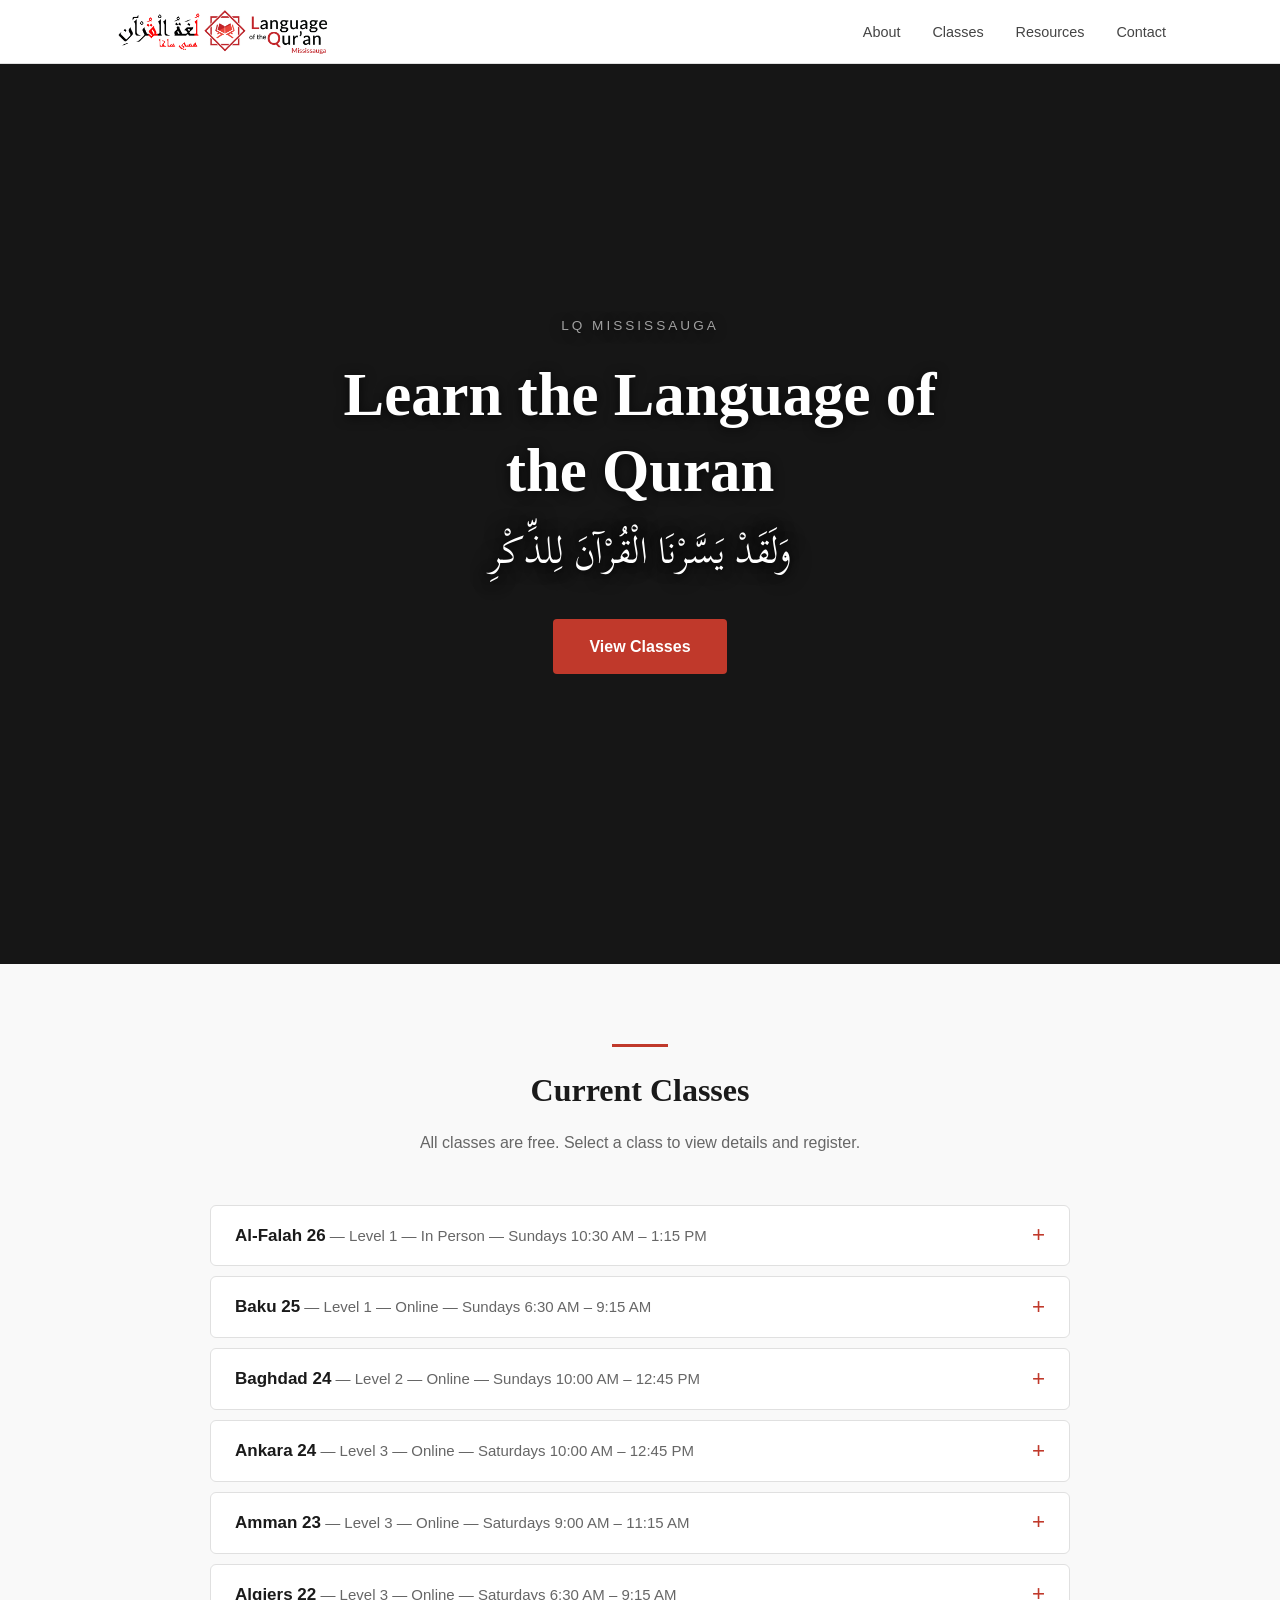
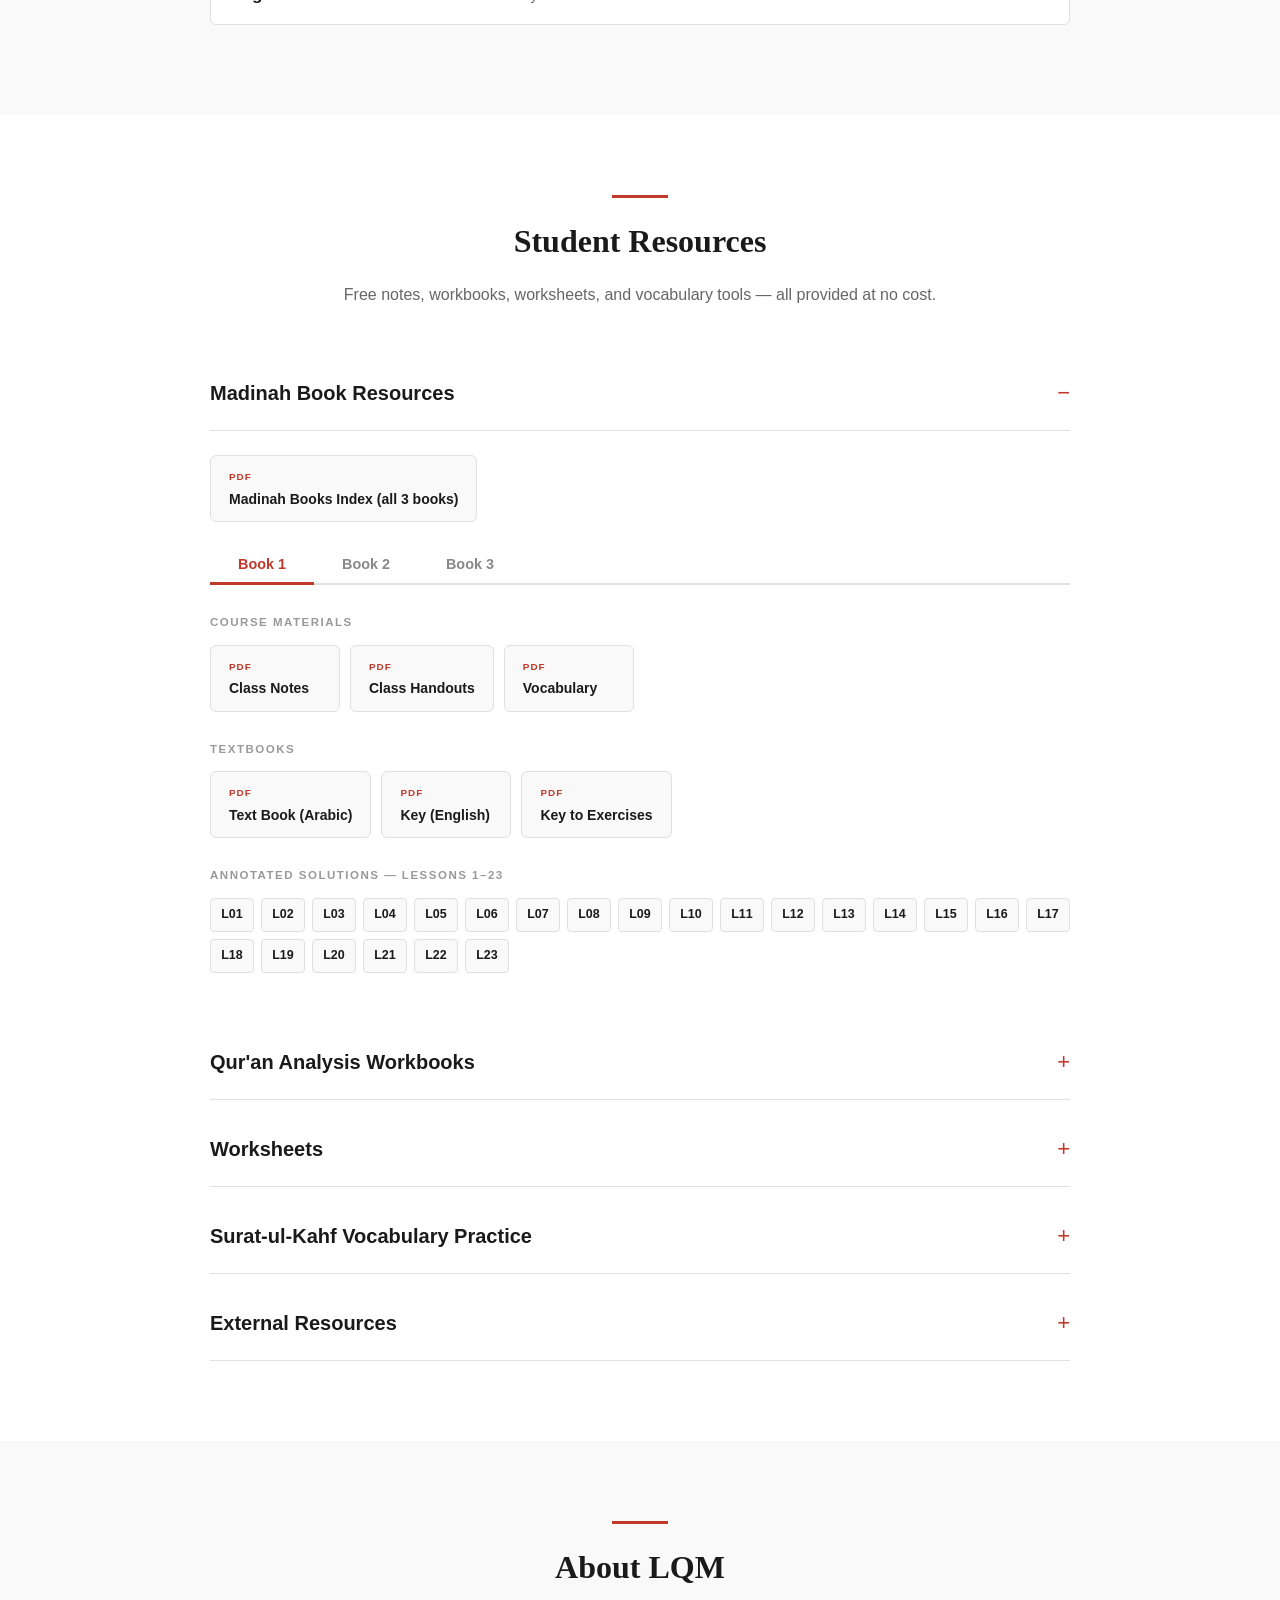
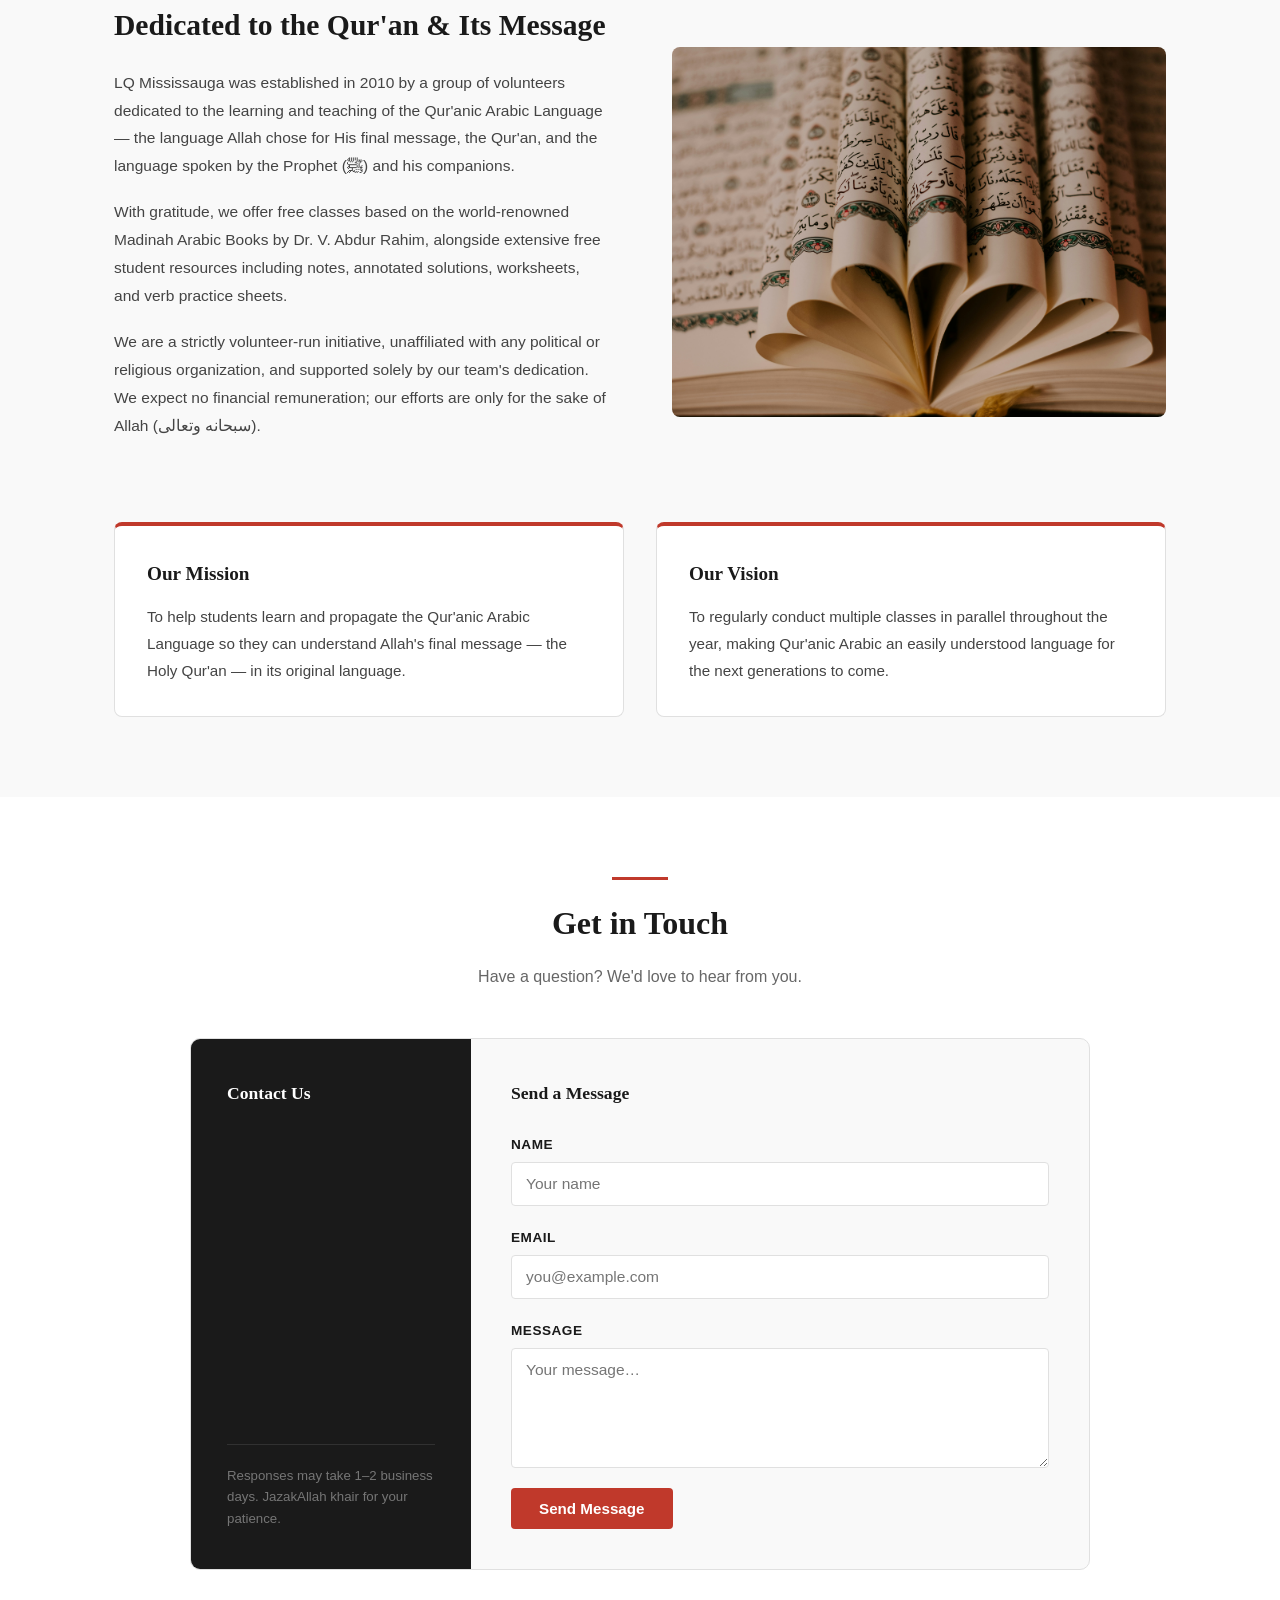
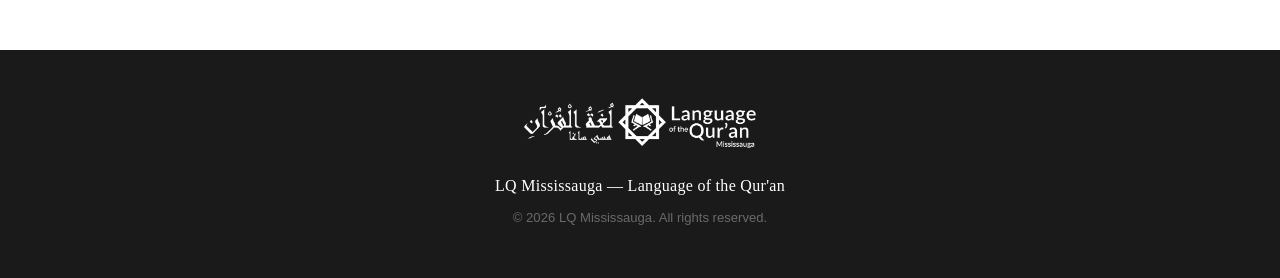
==== commit edde6bc3: "Changed Madinah Books Index Button style" ====
--- a/index.html
+++ b/index.html
@@ -6,8 +6,6 @@
   <title>LQ Mississauga — Learn the Language of the Quran</title>
   <meta name="description" content="LQ Mississauga offers free Qur'anic Arabic classes based on the Madinah Arabic Books. Volunteer-run, open to all." />
   <link rel="stylesheet" href="css/styles.css" />
-  <!-- Google reCAPTCHA v2 -->
-  <script src="https://www.google.com/recaptcha/api.js" async defer></script>
   <link rel="icon" href="assets/images/icon.jpg" type="image/jpeg" />
 </head>
 <body>
@@ -89,10 +87,13 @@
         <div class="accordion-content" id="madinah-content" style="transition: max-height 0.3s ease;">
         <div class="accordion-inner">
 
-        <a href="https://ia801300.us.archive.org/30/items/madinah-books-index/Madinah%20Books%27%20Index.pdf"
-           class="madinah-index-link" target="_blank" rel="noopener noreferrer">
-          Madinah Books Index (all 3 books) ↗
-        </a>
+        <div class="dl-cards" style="margin-bottom: 24px;">
+          <a href="https://ia801300.us.archive.org/30/items/madinah-books-index/Madinah%20Books%27%20Index.pdf"
+             class="dl-card" target="_blank" rel="noopener noreferrer">
+            <span class="dl-card-type">PDF</span>
+            <span class="dl-card-label">Madinah Books Index (all 3 books)</span>
+          </a>
+        </div>
 
         <div class="madinah-tabs">
           <div class="tab-nav" role="tablist" aria-label="Madinah Book resources">
@@ -560,8 +561,13 @@
           <!-- Right: form -->
           <div class="contact-form-col">
             <h3>Send a Message</h3>
-            <!-- TODO: wire up to backend / email service -->
-            <form class="contact-form" id="contact-form" action="#" method="POST" aria-label="Contact form">
+            <form
+              class="contact-form"
+              id="contact-form"
+              aria-label="Contact form"
+            >
+              <!-- Web3Forms access key -->
+              <input type="hidden" name="access_key" value="3f58b5e5-70ed-4f68-b4ce-a244ef218e67" />
               <!-- Honeypot: invisible to humans, bots fill it in — submission rejected if populated -->
               <div class="form-honeypot" aria-hidden="true">
                 <label for="hp-website">Website</label>
@@ -598,10 +604,8 @@
                   required
                 ></textarea>
               </div>
-              <!-- TODO: replace YOUR_SITE_KEY with the key from https://www.google.com/recaptcha/ -->
-              <div class="g-recaptcha" data-sitekey="YOUR_SITE_KEY" data-callback="onRecaptchaSuccess" data-expired-callback="onRecaptchaExpired"></div>
               <div class="form-submit">
-                <button type="submit" id="contact-submit" class="btn btn-primary" disabled>Send Message</button>
+                <button type="submit" id="contact-submit" class="btn btn-primary">Send Message</button>
               </div>
             </form>
           </div>
@@ -624,6 +628,7 @@
     </div>
   </footer>
 
+  <script src="js/config.js"></script>
   <script src="js/classes.js"></script>
   <script src="js/main.js"></script>
   <script>
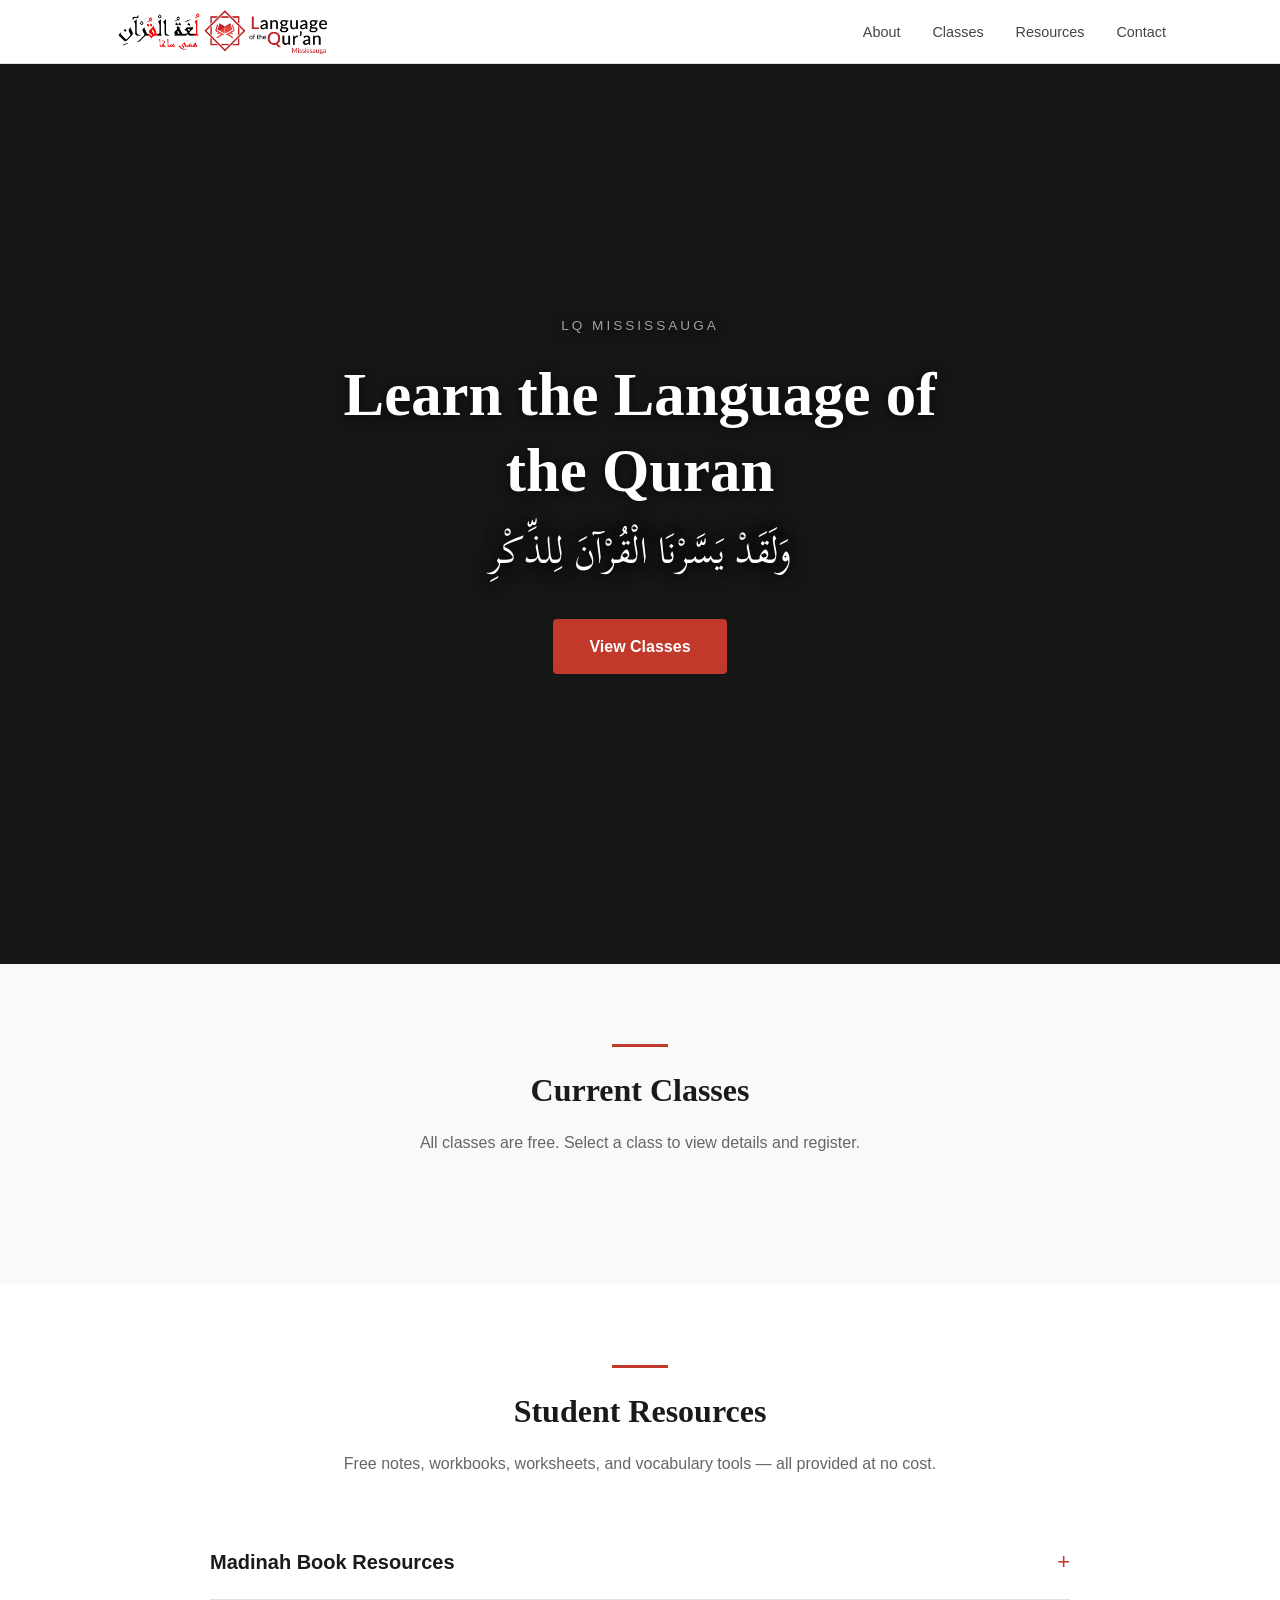
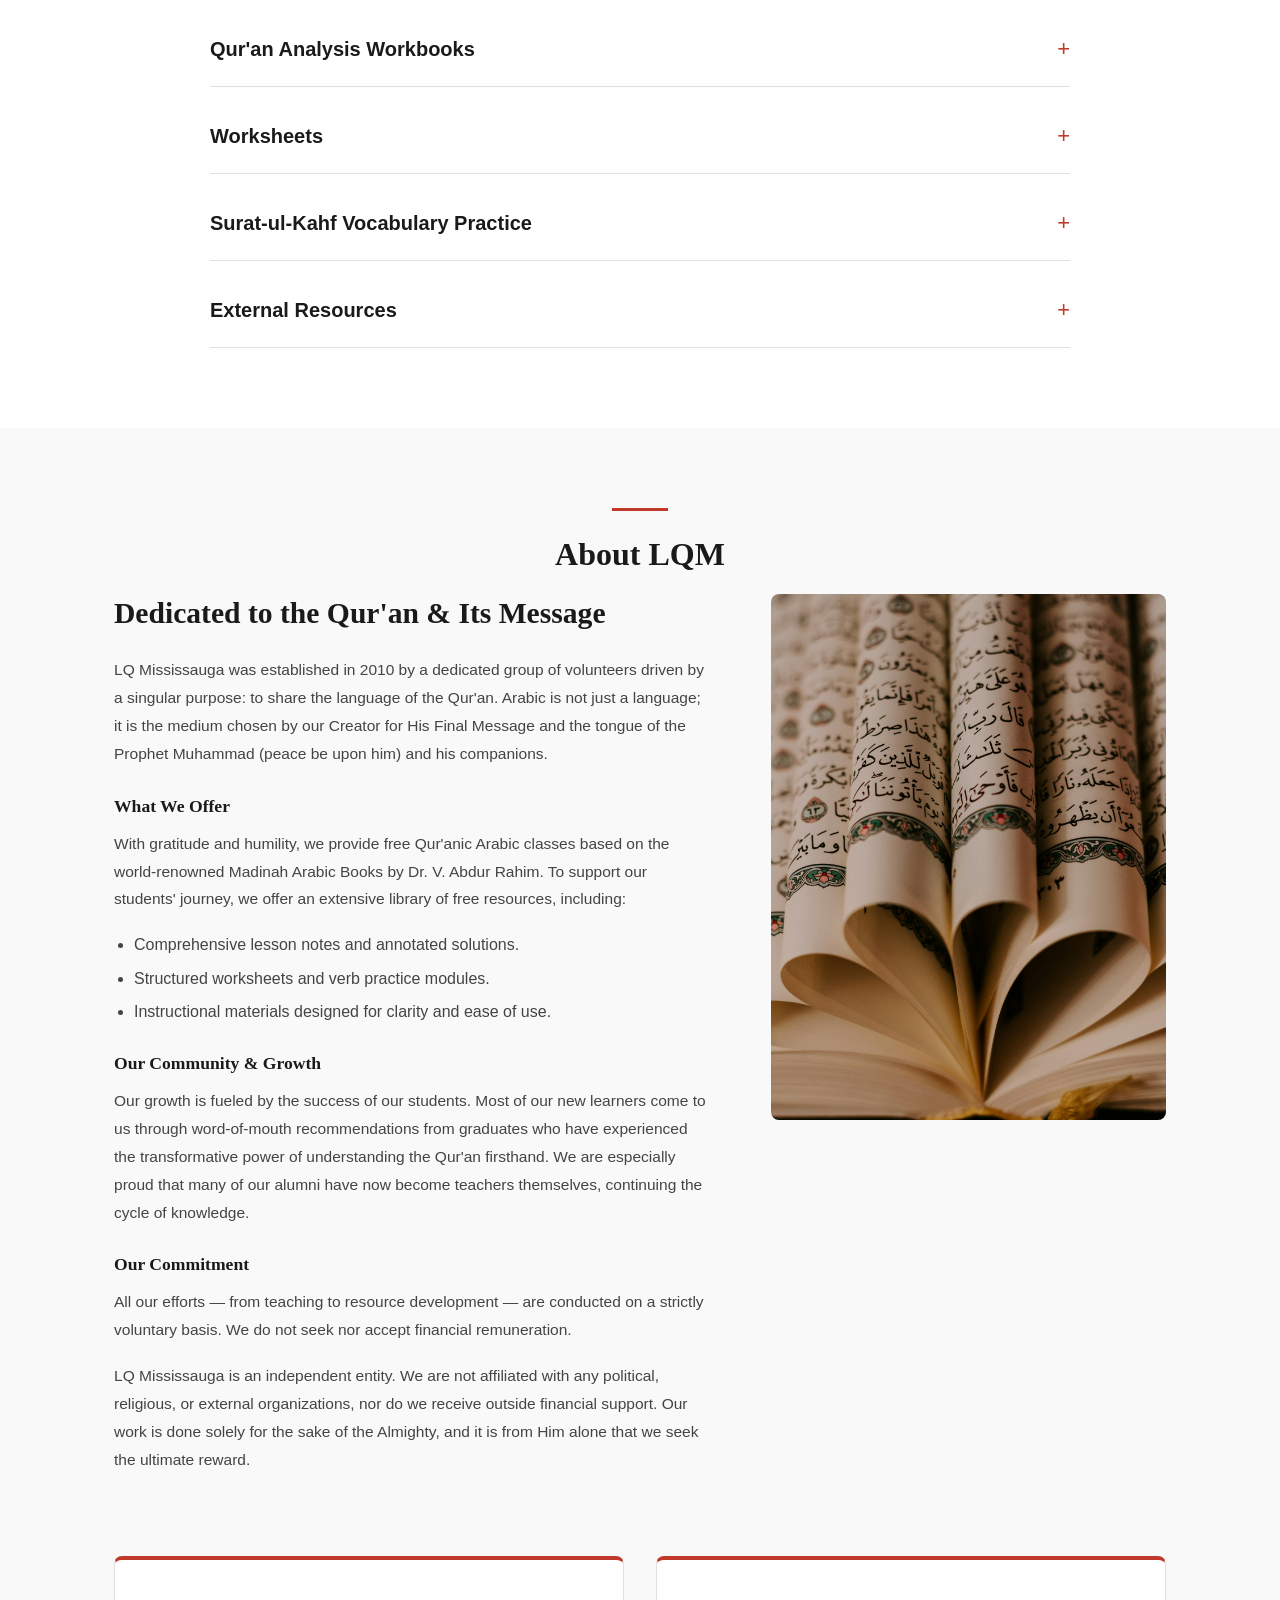
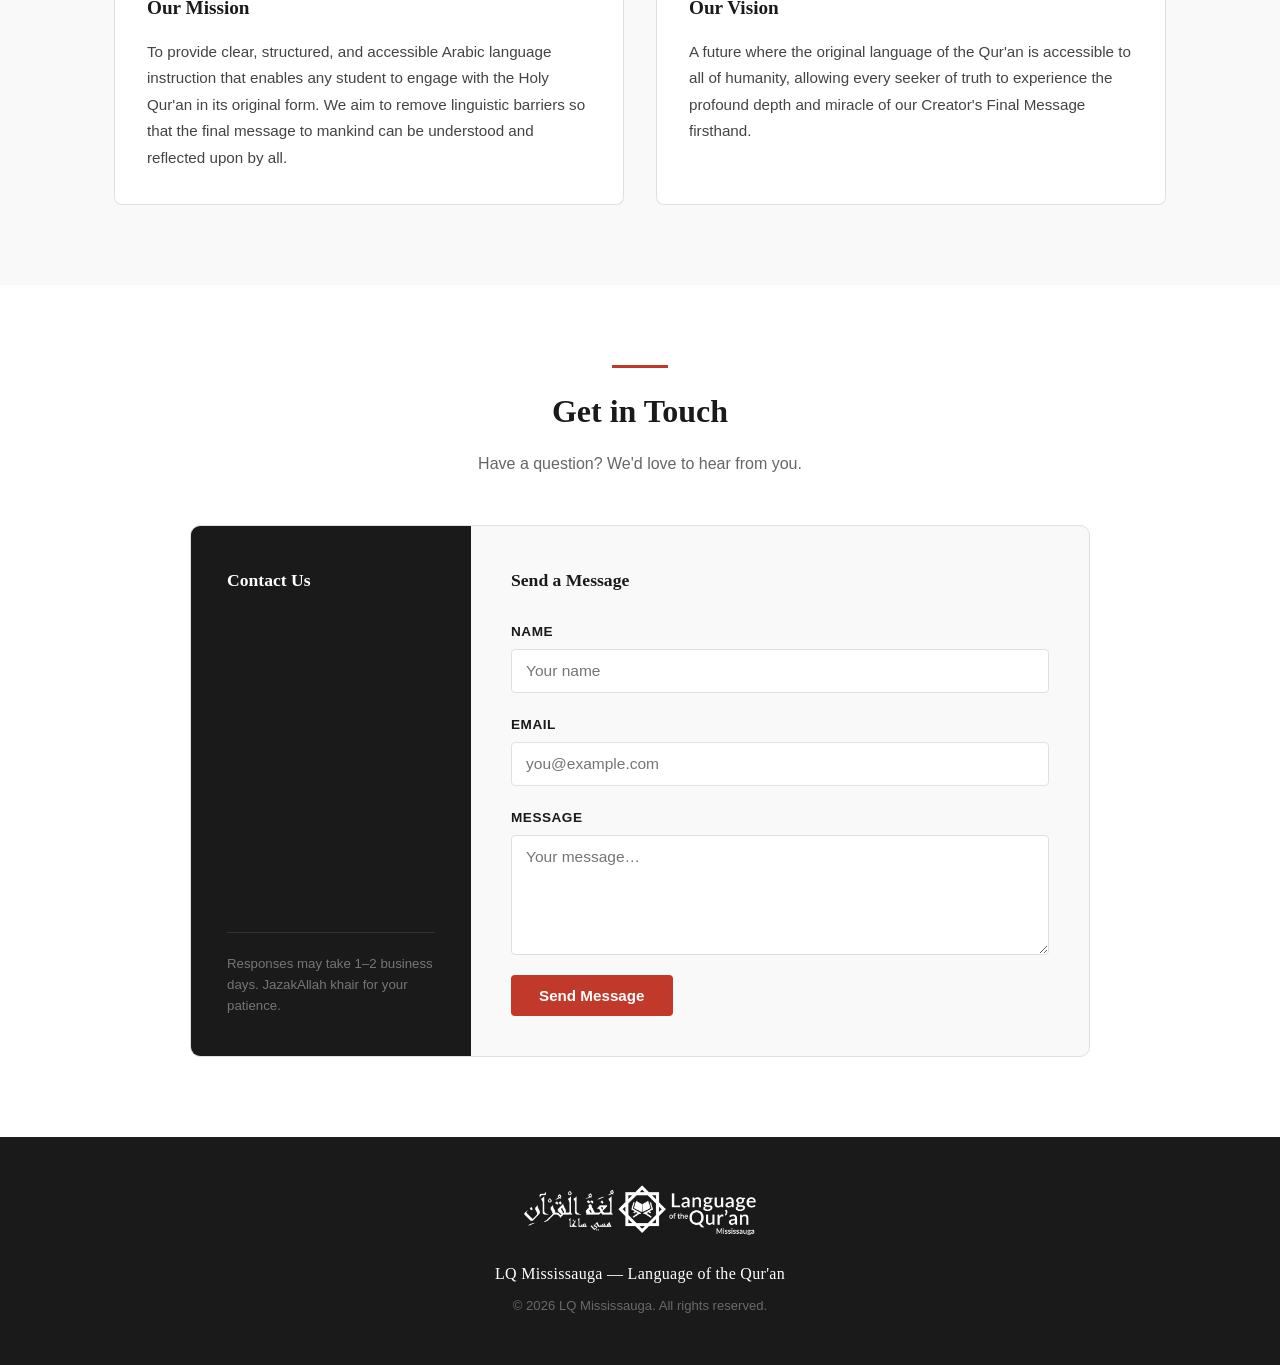
==== commit c10d5aa2: "Multiple updates: about section, resources, redirects, and UI fixes - Rewrite About section with new" ====
--- a/index.html
+++ b/index.html
@@ -386,11 +386,6 @@
             <span class="workbook-name">30th Juzz Part 2 &mdash; Surat-ul-Fajr to Surat-un-Nas</span>
             <span class="workbook-dl">↓ PDF</span>
           </a>
-          <a href="https://lqmississauga.com/resources-indexed-iraab-books"
-             class="workbook-item" target="_blank" rel="noopener noreferrer">
-            <span class="workbook-name">Indexed I&lsquo;raab Books</span>
-            <span class="workbook-dl">↗ View</span>
-          </a>
         </div>
         </div><!-- /accordion-inner -->
         </div><!-- /.resource-group-body: Workbooks -->
@@ -407,7 +402,7 @@
         <div class="accordion-content" id="worksheets-content" style="transition: max-height 0.3s ease;">
         <div class="accordion-inner">
         <div class="worksheet-list">
-          <a href="https://lqmississauga.com/wp-content/uploads/2023/10/Arabic-Writing-Worksheet-v1.2.pdf"
+          <a href="https://archive.org/download/LQMWorksheets/Arabic-Writing-Worksheet-v1.2.pdf"
              class="worksheet-item" target="_blank" rel="noopener noreferrer">
             <span class="worksheet-name">Arabic Writing Worksheet</span>
             <span class="worksheet-dl">↓ PDF</span>
@@ -444,12 +439,12 @@
         <div class="accordion-content" id="suk-content" style="transition: max-height 0.3s ease;">
         <div class="accordion-inner">
         <div class="suk-downloads">
-          <a href="https://lqmississauga.com/wp-content/uploads/2023/10/LQ-Mississauga-Surat-ul-Kahf-Vocabulary-v3.pdf"
+          <a href="https://archive.org/download/lqmississauga-quran-analysis-workbook-v-1.1/LQ-Mississauga-Surat-ul-Kahf-Vocabulary-v3.pdf"
              class="dl-card" target="_blank" rel="noopener noreferrer">
             <span class="dl-card-type">PDF</span>
             <span class="dl-card-label">PDF Version</span>
           </a>
-          <a href="https://test.lacolombinaburger.com/wp-content/uploads/2018/03/LQ-Mississauga-Surat-ul-Kahf-Vocabulary-v3.ppsx"
+          <a href="https://archive.org/download/lqmississauga-quran-analysis-workbook-v-1.1/LQ-Mississauga-Surat-ul-Kahf-Vocabulary-v3-1.ppsx"
              class="dl-card" target="_blank" rel="noopener noreferrer">
             <span class="dl-card-type">PPSX</span>
             <span class="dl-card-label">Slideshow Version</span>
@@ -496,19 +491,43 @@
         <div class="about-body">
           <h3 class="about-headline">Dedicated to the Qur'an &amp; Its Message</h3>
           <p>
-            LQ Mississauga was established in 2010 by a group of volunteers dedicated to the learning
-            and teaching of the Qur'anic Arabic Language — the language Allah chose for His final
-            message, the Qur'an, and the language spoken by the Prophet (ﷺ) and his companions.
+            LQ Mississauga was established in 2010 by a dedicated group of volunteers driven by a
+            singular purpose: to share the language of the Qur'an. Arabic is not just a language;
+            it is the medium chosen by our Creator for His Final Message and the tongue of the
+            Prophet Muhammad (peace be upon him) and his companions.
+          </p>
+
+          <h4 class="about-subheading">What We Offer</h4>
+          <p>
+            With gratitude and humility, we provide free Qur'anic Arabic classes based on the
+            world-renowned Madinah Arabic Books by Dr. V. Abdur Rahim. To support our students'
+            journey, we offer an extensive library of free resources, including:
+          </p>
+          <ul class="about-list">
+            <li>Comprehensive lesson notes and annotated solutions.</li>
+            <li>Structured worksheets and verb practice modules.</li>
+            <li>Instructional materials designed for clarity and ease of use.</li>
+          </ul>
+
+          <h4 class="about-subheading">Our Community &amp; Growth</h4>
+          <p>
+            Our growth is fueled by the success of our students. Most of our new learners come to
+            us through word-of-mouth recommendations from graduates who have experienced the
+            transformative power of understanding the Qur'an firsthand. We are especially proud
+            that many of our alumni have now become teachers themselves, continuing the cycle of
+            knowledge.
+          </p>
+
+          <h4 class="about-subheading">Our Commitment</h4>
+          <p>
+            All our efforts — from teaching to resource development — are conducted on a strictly
+            voluntary basis. We do not seek nor accept financial remuneration.
           </p>
           <p>
-            With gratitude, we offer free classes based on the world-renowned Madinah Arabic Books
-            by Dr. V. Abdur Rahim, alongside extensive free student resources including notes,
-            annotated solutions, worksheets, and verb practice sheets.
-          </p>
-          <p>
-            We are a strictly volunteer-run initiative, unaffiliated with any political or religious
-            organization, and supported solely by our team's dedication. We expect no financial
-            remuneration; our efforts are only for the sake of Allah (سبحانه وتعالى).
+            LQ Mississauga is an independent entity. We are not affiliated with any political,
+            religious, or external organizations, nor do we receive outside financial support.
+            Our work is done solely for the sake of the Almighty, and it is from Him alone that
+            we seek the ultimate reward.
           </p>
         </div>
 
@@ -521,15 +540,18 @@
         <div class="mv-card">
           <h3>Our Mission</h3>
           <p>
-            To help students learn and propagate the Qur'anic Arabic Language so they can understand
-            Allah's final message — the Holy Qur'an — in its original language.
+            To provide clear, structured, and accessible Arabic language instruction that enables
+            any student to engage with the Holy Qur'an in its original form. We aim to remove
+            linguistic barriers so that the final message to mankind can be understood and
+            reflected upon by all.
           </p>
         </div>
         <div class="mv-card">
           <h3>Our Vision</h3>
           <p>
-            To regularly conduct multiple classes in parallel throughout the year, making Qur'anic
-            Arabic an easily understood language for the next generations to come.
+            A future where the original language of the Qur'an is accessible to all of humanity,
+            allowing every seeker of truth to experience the profound depth and miracle of our
+            Creator's Final Message firsthand.
           </p>
         </div>
       </div>
--- a/css/styles.css
+++ b/css/styles.css
@@ -621,7 +621,7 @@
 
 /* Inner wrapper carries all padding — keeps it inside the clipped container */
 .accordion-inner {
-  padding: 24px 0 40px;
+  padding: 24px 16px 40px;
 }
 
 /* Index link above Madinah tabs */
@@ -649,14 +649,15 @@
 /* ---- Madinah tabs ---- */
 .tab-nav {
   display: flex;
-  border-bottom: 2px solid #e0e0e0;
-  margin-bottom: 28px;
+  border-bottom: 1px solid #e0e0e0;
+  margin-bottom: 0;
 }
 
 .tab-btn {
   background: none;
-  border: none;
-  border-bottom: 3px solid transparent;
+  border: 1px solid transparent;
+  border-bottom: none;
+  margin-bottom: -1px;
   margin-bottom: -2px;
   padding: 10px 28px;
   font-size: 0.9rem;
@@ -673,7 +674,11 @@
 
 .tab-btn.active {
   color: #C0392B;
-  border-bottom-color: #C0392B;
+  border-color: #e0e0e0;
+  border-bottom-color: #ffffff;
+  background: #ffffff;
+  border-radius: 6px 6px 0 0;
+  box-shadow: 4px -4px 8px rgba(0,0,0,0.1);
 }
 
 .tab-panel {
@@ -682,6 +687,12 @@
 
 .tab-panel.active {
   display: block;
+  border: 1px solid #e0e0e0;
+  border-top: none;
+  padding: 20px;
+  border-radius: 0 0 6px 6px;
+  margin-bottom: 20px;
+  box-shadow: 4px -4px 10px rgba(0,0,0,0.1);
 }
 
 /* Sub-sections within a tab panel */
@@ -964,8 +975,8 @@
   }
 
   .dl-card {
-    flex: 1;
-    min-width: 0;
+    flex: 0 1 auto;
+    min-width: 100px;
   }
 
   .workbook-item,
@@ -983,9 +994,9 @@
 
 .about-grid {
   display: grid;
-  grid-template-columns: 1fr 1fr;
+  grid-template-columns: 3fr 2fr;
   gap: 64px;
-  align-items: center;
+  align-items: start;
   margin-bottom: 64px;
 }
 
@@ -995,6 +1006,24 @@
   color: #1a1a1a;
   line-height: 1.3;
   margin-bottom: 24px;
+}
+
+.about-subheading {
+  font-family: Georgia, 'Times New Roman', serif;
+  font-size: 1.1rem;
+  color: #1a1a1a;
+  margin: 24px 0 8px;
+}
+
+.about-list {
+  margin: 0 0 18px 20px;
+  padding: 0;
+  color: #444;
+  line-height: 1.7;
+}
+
+.about-list li {
+  margin-bottom: 6px;
 }
 
 .about-body p {
@@ -1006,7 +1035,11 @@
 .about-image-wrap {
   border-radius: 8px;
   overflow: hidden;
-  aspect-ratio: 4/3;
+  aspect-ratio: 3/4;
+  position: sticky;
+  top: 70px;
+  margin-top: 0;
+  align-self: start;
 }
 
 .about-image {
@@ -1050,7 +1083,8 @@
   }
 
   .about-image-wrap {
-    aspect-ratio: 16/9;
+    aspect-ratio: 4/3;
+    position: static;
   }
 }
 
@@ -1149,6 +1183,15 @@
 }
 
 /* Honeypot — visually hidden, never shown to real users */
+.form-success {
+  padding: 20px;
+  background: #f0faf4;
+  border-left: 3px solid #27ae60;
+  color: #1a5c35;
+  font-size: 1rem;
+  border-radius: 4px;
+}
+
 .form-honeypot {
   position: absolute;
   width: 1px;
